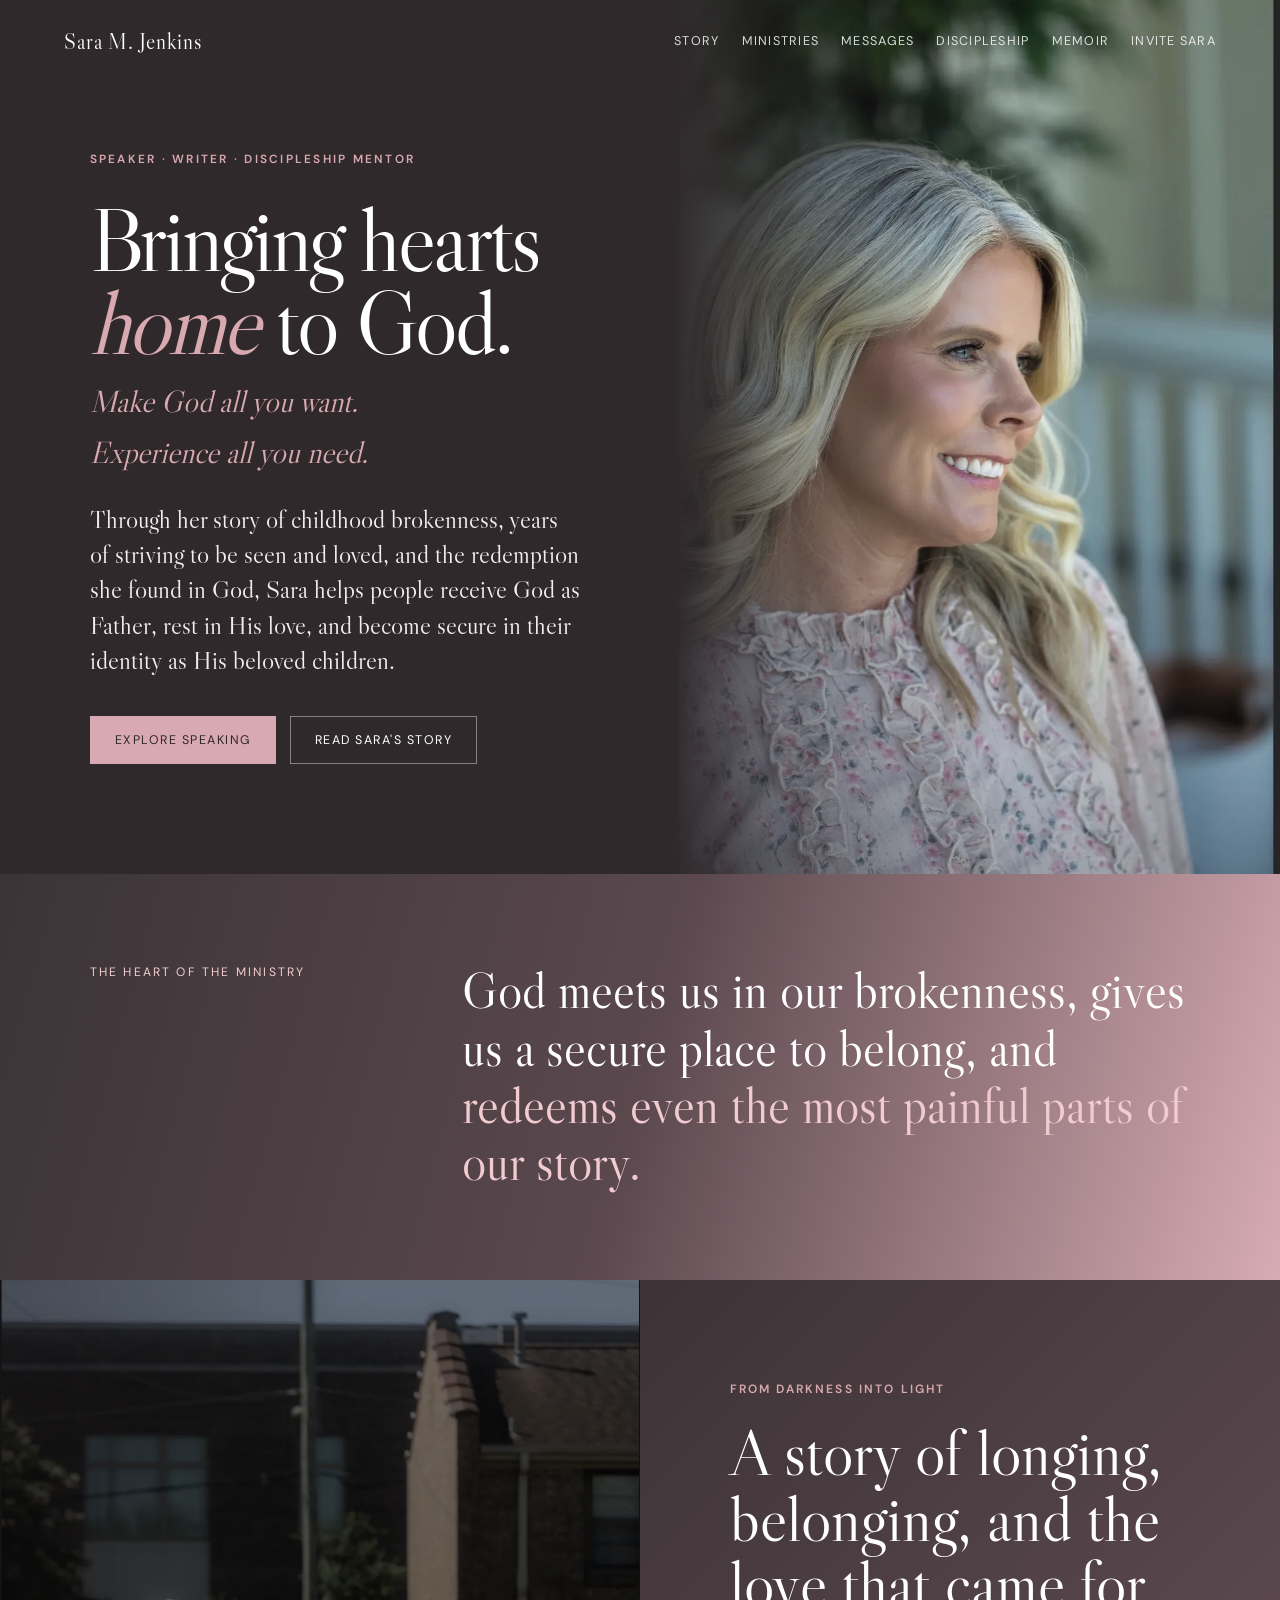
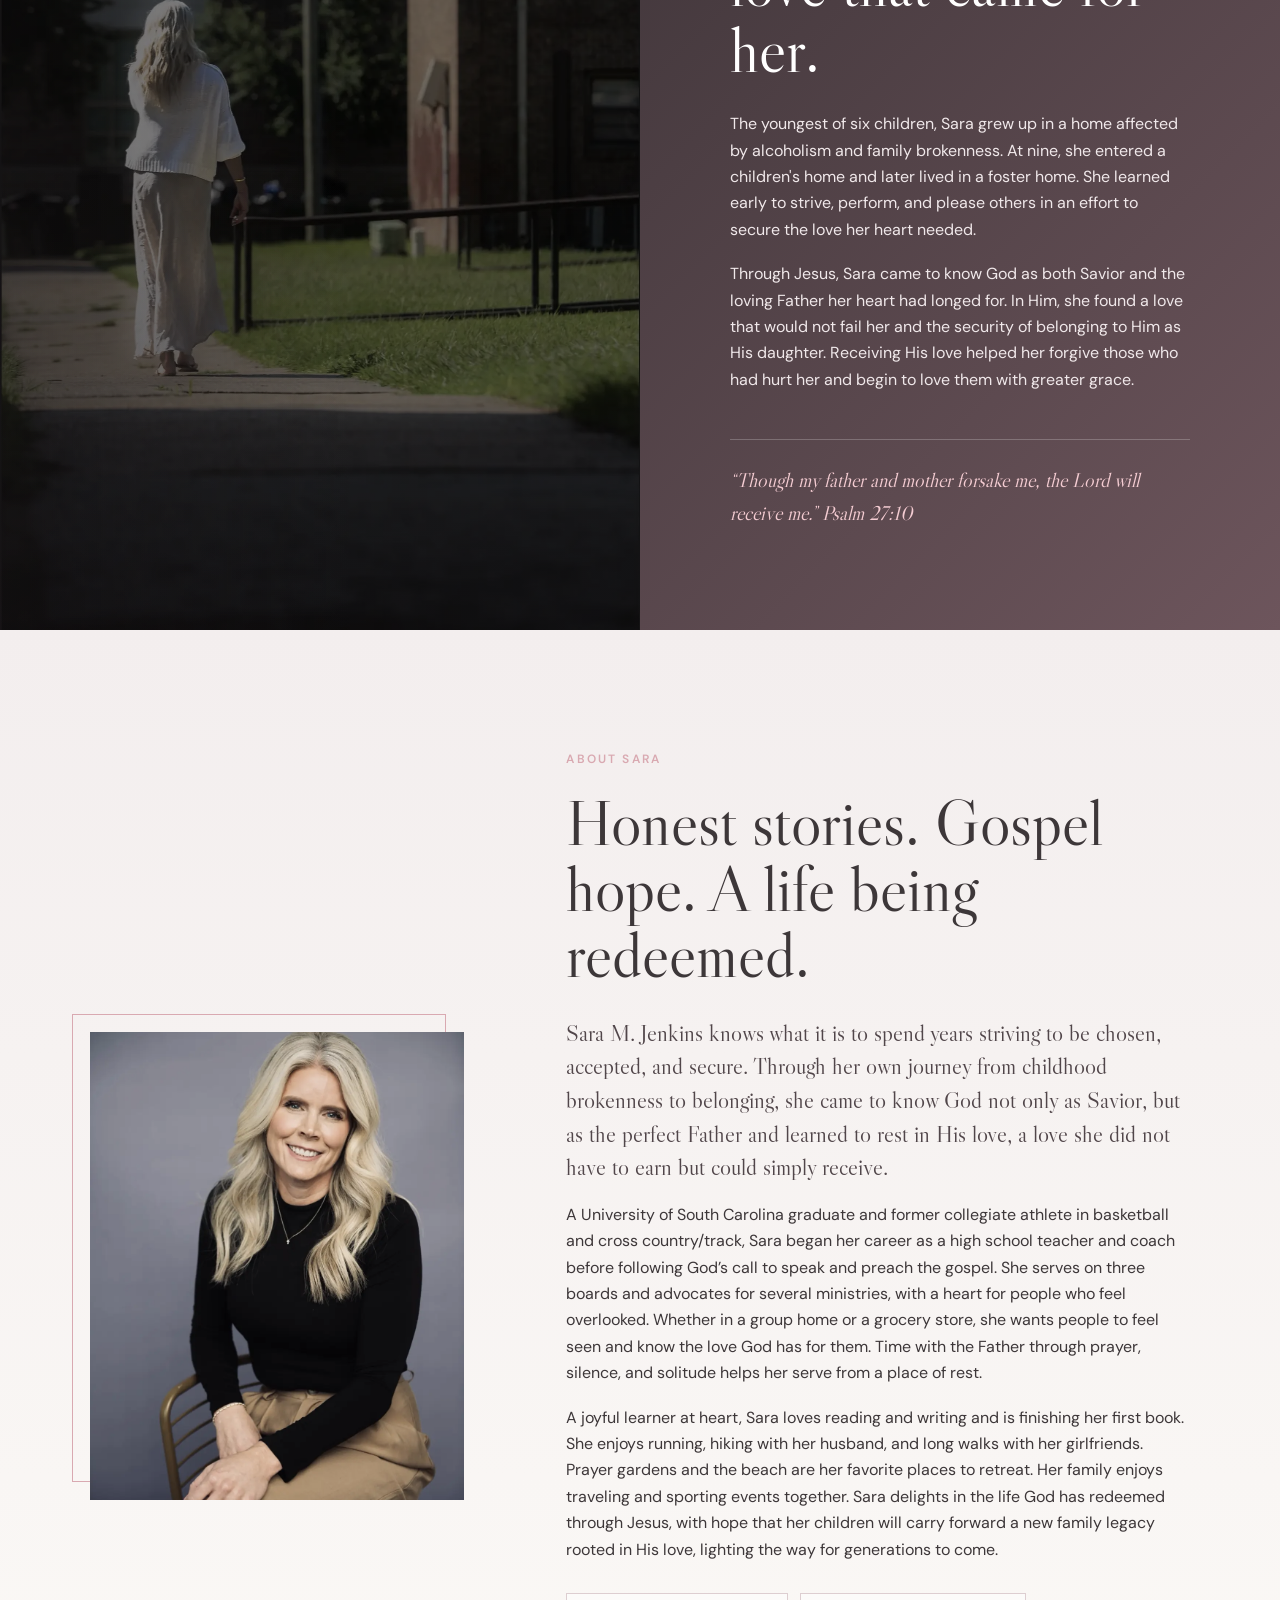
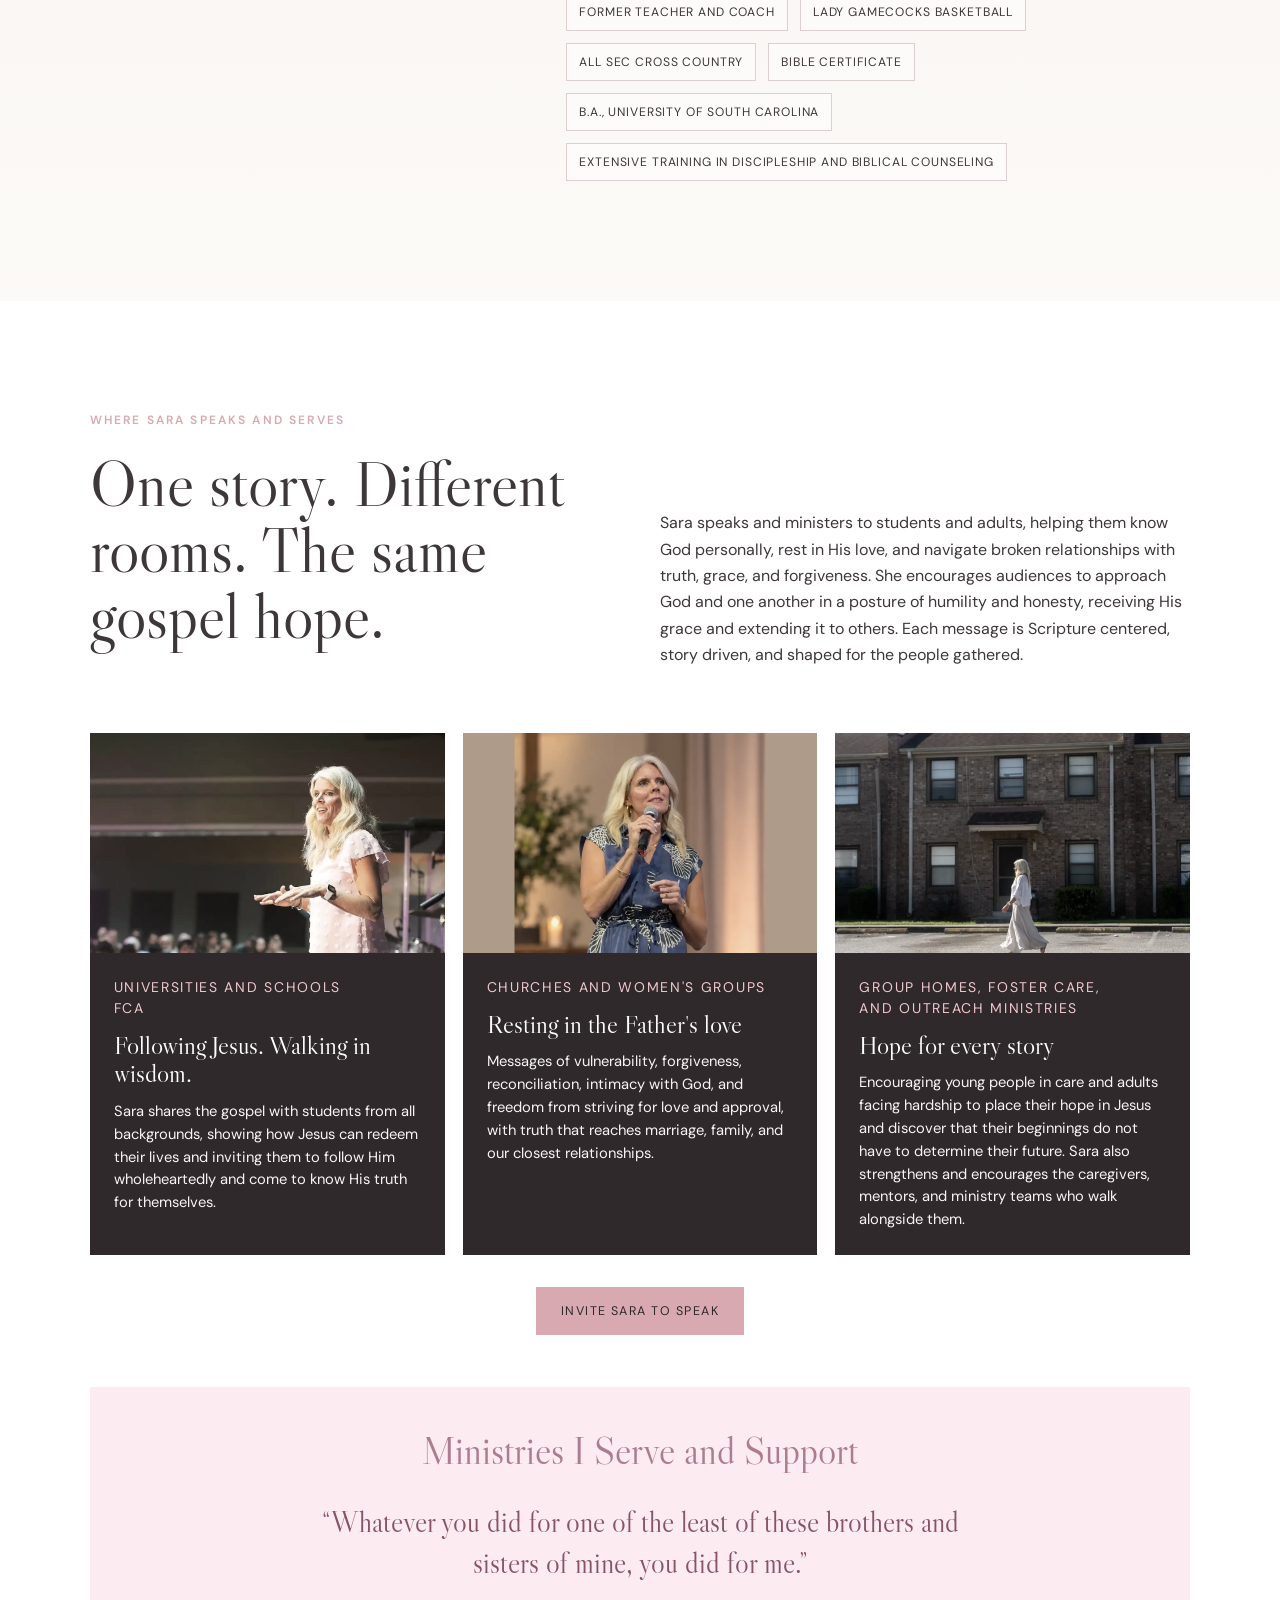
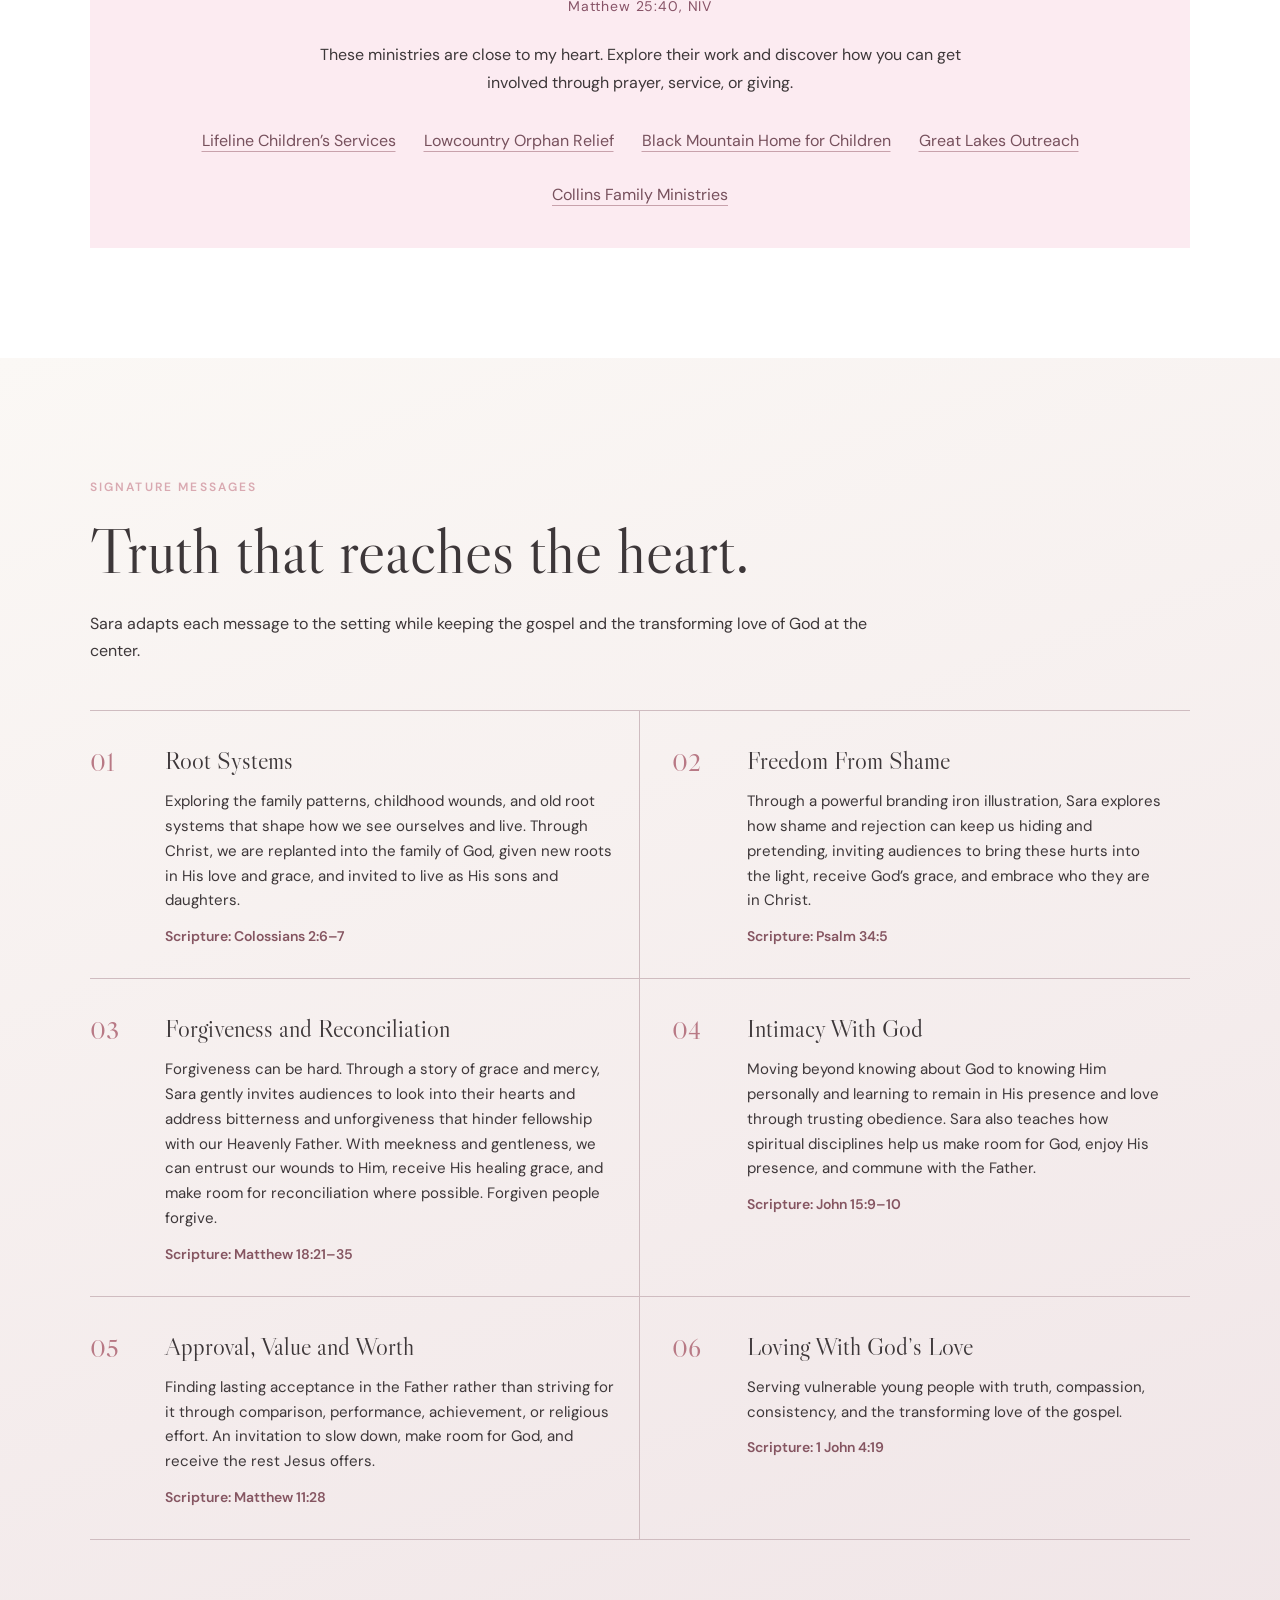
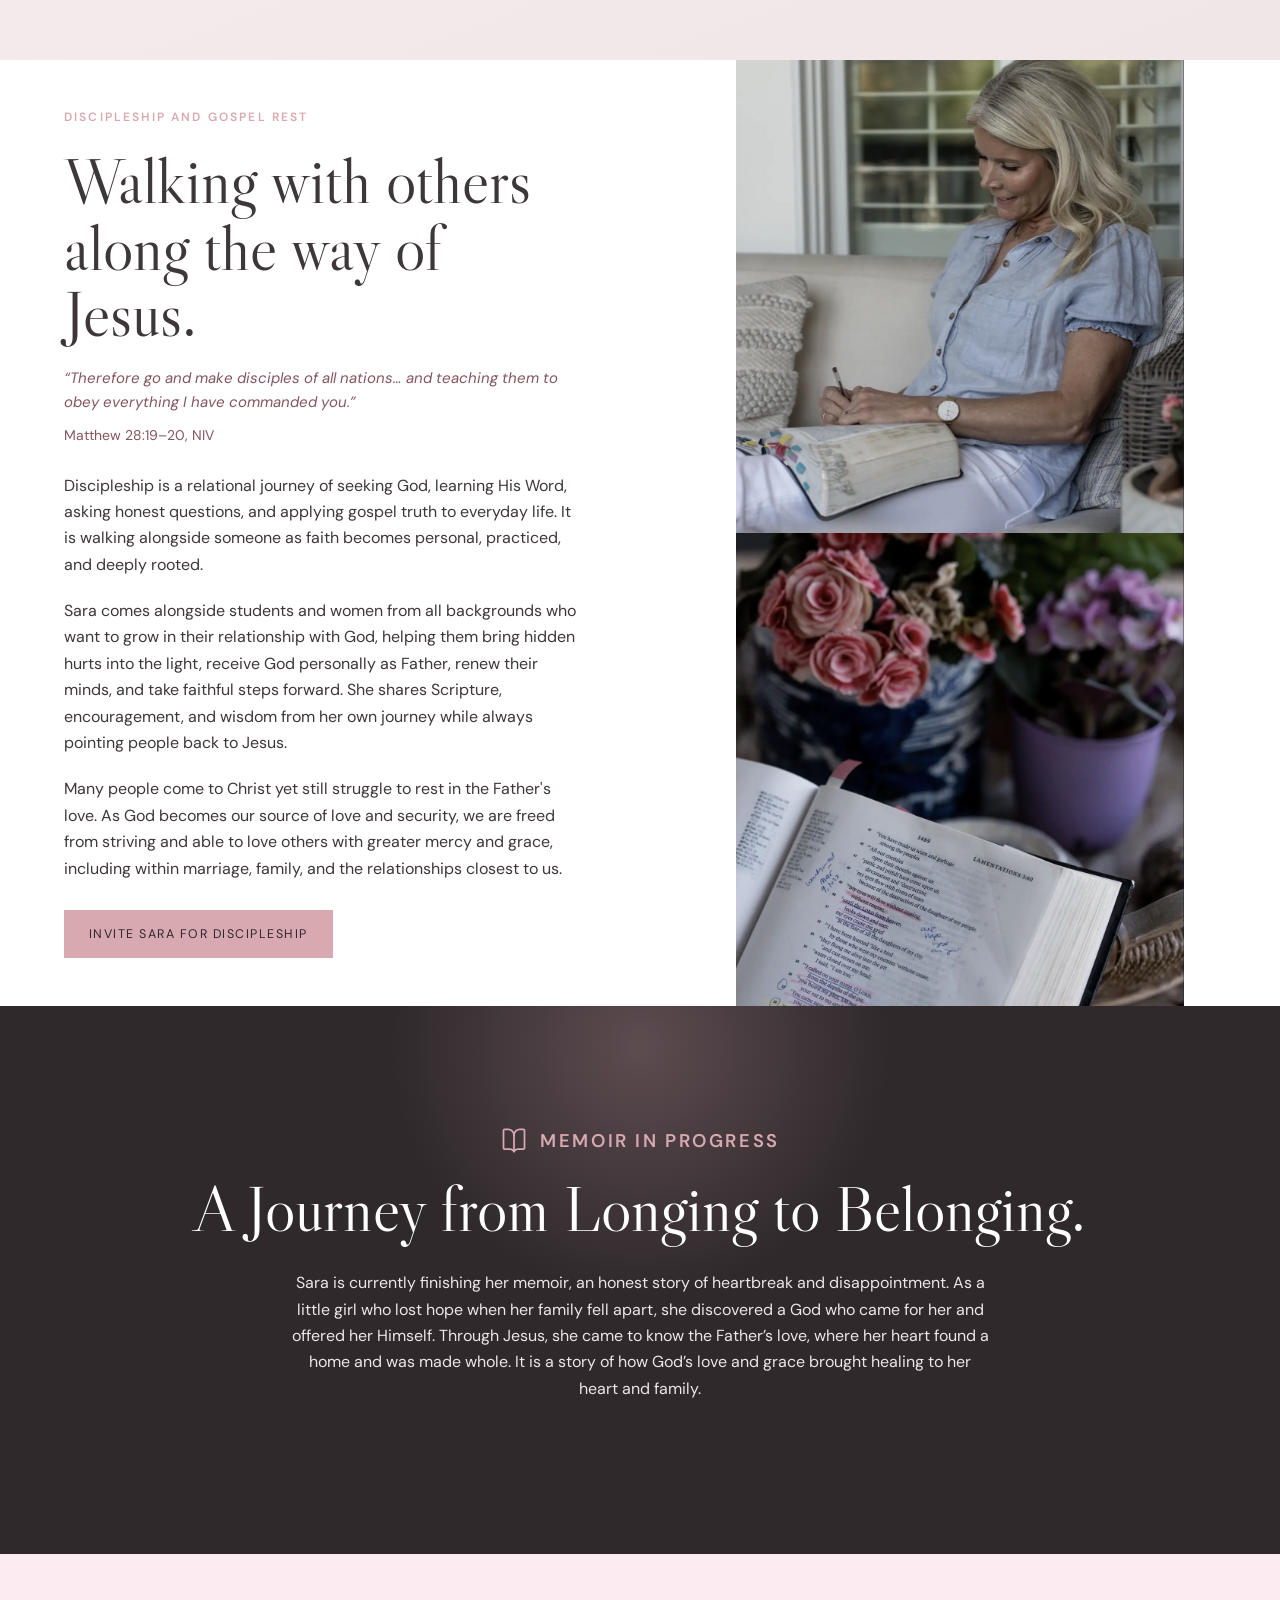
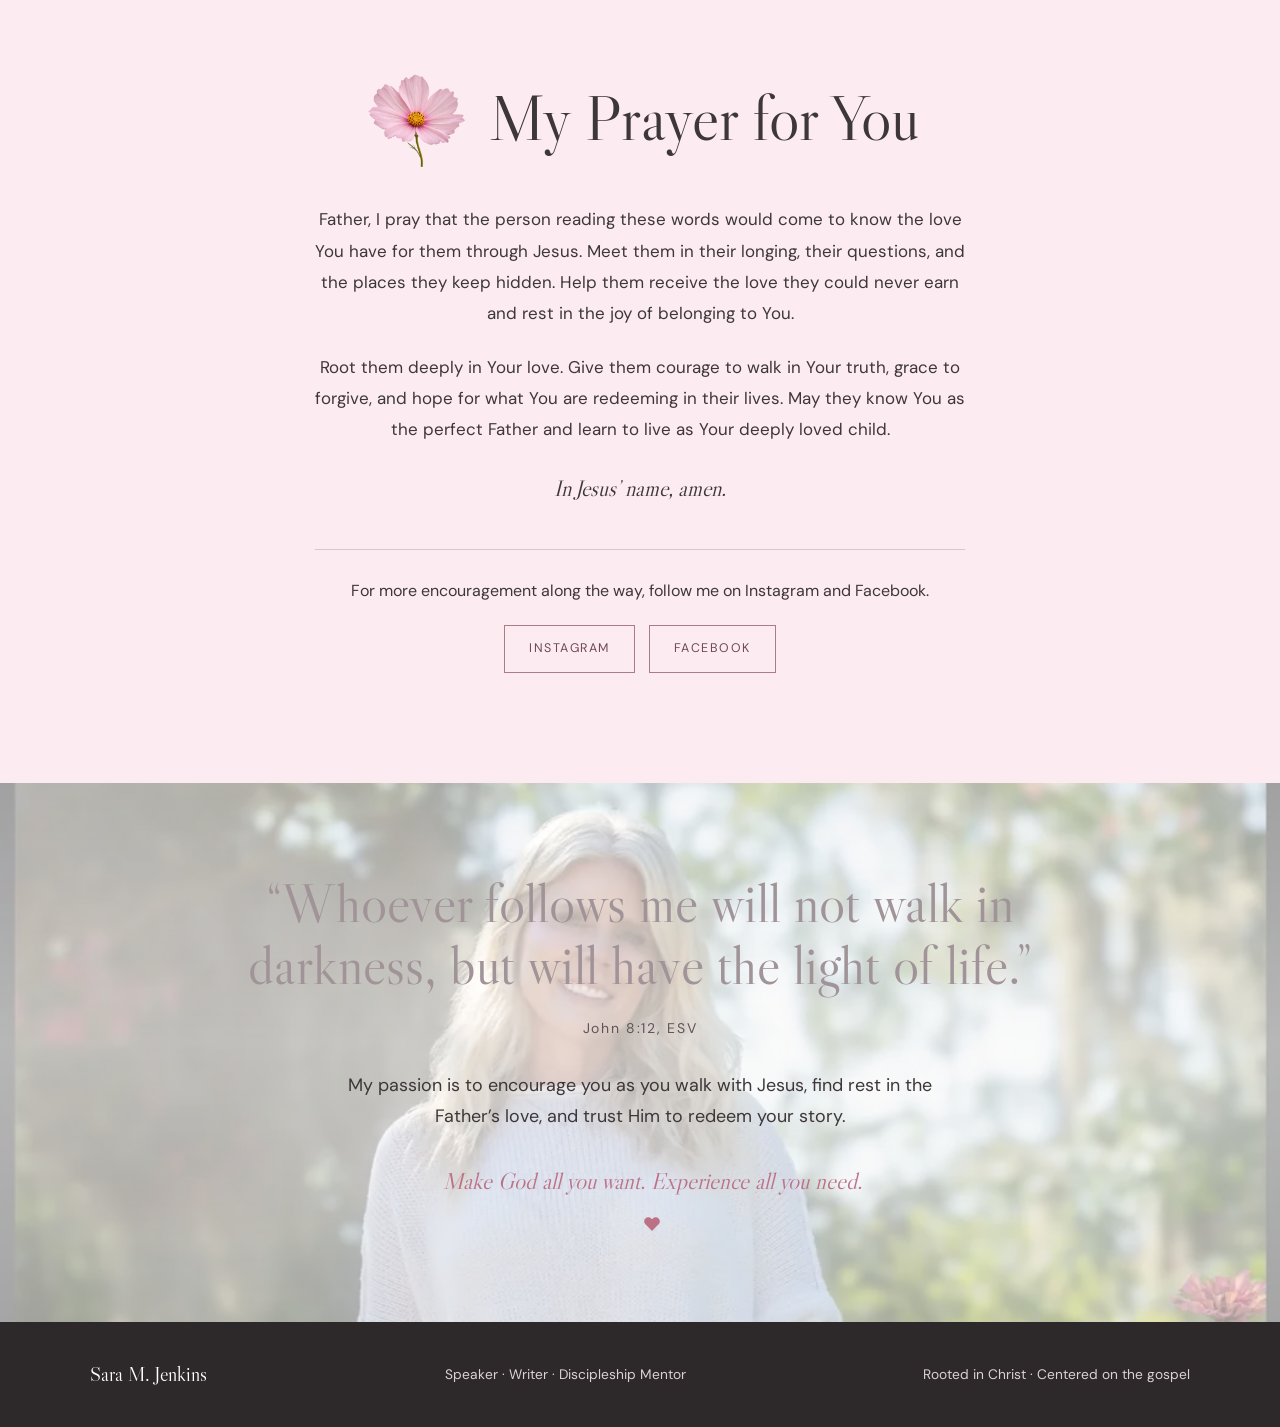
==== index.html @ 583a99f0 "Refine story paragraph about Father's love and forgiveness" ====
<!doctype html>
<html lang="en">
<head>
  <meta charset="utf-8">
  <meta name="viewport" content="width=device-width, initial-scale=1">
  <title>Sara M. Jenkins | Speaker and Discipleship Mentor</title>
  <meta name="description" content="Sara M. Jenkins shares gospel-centered messages of belonging, identity, forgiveness, reconciliation, and rest in the Father's love.">
  <link rel="preconnect" href="https://fonts.googleapis.com">
  <link rel="preconnect" href="https://fonts.gstatic.com" crossorigin>
  <link href="https://fonts.googleapis.com/css2?family=DM+Sans:wght@400;500;600&family=Libre+Caslon+Display&display=swap" rel="stylesheet">
  <link rel="icon" type="image/svg+xml" href="data:image/svg+xml,%3Csvg xmlns='http://www.w3.org/2000/svg' viewBox='0 0 32 32'%3E%3Crect width='32' height='32' rx='16' fill='%233b3437'/%3E%3Cpath d='M16 24s-9-5.5-9-11.2C7 8 13.1 7 16 11c2.9-4 9-3 9 1.8C25 18.5 16 24 16 24Z' fill='%23e7bfc4'/%3E%3C/svg%3E">
  <style>
    :root{--ink:#3d3739;--deep:#2f292c;--rose:#d9a9b1;--rose-deep:#b87985;--blush:#f4e6e8;--mist:#eeebea;--paper:#fcfaf7;--white:#fff;--serif:'Libre Caslon Display',Georgia,serif;--sans:'DM Sans',Arial,sans-serif}
    *{box-sizing:border-box} html{scroll-behavior:smooth} body{margin:0;background:var(--paper);color:var(--ink);font-family:var(--sans);font-size:16px;line-height:1.65} img{display:block;width:100%;height:100%;object-fit:cover} a{color:inherit;text-decoration:none}
    .nav{position:absolute;z-index:20;top:0;left:0;width:100%;display:flex;align-items:center;justify-content:space-between;padding:24px clamp(24px,5vw,76px);color:white}.brand{font-family:var(--serif);font-size:1.35rem;letter-spacing:.04em}.navlinks{display:flex;gap:22px;font-size:.79rem;letter-spacing:.1em;text-transform:uppercase}.navlinks a{opacity:.82}.navlinks a:hover{opacity:1}
    .hero{min-height:760px;position:relative;display:grid;grid-template-columns:1.05fr .95fr;background:var(--deep);overflow:hidden}.hero-copy{position:relative;z-index:2;display:flex;flex-direction:column;justify-content:center;padding:130px clamp(28px,7vw,110px) 90px;color:white}.eyebrow{font-size:.74rem;letter-spacing:.19em;text-transform:uppercase;color:var(--rose);font-weight:600;margin-bottom:28px}.hero h1{font-family:var(--serif);font-weight:400;font-size:clamp(3.6rem,7vw,7.1rem);line-height:.93;letter-spacing:-.035em;margin:0 0 12px}.hero h1 em{color:var(--rose);font-style:italic}.hero-whole{font-family:var(--serif);font-size:clamp(1.35rem,2.4vw,2rem);font-style:italic;color:var(--rose);margin-bottom:24px}.hero p{font-family:var(--serif);font-size:clamp(1.2rem,2vw,1.65rem);line-height:1.38;max-width:620px;color:#f4edef;margin:0 0 38px}.hero-actions{display:flex;gap:14px;flex-wrap:wrap}.button{display:inline-flex;align-items:center;justify-content:center;min-height:48px;padding:0 24px;border:1px solid var(--rose);font-size:.78rem;letter-spacing:.12em;text-transform:uppercase;background:var(--rose);color:var(--deep);transition:.2s}.button.secondary{background:transparent;color:white;border-color:#8b7f83}.button:hover{transform:translateY(-2px)}.hero-image{position:relative;min-height:760px}.hero-image:after{content:'';position:absolute;inset:0;background:linear-gradient(90deg,var(--deep) 0%,rgba(47,41,44,.4) 18%,transparent 55%),linear-gradient(0deg,rgba(47,41,44,.35),transparent 38%)}.hero-image img{filter:saturate(.78) contrast(.96);object-position:center 34%}.hero-note{position:absolute;right:30px;bottom:32px;z-index:3;color:white;font-family:var(--serif);font-style:italic;font-size:1.05rem;max-width:220px;text-align:right}
    .mission{padding:88px clamp(24px,7vw,110px);background:linear-gradient(105deg,#3b3437 0%,#5a484e 50%,#d7abb2 100%);color:white;display:grid;grid-template-columns:.6fr 1.4fr;gap:60px;align-items:start}.mission .label{font-size:.76rem;letter-spacing:.18em;text-transform:uppercase;color:#f0cdd2}.mission blockquote{margin:0;font-family:var(--serif);font-size:clamp(2rem,4vw,4.25rem);line-height:1.12}.mission blockquote span{color:#f2cbd1}
    .story{display:grid;grid-template-columns:1fr 1fr;min-height:760px;background:#433a3d;color:white}.story-image{position:relative;overflow:hidden}.story-image img{filter:brightness(.57) saturate(.68);object-position:center center}.story-image:after{content:'';position:absolute;inset:0;background:linear-gradient(90deg,rgba(25,21,23,.35),transparent 55%),linear-gradient(0deg,rgba(25,21,23,.4),transparent 50%)}.story-copy{padding:100px clamp(32px,7vw,110px);display:flex;flex-direction:column;justify-content:center;background:linear-gradient(135deg,#3c3337,#6d555c)}.section-kicker{font-size:.75rem;letter-spacing:.18em;text-transform:uppercase;color:var(--rose);font-weight:600;margin-bottom:20px}.story h2,.about h2,.messages h2,.pathways h2,.book h2{font-family:var(--serif);font-weight:400;font-size:clamp(2.6rem,5vw,5.25rem);line-height:1.03;margin:0 0 28px}.story p{color:#f0e8ea;max-width:660px;margin:0 0 18px}.verse{margin-top:28px;padding-top:24px;border-top:1px solid rgba(255,255,255,.22);font-family:var(--serif);font-size:1.25rem;font-style:italic;color:#f4ccd2}
    .about{padding:120px clamp(24px,7vw,110px);display:grid;grid-template-columns:.75fr 1.25fr;gap:clamp(42px,8vw,120px);align-items:center;background:linear-gradient(180deg,#f3eeee 0%,var(--paper) 100%)}.about-photo{aspect-ratio:4/5;position:relative}.about-photo:before{content:'';position:absolute;inset:-18px 18px 18px -18px;border:1px solid var(--rose);z-index:0}.about-photo img{position:relative;z-index:1;object-position:center 30%;filter:saturate(.78)}.about p{max-width:720px;margin:0 0 18px}.about .lead{font-family:var(--serif);font-size:1.45rem;line-height:1.45;color:#51464a}.credentials{display:flex;gap:12px;flex-wrap:wrap;margin-top:30px}.credentials span{border:1px solid #ddced1;padding:8px 12px;font-size:.76rem;letter-spacing:.07em;text-transform:uppercase;background:#fff8}
    .pathways{padding:110px clamp(24px,7vw,110px);background:white}.speaking-invite{display:flex;justify-content:center;margin-top:32px}.pathways-head{display:grid;grid-template-columns:1fr 1fr;gap:40px;align-items:end;margin-bottom:56px}.pathways-head p{max-width:610px;margin:0 0 8px}.cards{display:grid;grid-template-columns:repeat(3,1fr);gap:18px}.card{min-height:360px;padding:36px 30px;display:flex;flex-direction:column;justify-content:flex-end;position:relative;overflow:hidden;color:white;background:var(--deep)}.card:before{content:'';position:absolute;inset:0;background:linear-gradient(0deg,rgba(35,28,31,.9),rgba(35,28,31,.06));z-index:1}.card img{position:absolute;inset:0;transition:transform .5s;filter:saturate(.75)}.card:hover img{transform:scale(1.035)}.card-content{position:relative;z-index:2}.card small{letter-spacing:.15em;text-transform:uppercase;color:#f0c7cd}.card h3{font-family:var(--serif);font-size:2.1rem;font-weight:400;line-height:1.05;margin:12px 0}.card p{font-size:.92rem;line-height:1.55;margin:0;color:#f8f4f5}.photo-card{padding:0;justify-content:flex-start}.photo-card:before{display:none}.photo-card img{position:relative;height:220px;flex:none;object-position:65% 25%}.photo-card .card-content{padding:24px;background:var(--deep);flex:1}.photo-card small{display:block;font-size:.875rem;line-height:1.5;letter-spacing:.12em}.photo-card h3{font-size:1.6rem;line-height:1.12;margin:12px 0}.photo-card p{font-size:.92rem}.church-card img{object-fit:contain;object-position:center;background:#b59a83;transform:scale(1.14);transform-origin:center top}.church-card:hover img{transform:scale(1.14)}
    .messages{padding:120px clamp(24px,7vw,110px);background:linear-gradient(160deg,#fbf8f5 0%,#f0e5e7 100%)}.messages-head{max-width:820px;margin-bottom:46px}.messages-grid{display:grid;grid-template-columns:repeat(2,1fr);border-top:1px solid #cfbcc0}.message{padding:30px 24px 30px 0;border-bottom:1px solid #cfbcc0;display:grid;grid-template-columns:60px 1fr;gap:15px}.message:nth-child(odd){border-right:1px solid #cfbcc0}.message:nth-child(even){padding-left:32px}.number{font-family:var(--serif);font-size:1.6rem;color:var(--rose-deep)}.message h3{font-family:var(--serif);font-size:1.55rem;font-weight:400;margin:0 0 7px}.message p{margin:0;font-size:.94rem}.message .scripture{margin-top:12px;font-size:.875rem;font-weight:600;color:#855561}
    .rest{display:grid;grid-template-columns:1fr 1fr;background:#fff}.rest-copy{padding:48px clamp(28px,5vw,72px);display:flex;flex-direction:column;justify-content:flex-start}.rest-copy h2{font-family:var(--serif);font-weight:400;font-size:clamp(2.8rem,5vw,5rem);line-height:1.04;margin:0 0 26px}.rest-copy p{max-width:650px;margin:0 0 20px}.rest-copy .button{align-self:flex-start;margin-top:8px}.rest-photos{display:grid;grid-template-columns:1fr;grid-template-rows:repeat(2,minmax(0,1fr));align-self:stretch;min-height:0;overflow:hidden;padding:0;gap:0;container-type:size}.rest-photo{position:relative;margin:0;min-height:0;overflow:hidden;width:min(100%,47.3cqh);justify-self:center}.rest-photos img{position:absolute;inset:0;width:100%;height:100%;object-fit:cover;border:0;border-radius:0;transform:scale(1.025)}.rest-photo:first-child img{filter:saturate(.7);object-position:center 25%}.rest-photo:last-child img{filter:saturate(.75);object-position:center center}
    .book{padding:120px clamp(24px,7vw,110px);background:var(--deep);color:white;text-align:center;position:relative;overflow:hidden}.book:before{content:'';position:absolute;width:520px;height:520px;border-radius:50%;background:radial-gradient(circle,rgba(218,169,178,.27),transparent 68%);top:-220px;left:50%;transform:translateX(-50%)}.book .memoir-kicker{display:flex;align-items:center;justify-content:center;gap:12px;font-size:clamp(1rem,1.5vw,1.15rem);letter-spacing:.14em}.memoir-icon{flex:none}.book-inner{position:relative;max-width:900px;margin:auto}.book p{max-width:700px;margin:0 auto 32px;color:#eee5e7}.book .title{font-family:var(--serif);font-size:clamp(2.5rem,6vw,5.8rem);line-height:1;margin:16px 0 14px;color:#f0c5cc}.book .subtitle{font-family:var(--serif);font-style:italic;font-size:1.45rem;color:white}
    .contact{padding:110px clamp(24px,7vw,110px);background:#f3e8ea;text-align:center}.contact-inner{max-width:820px;margin:auto}.contact h2{font-family:var(--serif);font-weight:400;font-size:clamp(2.8rem,5vw,5rem);line-height:1.04;margin:0 0 24px}.contact p{max-width:670px;margin:0 auto 30px}.contact-actions{display:flex;justify-content:center;gap:14px;flex-wrap:wrap}.contact .button.secondary{color:var(--deep);border-color:#b98f97}.contact-email{display:inline-block;margin-top:26px;color:#8e5e68;border-bottom:1px solid #caa8ae}
    .closing{padding:130px 24px;background:linear-gradient(rgba(255,255,255,.58),rgba(255,255,255,.68) 48%,rgba(255,255,255,.60)),url('assets/garden.webp') center calc(24px - 22vw)/cover;text-align:center;min-height:clamp(520px,42vw,800px)}.closing h2{font-family:var(--serif);font-size:clamp(3rem,7vw,6.5rem);line-height:.98;font-weight:400;margin:0 auto 24px;max-width:980px;color:#74676d}.closing p{font-size:1.12rem;max-width:640px;margin:0 auto 34px}.closing .tagline{font-family:var(--serif);font-style:italic;font-size:1.45rem;color:#bc7187;margin-top:40px}
    footer{background:#2d282a;color:#ddd1d4;padding:36px clamp(24px,7vw,110px);display:flex;justify-content:space-between;gap:20px;align-items:center;font-size:.86rem}.footer-brand{font-family:var(--serif);font-size:1.25rem;color:white}
    @media(max-width:900px){.closing{background-position:center 20%}.navlinks{display:none}.hero{grid-template-columns:1fr}.hero-copy{min-height:670px;padding-top:120px}.hero-image{min-height:480px}.mission,.story,.about,.rest{grid-template-columns:1fr}.mission{gap:22px}.story-image{min-height:520px}.about-photo{max-width:520px}.pathways-head{grid-template-columns:1fr}.cards{grid-template-columns:1fr}.card{min-height:420px}.rest-photos{min-height:840px}.messages-grid{grid-template-columns:1fr}.message:nth-child(odd){border-right:0}.message:nth-child(even){padding-left:0}.rest-photos{grid-template-columns:1fr}.hero-note{display:none}}
    @media(max-width:560px){.hero-copy{min-height:610px}.hero h1{font-size:3.35rem}.story-copy,.about,.pathways,.messages,.rest-copy,.book{padding-top:78px;padding-bottom:78px}.rest-photos{grid-template-columns:1fr;min-height:auto}.rest-copy{padding-top:40px;padding-bottom:40px}.rest-photos{padding:0;min-height:840px}.rest-photo{height:auto}.mission{padding-top:68px;padding-bottom:68px}.about-photo:before{inset:-10px 10px 10px -10px}.message{grid-template-columns:42px 1fr;padding-right:0}.closing{padding-top:96px;padding-bottom:96px}footer{flex-direction:column;align-items:flex-start}}
    .prayer{background:#fcebf1}.prayer .contact-inner{max-width:760px}.prayer-heading{display:flex;align-items:center;justify-content:center;gap:20px;margin-bottom:32px}.prayer .prayer-heading h2{margin:0;font-size:clamp(2.65rem,5vw,4.5rem)}.prayer-flower{width:108px;height:108px;flex:none;object-fit:contain}.prayer-copy{max-width:650px;margin:auto}.prayer .prayer-copy p{font-size:1.06rem;line-height:1.85;margin-bottom:22px}.prayer .prayer-copy .prayer-amen{font-family:var(--serif);font-style:italic;font-size:1.4rem;margin-bottom:0}.prayer-social{max-width:650px;margin:40px auto 0;padding-top:28px;border-top:1px solid #dcc4ca}.prayer .prayer-social p{font-size:1rem;margin-bottom:20px}.prayer .button.secondary{border-color:#aa7c86;color:#704a55}.prayer .button.secondary:hover{background:#ead1d8}.closing{padding-top:clamp(80px,7vw,110px);padding-bottom:clamp(80px,7vw,110px)}.closing-verse{margin:0 auto 30px;max-width:820px}.closing .closing-verse p{font-family:var(--serif);font-size:clamp(2.15rem,4.3vw,4.25rem);line-height:1.13;font-weight:400;max-width:none;margin:0 0 20px;color:#a09499}.closing-verse cite{display:block;font-family:var(--sans);font-style:normal;font-size:.875rem;letter-spacing:.12em;color:#61535a}.closing .closing-personal{max-width:620px;line-height:1.75;margin-bottom:0}.closing .tagline{margin-top:30px}@media(max-width:560px){.prayer-heading{gap:12px}.prayer-flower{width:70px;height:70px}.prayer .prayer-heading h2{font-size:2.65rem}.prayer{padding-top:76px;padding-bottom:76px}.prayer .prayer-copy p{font-size:1rem;line-height:1.8}.closing .closing-verse p{font-size:2.2rem}.closing .closing-personal{font-size:1rem}}
    .ministry-links{margin-top:52px;padding-top:32px;border-top:1px solid #d9ccd0;text-align:center}.ministry-links h3{font-family:var(--serif);font-size:clamp(1.8rem,3vw,2.4rem);font-weight:400;margin:0 0 20px}.ministry-links-list{display:flex;justify-content:center;flex-wrap:wrap;gap:12px 28px;list-style:none;padding:0;margin:0}.ministry-links-list a{display:inline-block;padding:9px 0;font-size:1rem;line-height:1.5;color:#77515d;text-decoration:underline;text-decoration-color:#c8a2ac;text-underline-offset:5px;transition:color .2s}.ministry-links-list a:hover{color:var(--deep);text-decoration-color:var(--deep)}.ministry-links-list a:focus-visible{outline:2px solid #77515d;outline-offset:6px}@media(max-width:560px){.ministry-links-list{flex-direction:column;gap:5px}.ministry-links{margin-top:40px}}
    .ministry-scripture{max-width:670px;margin:0 auto 22px}.ministry-scripture p{font-family:var(--serif);font-size:clamp(1.4rem,2.4vw,1.8rem);line-height:1.4;color:#77515d;margin:0 0 10px}.ministry-scripture cite{font-style:normal;font-size:.875rem;letter-spacing:.06em;color:#77515d}.ministry-invitation{max-width:670px;font-size:1rem;line-height:1.7;margin:0 auto 24px}
    .rest-copy .discipleship-scripture{margin:-8px 0 24px;max-width:650px;color:#855561}.rest-copy .discipleship-scripture p{font-size:.9375rem;line-height:1.65;font-style:italic;margin:0 0 7px}.discipleship-scripture cite{font-style:normal;font-size:.875rem}.ministry-links{background:#fcebf1;border-top:0;padding:32px clamp(20px,3vw,36px)}.ministry-links h3{color:#ac7d91}.ministry-scripture p,.ministry-scripture cite{color:#875367}
    .closing .tagline{transform:translateX(12px)}.tagline-heart{display:block;width:18px;height:18px;margin:14px auto 0;fill:currentColor;stroke:none}@media(max-width:560px){.closing .tagline{transform:translateX(8px)}}
  </style>
</head>
<body>
  <header class="nav"><a class="brand" href="#top">Sara M. Jenkins</a><nav class="navlinks" aria-label="Primary"><a href="#story">Story</a><a href="#ministries">Ministries</a><a href="#messages">Messages</a><a href="#discipleship">Discipleship</a><a href="#memoir">Memoir</a><a href="#ministries">Invite Sara</a></nav></header>
  <main id="top">
    <section class="hero">
      <div class="hero-copy"><div class="eyebrow">Speaker · Writer · Discipleship Mentor</div><h1>Bringing hearts <em>home</em> to God.</h1><div class="hero-whole">Make God all you want.<br>Experience all you need.</div><p>Through her story of childhood brokenness, years of striving to be seen and loved, and the redemption she found in God, Sara helps people receive God as Father, rest in His love, and become secure in their identity as His beloved children.</p><div class="hero-actions"><a class="button" href="#ministries">Explore speaking</a><a class="button secondary" href="#story">Read Sara's story</a></div></div>
      <div class="hero-image"><img src="assets/sara-profile.webp" alt="Sara M. Jenkins smiling in soft natural light"></div>
    </section>
    <section class="mission"><div class="label">The heart of the ministry</div><blockquote>God meets us in our brokenness, gives us a secure place to belong, and <span>redeems even the most painful parts of our story.</span></blockquote></section>
    <section class="story" id="story"><div class="story-image"><img src="assets/story-neighborhood.webp" alt="Sara walking through the neighborhood where her story began"></div><div class="story-copy"><div class="section-kicker">From darkness into light</div><h2>A story of longing, belonging, and the love that came for her.</h2><p>The youngest of six children, Sara grew up in a home affected by alcoholism and family brokenness. At nine, she entered a children's home and later lived in a foster home. She learned early to strive, perform, and please others in an effort to secure the love her heart needed.</p><p>Through Jesus, Sara came to know God as both Savior and the loving Father her heart had longed for. In Him, she found a love that would not fail her and the security of belonging to Him as His daughter. Receiving His love helped her forgive those who had hurt her and begin to love them with greater grace.</p><div class="verse">“Though my father and mother forsake me, the Lord will receive me.” <span>Psalm 27:10</span></div></div></section>
    <section class="about"><div class="about-photo"><img src="assets/sara-about.webp" alt="Portrait of Sara M. Jenkins"></div><div><div class="section-kicker">About Sara</div><h2>Honest stories. Gospel hope. A life being redeemed.</h2><p class="lead">Sara M. Jenkins knows what it is to spend years striving to be chosen, accepted, and secure. Through her own journey from childhood brokenness to belonging, she came to know God not only as Savior, but as the perfect Father and learned to rest in His love, a love she did not have to earn but could simply receive.</p><p>A University of South Carolina graduate and former collegiate athlete in basketball and cross country/track, Sara began her career as a high school teacher and coach before following God’s call to speak and preach the gospel. She serves on three boards and advocates for several ministries, with a heart for people who feel overlooked. Whether in a group home or a grocery store, she wants people to feel seen and know the love God has for them. Time with the Father through prayer, silence, and solitude helps her serve from a place of rest.</p><p>A joyful learner at heart, Sara loves reading and writing and is finishing her first book. She enjoys running, hiking with her husband, and long walks with her girlfriends. Prayer gardens and the beach are her favorite places to retreat. Her family enjoys traveling and sporting events together. Sara delights in the life God has redeemed through Jesus, with hope that her children will carry forward a new family legacy rooted in His love, lighting the way for generations to come.</p><div class="credentials"><span>Former teacher and coach</span><span>Lady Gamecocks basketball</span><span>All SEC cross country</span><span>Bible certificate</span><span>B.A., University of South Carolina</span><span>Extensive training in discipleship and biblical counseling</span></div></div></section>
    <section class="pathways" id="ministries"><div class="pathways-head"><div><div class="section-kicker">Where Sara Speaks and Serves</div><h2>One story. Different rooms. The same gospel hope.</h2></div><p>Sara speaks and ministers to students and adults, helping them know God personally, rest in His love, and navigate broken relationships with truth, grace, and forgiveness. She encourages audiences to approach God and one another in a posture of humility and honesty, receiving His grace and extending it to others. Each message is Scripture centered, story driven, and shaped for the people gathered.</p></div><div class="cards">
      <article class="card photo-card"><img src="assets/sara-speaking.webp" alt="Sara speaking on stage in a pink shirt"><div class="card-content"><small>Universities and Schools<br>FCA</small><h3>Following Jesus. Walking in wisdom.</h3><p>Sara shares the gospel with students from all backgrounds, showing how Jesus can redeem their lives and inviting them to follow Him wholeheartedly and come to know His truth for themselves.</p></div></article>
      <article class="card photo-card church-card"><img src="assets/sara-ministry-enhanced.webp" alt="Sara speaking at a ministry gathering"><div class="card-content"><small>Churches and women's groups</small><h3>Resting in the Father's love</h3><p>Messages of vulnerability, forgiveness, reconciliation, intimacy with God, and freedom from striving for love and approval, with truth that reaches marriage, family, and our closest relationships.</p></div></article>
      <article class="card photo-card"><img src="assets/neighborhood.webp" alt="Sara walking through a neighborhood connected to her childhood"><div class="card-content"><small>Group Homes, Foster Care,<br>and Outreach Ministries</small><h3>Hope for every story</h3><p>Encouraging young people in care and adults facing hardship to place their hope in Jesus and discover that their beginnings do not have to determine their future. Sara also strengthens and encourages the caregivers, mentors, and ministry teams who walk alongside them.</p></div></article>
    </div><div class="speaking-invite"><a class="button" href="mailto:saramariejenks@gmail.com?subject=Speaking%20Invitation%20for%20Sara">Invite Sara to Speak</a></div><div class="ministry-links" aria-labelledby="ministry-links-heading"><h3 id="ministry-links-heading">Ministries I Serve and Support</h3><blockquote class="ministry-scripture"><p>“Whatever you did for one of the least of these brothers and sisters of mine, you did for me.”</p><cite>Matthew 25:40, NIV</cite></blockquote><p class="ministry-invitation">These ministries are close to my heart. Explore their work and discover how you can get involved through prayer, service, or giving.</p><ul class="ministry-links-list"><li><a href="https://lifelinechild.org/" target="_blank" rel="noopener noreferrer">Lifeline Children’s Services</a></li><li><a href="https://www.lowcountryorphanrelief.org/" target="_blank" rel="noopener noreferrer">Lowcountry Orphan Relief</a></li><li><a href="https://www.blackmountainhome.org/" target="_blank" rel="noopener noreferrer">Black Mountain Home for Children</a></li><li><a href="https://www.greatlakesoutreach.org/" target="_blank" rel="noopener noreferrer">Great Lakes Outreach</a></li><li><a href="https://collinsfamilyministries.org/" target="_blank" rel="noopener noreferrer">Collins Family Ministries</a></li></ul></div></section>
    <section class="messages" id="messages"><div class="messages-head"><div class="section-kicker">Signature messages</div><h2>Truth that reaches the heart.</h2><p>Sara adapts each message to the setting while keeping the gospel and the transforming love of God at the center.</p></div><div class="messages-grid">
      <div class="message"><div class="number">01</div><div><h3>Root Systems</h3><p>Exploring the family patterns, childhood wounds, and old root systems that shape how we see ourselves and live. Through Christ, we are replanted into the family of God, given new roots in His love and grace, and invited to live as His sons and daughters.</p><p class="scripture">Scripture: Colossians 2:6–7</p></div></div>
      <div class="message"><div class="number">02</div><div><h3>Freedom From Shame</h3><p>Through a powerful branding iron illustration, Sara explores how shame and rejection can keep us hiding and pretending, inviting audiences to bring these hurts into the light, receive God’s grace, and embrace who they are in Christ.</p><p class="scripture">Scripture: Psalm 34:5</p></div></div>
      <div class="message"><div class="number">03</div><div><h3>Forgiveness and Reconciliation</h3><p>Forgiveness can be hard. Through a story of grace and mercy, Sara gently invites audiences to look into their hearts and address bitterness and unforgiveness that hinder fellowship with our Heavenly Father. With meekness and gentleness, we can entrust our wounds to Him, receive His healing grace, and make room for reconciliation where possible. Forgiven people forgive.</p><p class="scripture">Scripture: Matthew 18:21–35</p></div></div>
      <div class="message"><div class="number">04</div><div><h3>Intimacy With God</h3><p>Moving beyond knowing about God to knowing Him personally and learning to remain in His presence and love through trusting obedience. Sara also teaches how spiritual disciplines help us make room for God, enjoy His presence, and commune with the Father.</p><p class="scripture">Scripture: John 15:9–10</p></div></div>
      <div class="message"><div class="number">05</div><div><h3>Approval, Value and Worth</h3><p>Finding lasting acceptance in the Father rather than striving for it through comparison, performance, achievement, or religious effort. An invitation to slow down, make room for God, and receive the rest Jesus offers.</p><p class="scripture">Scripture: Matthew 11:28</p></div></div>
      <div class="message"><div class="number">06</div><div><h3>Loving With God’s Love</h3><p>Serving vulnerable young people with truth, compassion, consistency, and the transforming love of the gospel.</p><p class="scripture">Scripture: 1 John 4:19</p></div></div>
    </div></section>
    <section class="rest" id="discipleship"><div class="rest-copy"><div class="section-kicker">Discipleship and gospel rest</div><h2>Walking with others along the way of Jesus.</h2><blockquote class="discipleship-scripture"><p>“Therefore go and make disciples of all nations… and teaching them to obey everything I have commanded you.”</p><cite>Matthew 28:19–20, NIV</cite></blockquote><p>Discipleship is a relational journey of seeking God, learning His Word, asking honest questions, and applying gospel truth to everyday life. It is walking alongside someone as faith becomes personal, practiced, and deeply rooted.</p><p>Sara comes alongside students and women from all backgrounds who want to grow in their relationship with God, helping them bring hidden hurts into the light, receive God personally as Father, renew their minds, and take faithful steps forward. She shares Scripture, encouragement, and wisdom from her own journey while always pointing people back to Jesus.</p><p>Many people come to Christ yet still struggle to rest in the Father's love. As God becomes our source of love and security, we are freed from striving and able to love others with greater mercy and grace, including within marriage, family, and the relationships closest to us.</p><a class="button" href="mailto:saramariejenks@gmail.com?subject=Discipleship%20with%20Sara">Invite Sara for discipleship</a></div><div class="rest-photos"><figure class="rest-photo"><img src="assets/quiet-time.webp" alt="Sara reading Scripture in a quiet moment"></figure><figure class="rest-photo"><img src="assets/bible.webp" alt="An open Bible with handwritten notes and flowers"></figure></div></section>
    <section class="book" id="memoir"><div class="book-inner"><div class="section-kicker memoir-kicker"><svg class="memoir-icon" xmlns="http://www.w3.org/2000/svg" width="28" height="28" viewBox="0 0 24 24" fill="none" stroke="currentColor" stroke-width="1.5" stroke-linecap="round" stroke-linejoin="round" aria-hidden="true"><path d="M12 7v14"/><path d="M3 18V3a1 1 0 0 1 1-1h3a5 5 0 0 1 5 5 5 5 0 0 1 5-5h3a1 1 0 0 1 1 1v15a1 1 0 0 1-1 1h-4a4 4 0 0 0-4 2 4 4 0 0 0-4-2H4a1 1 0 0 1-1-1Z"/></svg><span>Memoir in progress</span></div><h2>A Journey from Longing to Belonging.</h2><p>Sara is currently finishing her memoir, an honest story of heartbreak and disappointment. As a little girl who lost hope when her family fell apart, she discovered a God who came for her and offered her Himself. Through Jesus, she came to know the Father’s love, where her heart found a home and was made whole. It is a story of how God’s love and grace brought healing to her heart and family.</p></div></section>
    <section class="contact prayer" id="contact"><div class="contact-inner"><div class="prayer-heading"><img class="prayer-flower" src="[data-uri]" alt="" width="108" height="108" loading="lazy"><h2>My Prayer for You</h2></div><div class="prayer-copy"><p>Father, I pray that the person reading these words would come to know the love You have for them through Jesus. Meet them in their longing, their questions, and the places they keep hidden. Help them receive the love they could never earn and rest in the joy of belonging to You.</p><p>Root them deeply in Your love. Give them courage to walk in Your truth, grace to forgive, and hope for what You are redeeming in their lives. May they know You as the perfect Father and learn to live as Your deeply loved child.</p><p class="prayer-amen">In Jesus’ name, amen.</p></div><div class="prayer-social"><p>For more encouragement along the way, follow me on Instagram and Facebook.</p><div class="contact-actions"><a class="button secondary" href="https://www.instagram.com/saramjenkins7/" target="_blank" rel="noopener noreferrer" aria-label="Follow Sara on Instagram">Instagram</a><a class="button secondary" href="https://www.facebook.com/share/1LiRqxjws6/?mibextid=wwXIfr" target="_blank" rel="noopener noreferrer" aria-label="Follow Sara on Facebook">Facebook</a></div></div></div></section>
    <section class="closing"><blockquote class="closing-verse"><p>“Whoever follows me will not walk in darkness, but will have the light of life.”</p><cite>John 8:12, ESV</cite></blockquote><p class="closing-personal">My passion is to encourage you as you walk with Jesus, find rest in the Father’s love, and trust Him to redeem your story.</p><div class="tagline">Make God all you want. Experience all you need.<svg class="tagline-heart" xmlns="http://www.w3.org/2000/svg" width="18" height="18" viewBox="0 0 24 24" fill="none" stroke="currentColor" stroke-width="1.5" stroke-linecap="round" stroke-linejoin="round" aria-hidden="true"><path d="M20.84 4.61a5.5 5.5 0 0 0-7.78 0L12 5.67l-1.06-1.06a5.5 5.5 0 0 0-7.78 7.78l1.06 1.06L12 21.23l7.78-7.78 1.06-1.06a5.5 5.5 0 0 0 0-7.78Z"/></svg></div></section>
  </main>
  <footer><div class="footer-brand">Sara M. Jenkins</div><div>Speaker · Writer · Discipleship Mentor</div><div>Rooted in Christ · Centered on the gospel</div></footer>
</body>
</html>
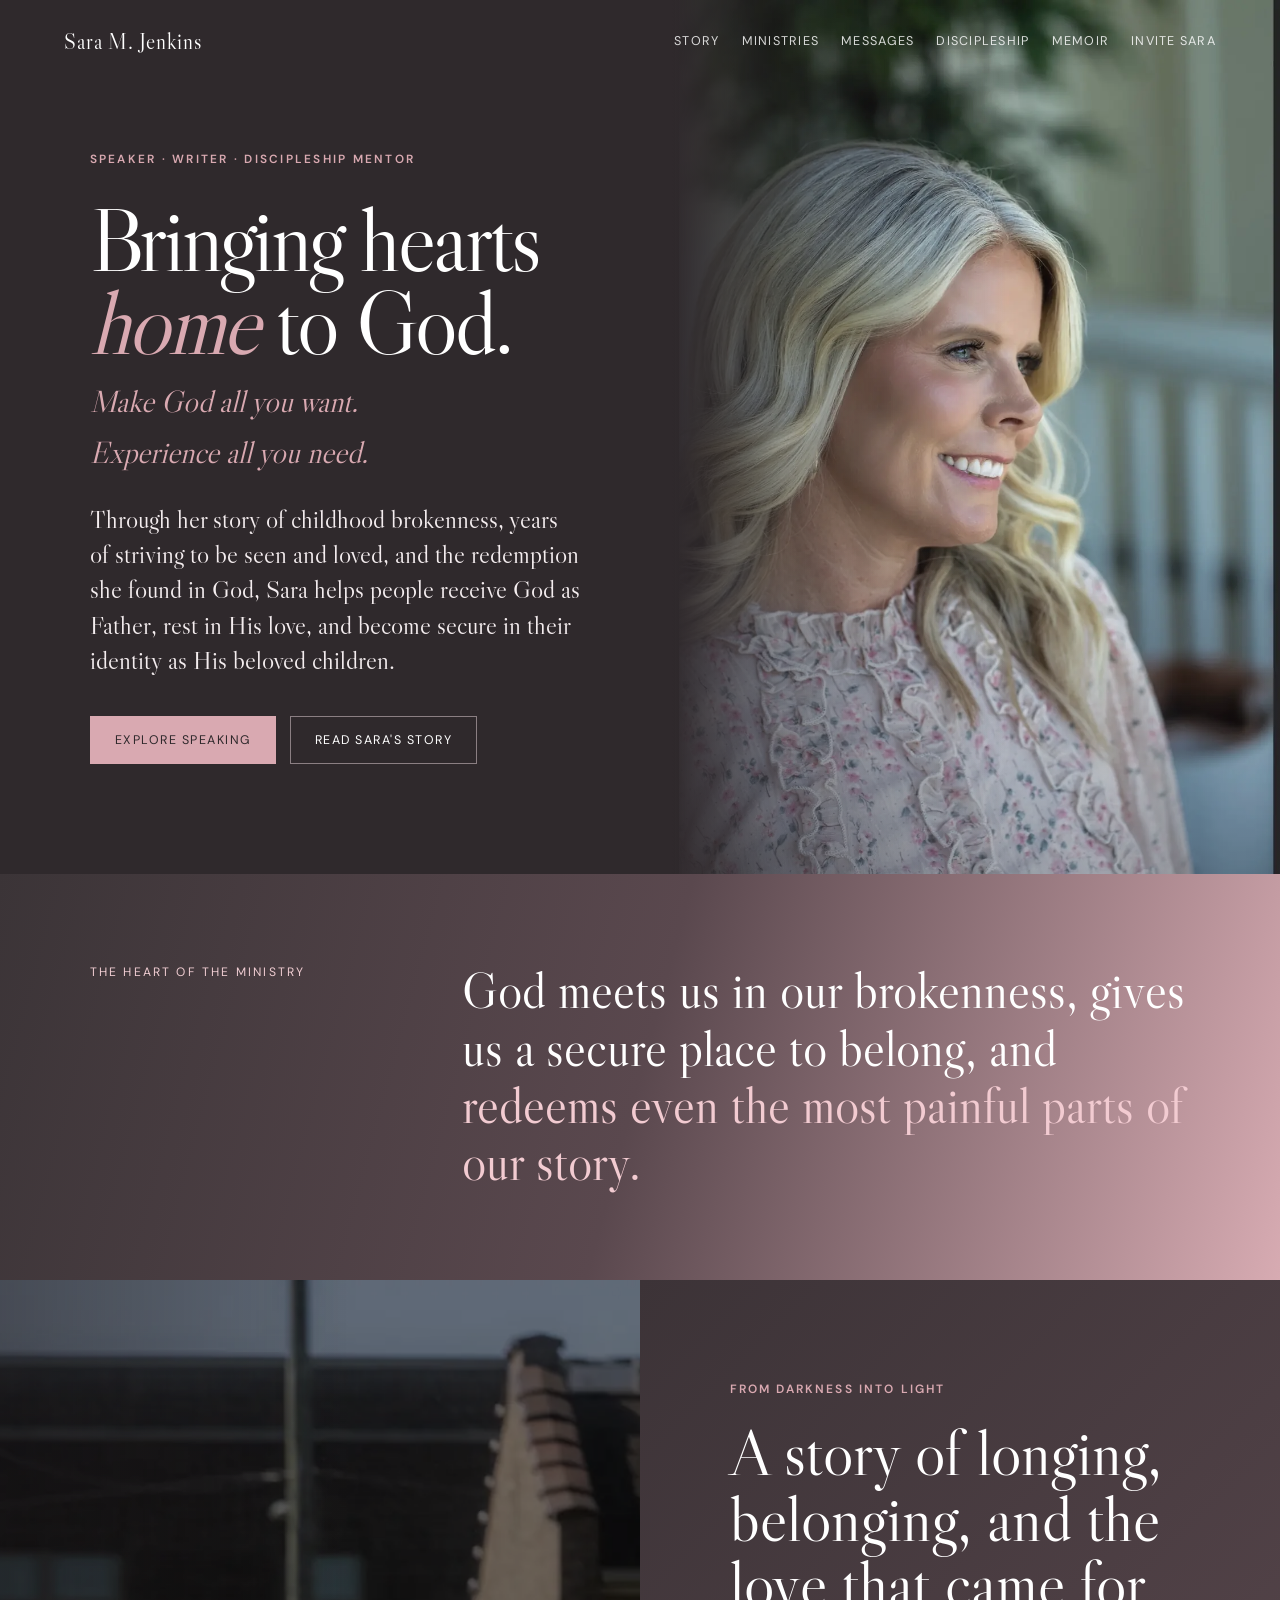
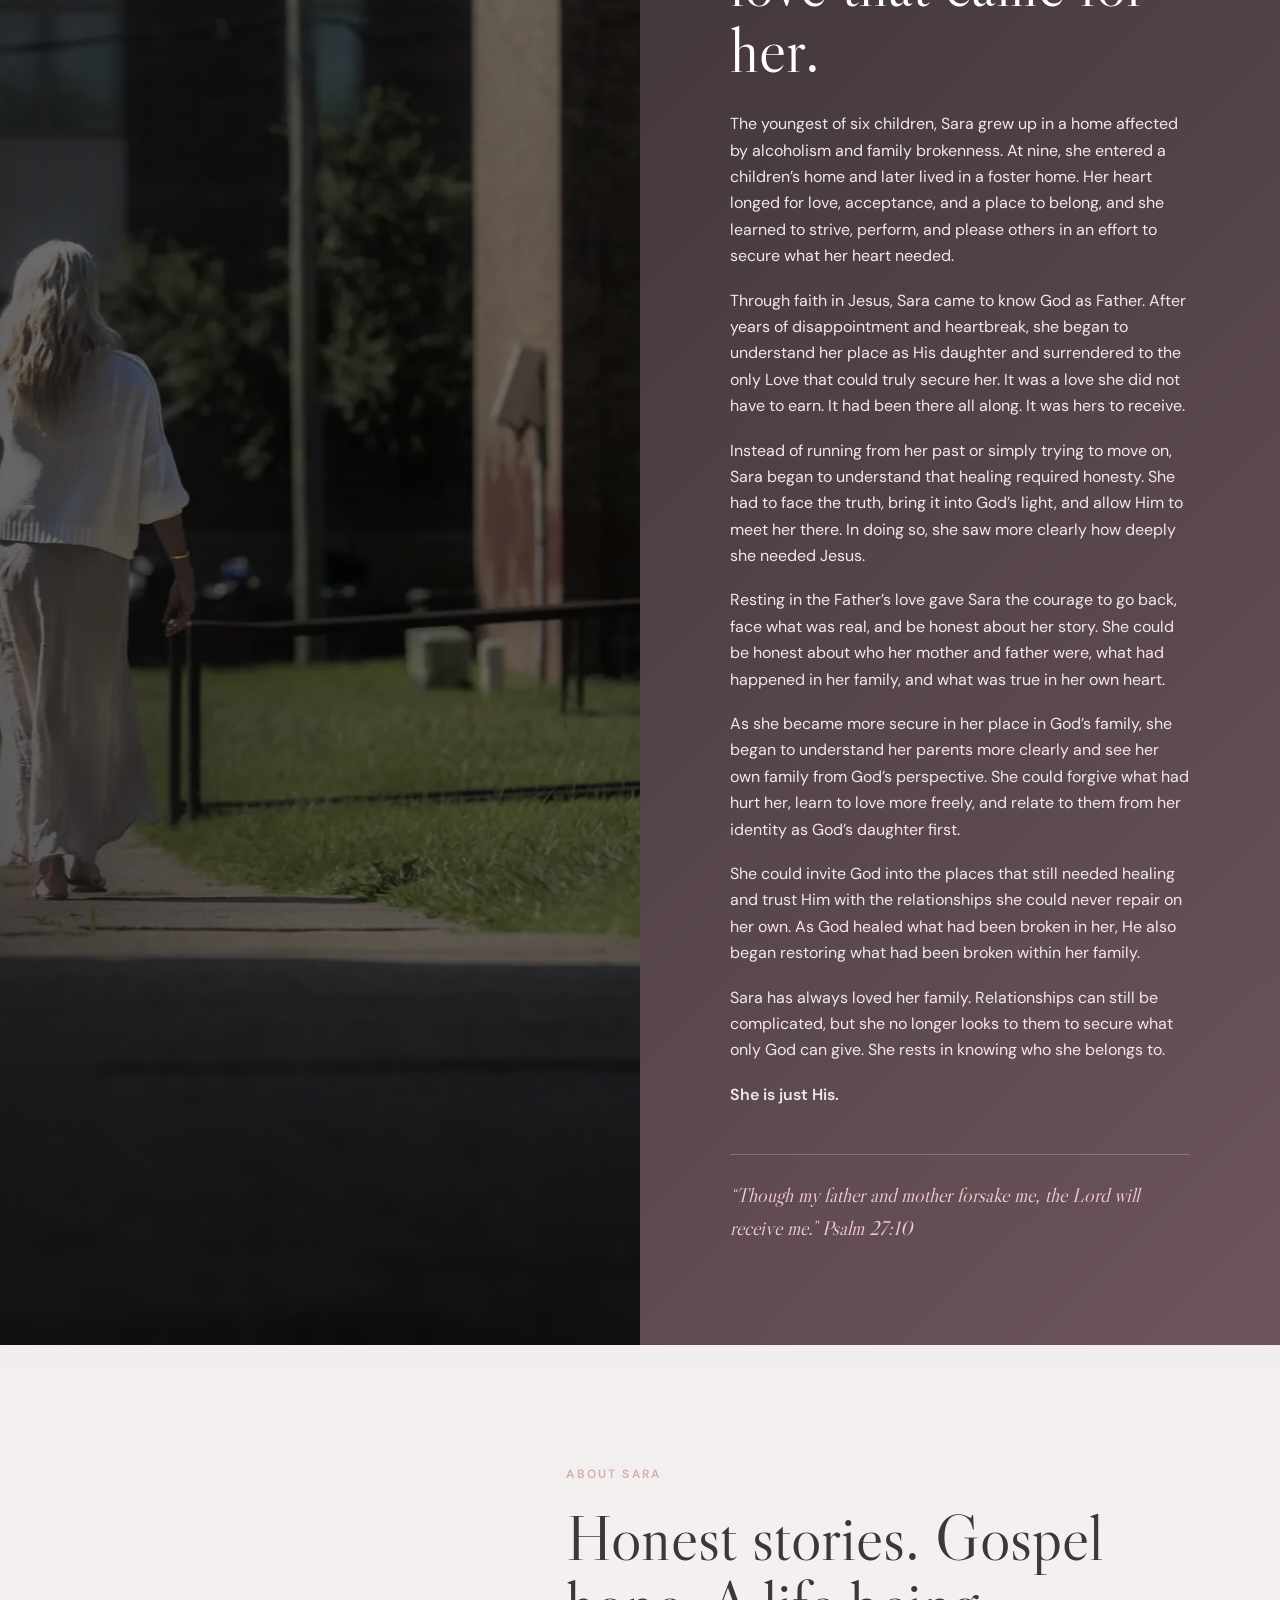
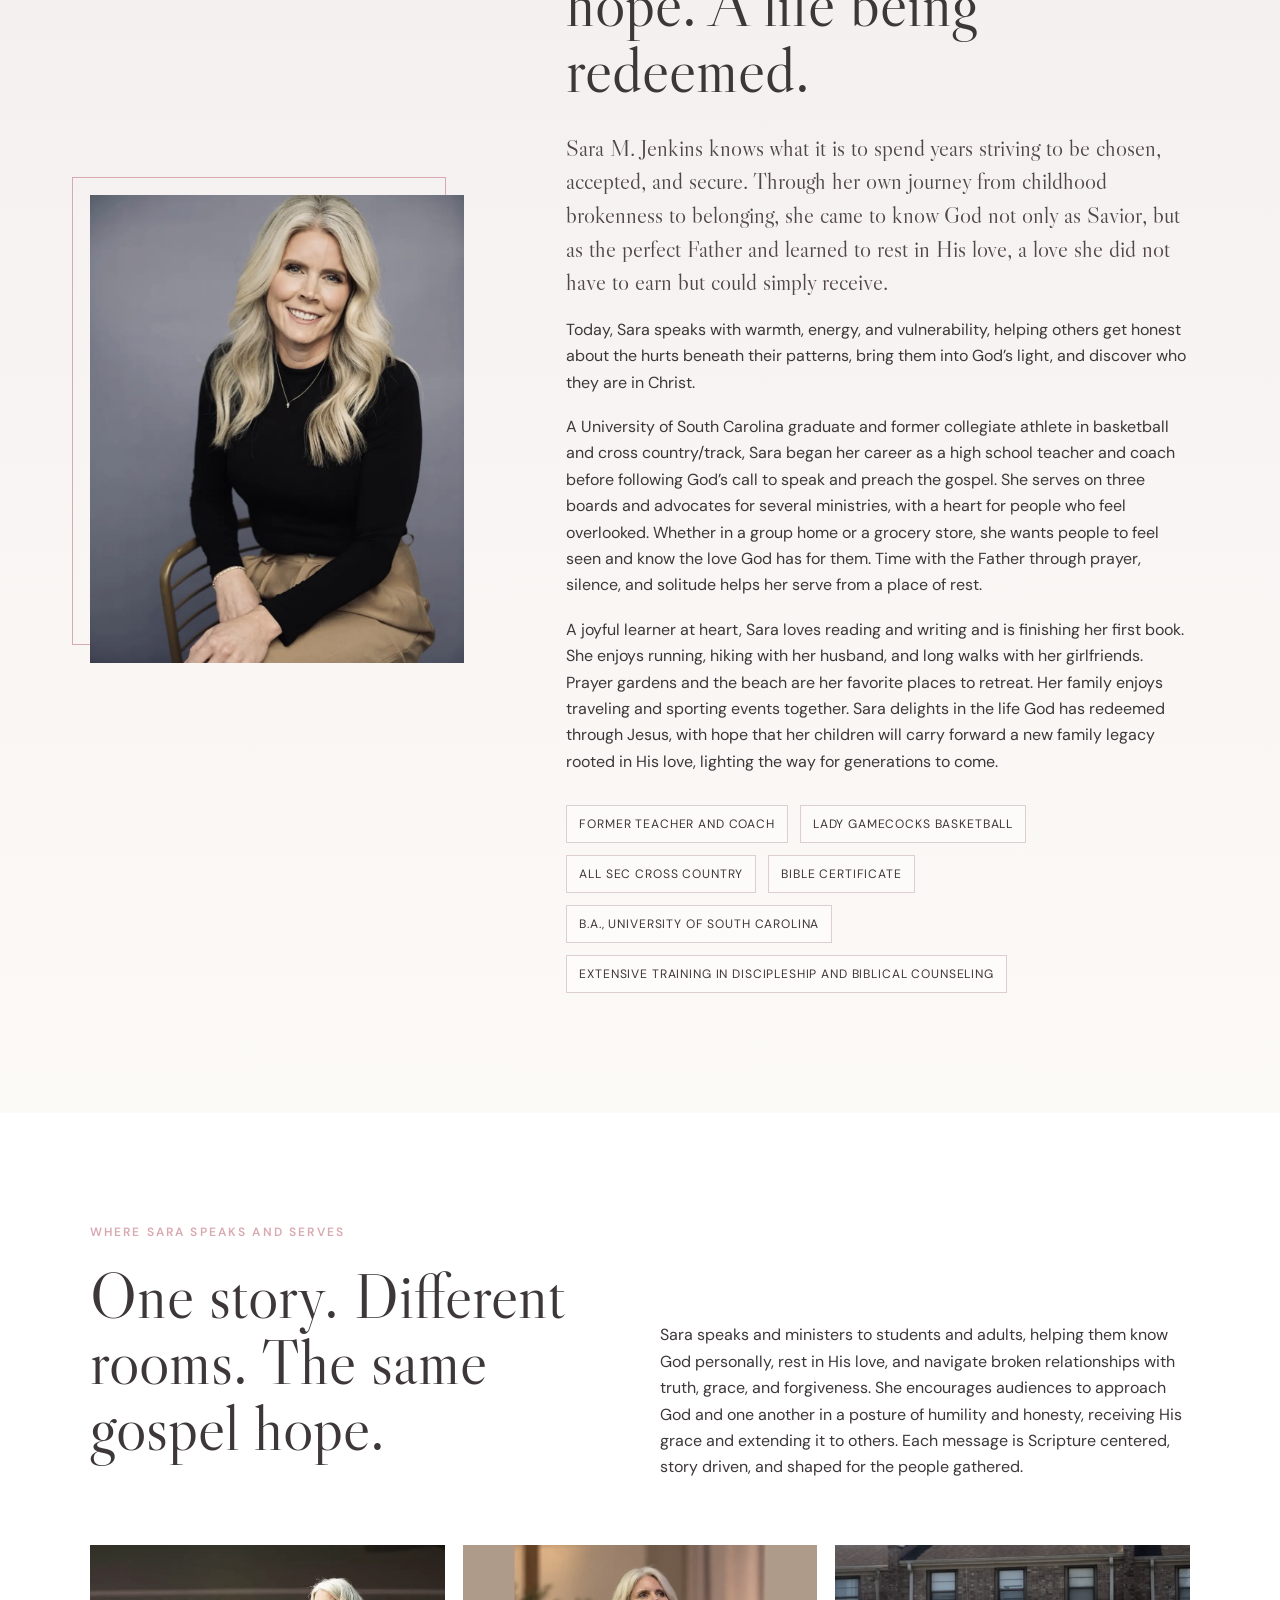
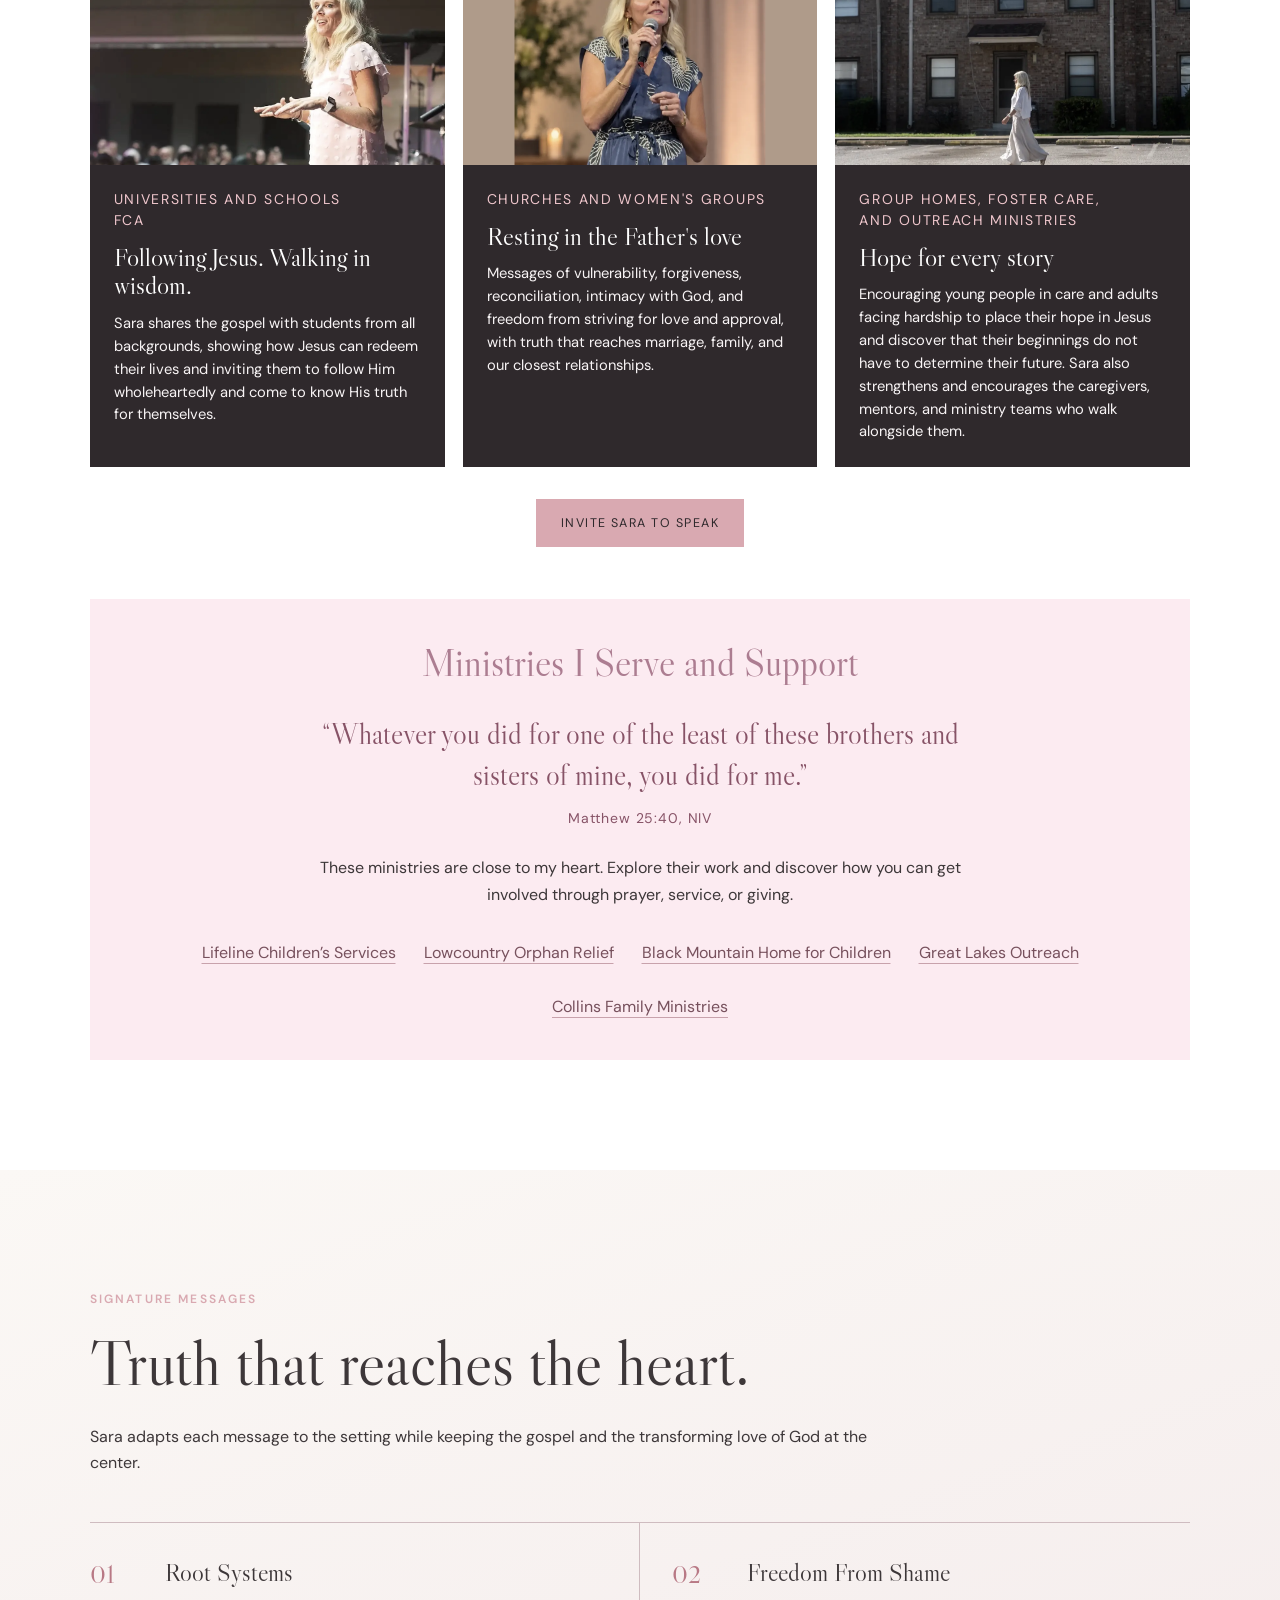
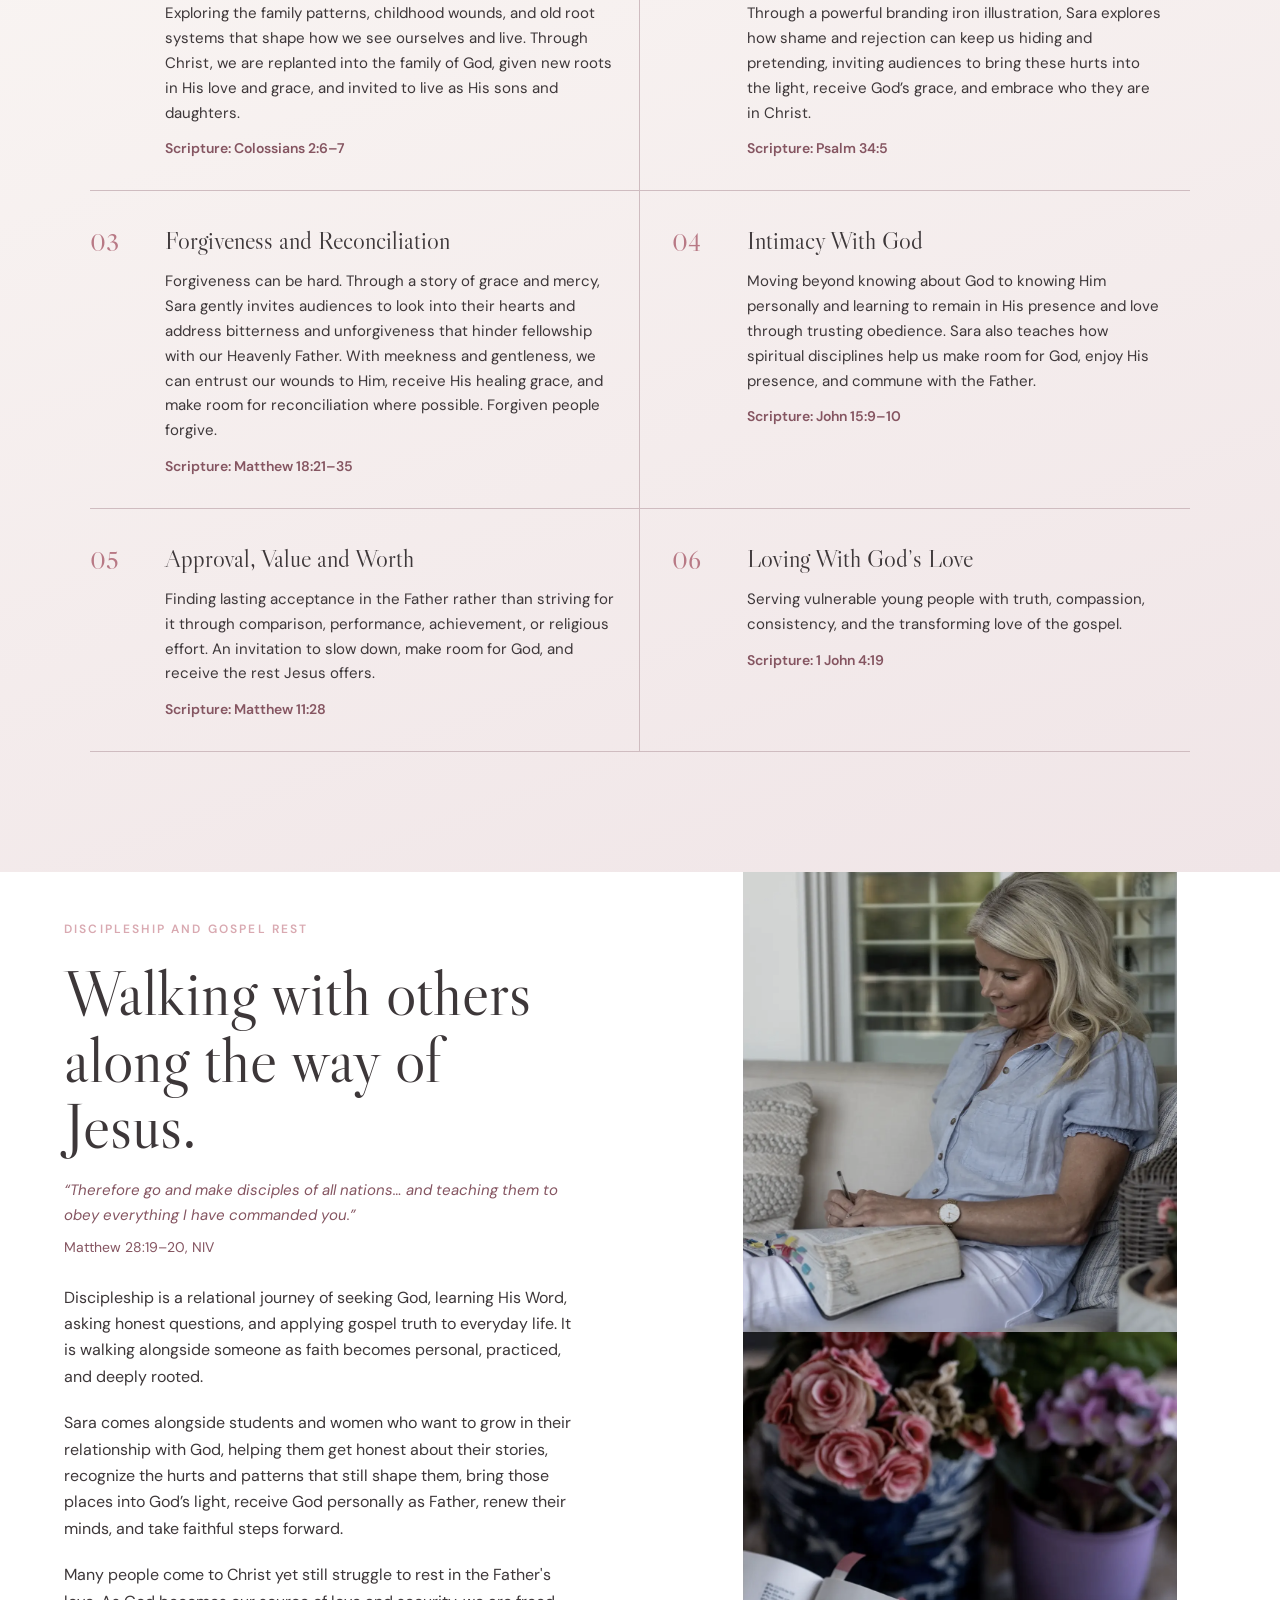
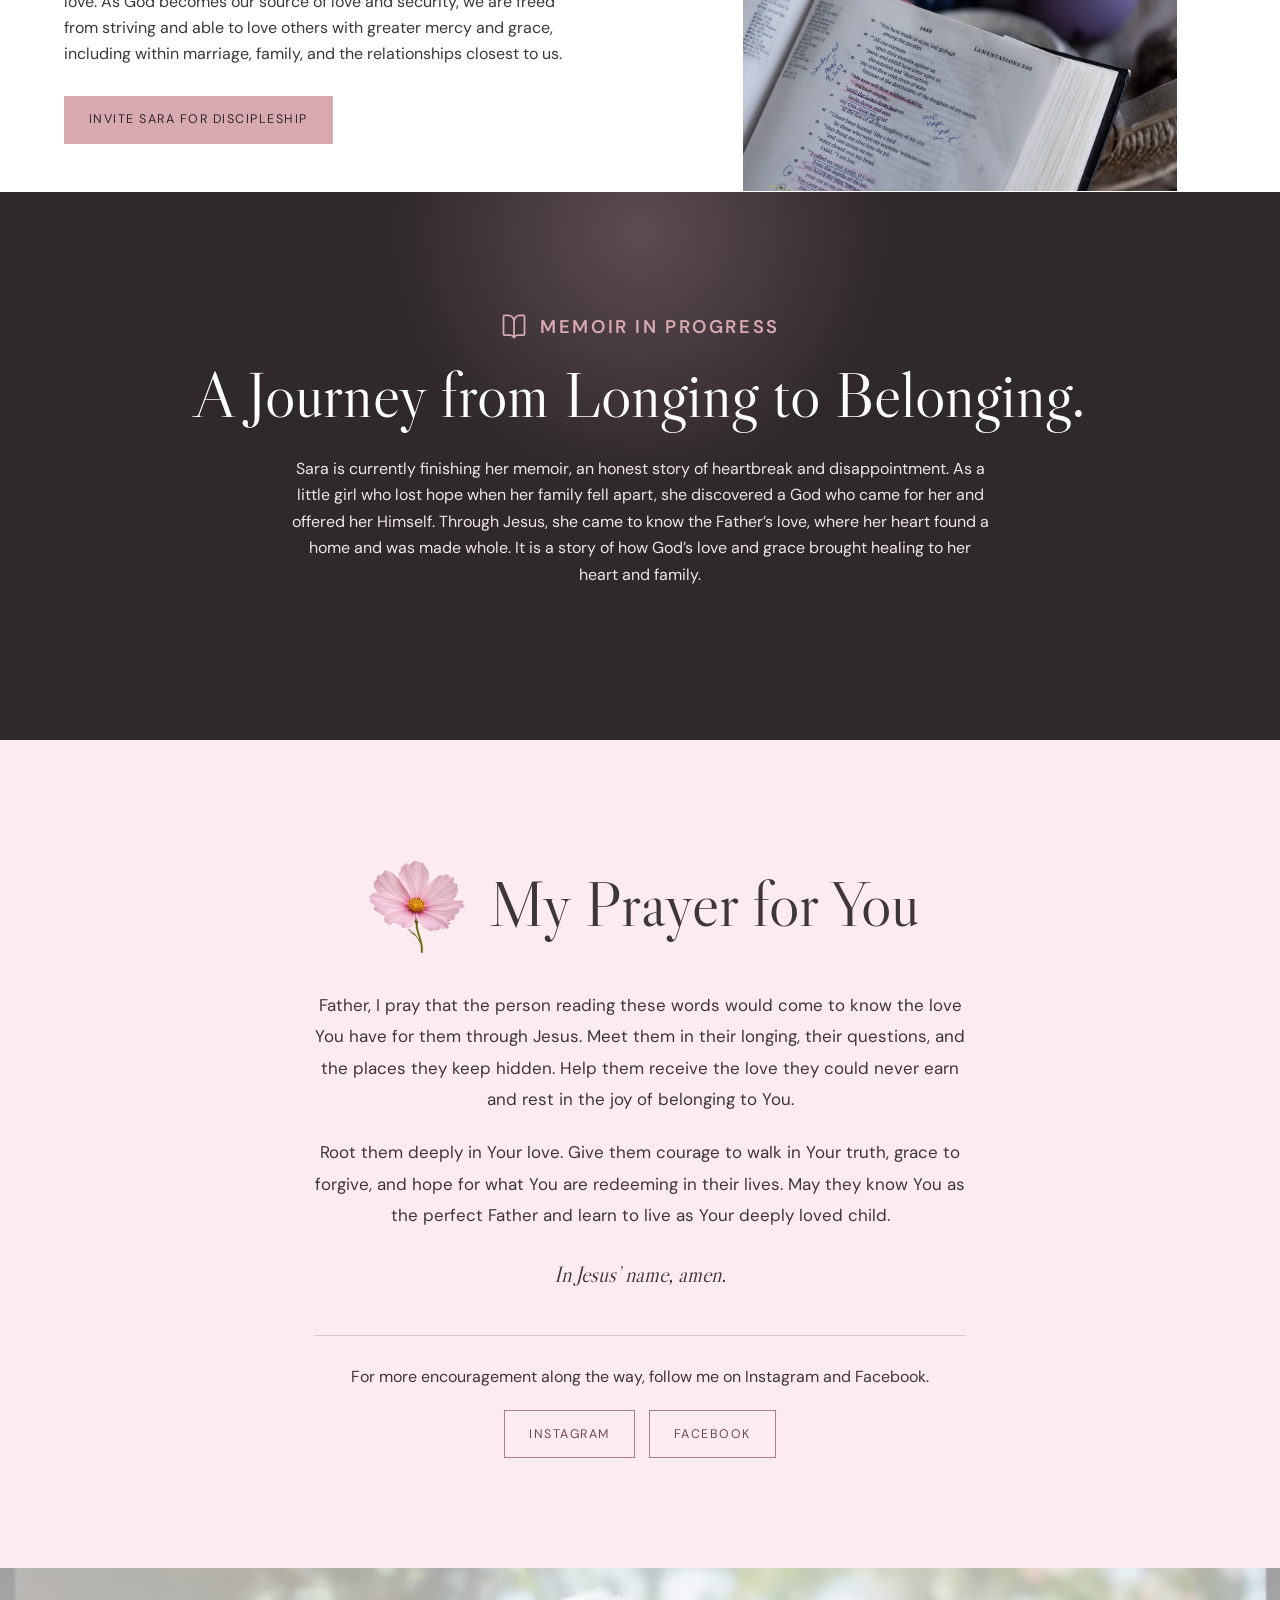
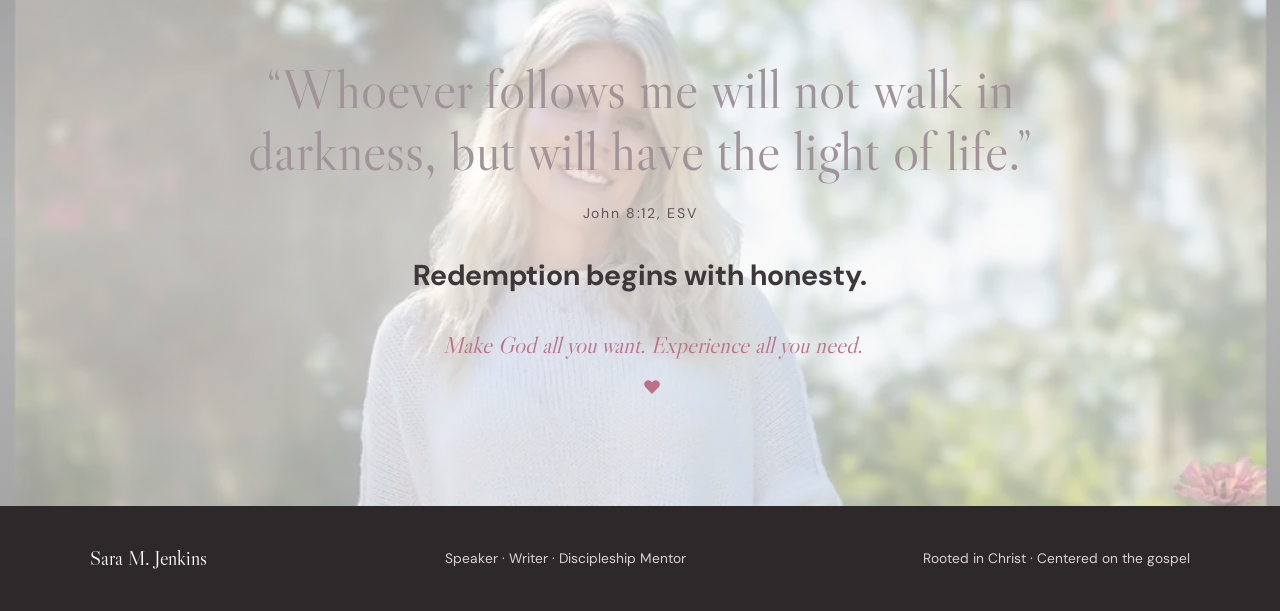
==== commit b7e3c372: "Apply approved honesty and redemption copy across story, bio, and discipleship" ====
--- a/index.html
+++ b/index.html
@@ -31,6 +31,7 @@
     .ministry-scripture{max-width:670px;margin:0 auto 22px}.ministry-scripture p{font-family:var(--serif);font-size:clamp(1.4rem,2.4vw,1.8rem);line-height:1.4;color:#77515d;margin:0 0 10px}.ministry-scripture cite{font-style:normal;font-size:.875rem;letter-spacing:.06em;color:#77515d}.ministry-invitation{max-width:670px;font-size:1rem;line-height:1.7;margin:0 auto 24px}
     .rest-copy .discipleship-scripture{margin:-8px 0 24px;max-width:650px;color:#855561}.rest-copy .discipleship-scripture p{font-size:.9375rem;line-height:1.65;font-style:italic;margin:0 0 7px}.discipleship-scripture cite{font-style:normal;font-size:.875rem}.ministry-links{background:#fcebf1;border-top:0;padding:32px clamp(20px,3vw,36px)}.ministry-links h3{color:#ac7d91}.ministry-scripture p,.ministry-scripture cite{color:#875367}
     .closing .tagline{transform:translateX(12px)}.tagline-heart{display:block;width:18px;height:18px;margin:14px auto 0;fill:currentColor;stroke:none}@media(max-width:560px){.closing .tagline{transform:translateX(8px)}}
+    .closing .closing-personal{font-size:clamp(1.3rem,2.5vw,1.8rem);line-height:1.4}.story-affirmation{font-weight:600}
   </style>
 </head>
 <body>
@@ -41,8 +42,8 @@
       <div class="hero-image"><img src="assets/sara-profile.webp" alt="Sara M. Jenkins smiling in soft natural light"></div>
     </section>
     <section class="mission"><div class="label">The heart of the ministry</div><blockquote>God meets us in our brokenness, gives us a secure place to belong, and <span>redeems even the most painful parts of our story.</span></blockquote></section>
-    <section class="story" id="story"><div class="story-image"><img src="assets/story-neighborhood.webp" alt="Sara walking through the neighborhood where her story began"></div><div class="story-copy"><div class="section-kicker">From darkness into light</div><h2>A story of longing, belonging, and the love that came for her.</h2><p>The youngest of six children, Sara grew up in a home affected by alcoholism and family brokenness. At nine, she entered a children's home and later lived in a foster home. She learned early to strive, perform, and please others in an effort to secure the love her heart needed.</p><p>Through Jesus, Sara came to know God as both Savior and the loving Father her heart had longed for. In Him, she found a love that would not fail her and the security of belonging to Him as His daughter. Receiving His love helped her forgive those who had hurt her and begin to love them with greater grace.</p><div class="verse">“Though my father and mother forsake me, the Lord will receive me.” <span>Psalm 27:10</span></div></div></section>
-    <section class="about"><div class="about-photo"><img src="assets/sara-about.webp" alt="Portrait of Sara M. Jenkins"></div><div><div class="section-kicker">About Sara</div><h2>Honest stories. Gospel hope. A life being redeemed.</h2><p class="lead">Sara M. Jenkins knows what it is to spend years striving to be chosen, accepted, and secure. Through her own journey from childhood brokenness to belonging, she came to know God not only as Savior, but as the perfect Father and learned to rest in His love, a love she did not have to earn but could simply receive.</p><p>A University of South Carolina graduate and former collegiate athlete in basketball and cross country/track, Sara began her career as a high school teacher and coach before following God’s call to speak and preach the gospel. She serves on three boards and advocates for several ministries, with a heart for people who feel overlooked. Whether in a group home or a grocery store, she wants people to feel seen and know the love God has for them. Time with the Father through prayer, silence, and solitude helps her serve from a place of rest.</p><p>A joyful learner at heart, Sara loves reading and writing and is finishing her first book. She enjoys running, hiking with her husband, and long walks with her girlfriends. Prayer gardens and the beach are her favorite places to retreat. Her family enjoys traveling and sporting events together. Sara delights in the life God has redeemed through Jesus, with hope that her children will carry forward a new family legacy rooted in His love, lighting the way for generations to come.</p><div class="credentials"><span>Former teacher and coach</span><span>Lady Gamecocks basketball</span><span>All SEC cross country</span><span>Bible certificate</span><span>B.A., University of South Carolina</span><span>Extensive training in discipleship and biblical counseling</span></div></div></section>
+    <section class="story" id="story"><div class="story-image"><img src="assets/story-neighborhood.webp" alt="Sara walking through the neighborhood where her story began"></div><div class="story-copy"><div class="section-kicker">From darkness into light</div><h2>A story of longing, belonging, and the love that came for her.</h2><p>The youngest of six children, Sara grew up in a home affected by alcoholism and family brokenness. At nine, she entered a children’s home and later lived in a foster home. Her heart longed for love, acceptance, and a place to belong, and she learned to strive, perform, and please others in an effort to secure what her heart needed.</p><p>Through faith in Jesus, Sara came to know God as Father. After years of disappointment and heartbreak, she began to understand her place as His daughter and surrendered to the only Love that could truly secure her. It was a love she did not have to earn. It had been there all along. It was hers to receive.</p><p>Instead of running from her past or simply trying to move on, Sara began to understand that healing required honesty. She had to face the truth, bring it into God’s light, and allow Him to meet her there. In doing so, she saw more clearly how deeply she needed Jesus.</p><p>Resting in the Father’s love gave Sara the courage to go back, face what was real, and be honest about her story. She could be honest about who her mother and father were, what had happened in her family, and what was true in her own heart.</p><p>As she became more secure in her place in God’s family, she began to understand her parents more clearly and see her own family from God’s perspective. She could forgive what had hurt her, learn to love more freely, and relate to them from her identity as God’s daughter first.</p><p>She could invite God into the places that still needed healing and trust Him with the relationships she could never repair on her own. As God healed what had been broken in her, He also began restoring what had been broken within her family.</p><p>Sara has always loved her family. Relationships can still be complicated, but she no longer looks to them to secure what only God can give. She rests in knowing who she belongs to.</p><p class="story-affirmation">She is just His.</p><div class="verse">“Though my father and mother forsake me, the Lord will receive me.” <span>Psalm 27:10</span></div></div></section>
+    <section class="about"><div class="about-photo"><img src="assets/sara-about.webp" alt="Portrait of Sara M. Jenkins"></div><div><div class="section-kicker">About Sara</div><h2>Honest stories. Gospel hope. A life being redeemed.</h2><p class="lead">Sara M. Jenkins knows what it is to spend years striving to be chosen, accepted, and secure. Through her own journey from childhood brokenness to belonging, she came to know God not only as Savior, but as the perfect Father and learned to rest in His love, a love she did not have to earn but could simply receive.</p><p>Today, Sara speaks with warmth, energy, and vulnerability, helping others get honest about the hurts beneath their patterns, bring them into God’s light, and discover who they are in Christ.</p><p>A University of South Carolina graduate and former collegiate athlete in basketball and cross country/track, Sara began her career as a high school teacher and coach before following God’s call to speak and preach the gospel. She serves on three boards and advocates for several ministries, with a heart for people who feel overlooked. Whether in a group home or a grocery store, she wants people to feel seen and know the love God has for them. Time with the Father through prayer, silence, and solitude helps her serve from a place of rest.</p><p>A joyful learner at heart, Sara loves reading and writing and is finishing her first book. She enjoys running, hiking with her husband, and long walks with her girlfriends. Prayer gardens and the beach are her favorite places to retreat. Her family enjoys traveling and sporting events together. Sara delights in the life God has redeemed through Jesus, with hope that her children will carry forward a new family legacy rooted in His love, lighting the way for generations to come.</p><div class="credentials"><span>Former teacher and coach</span><span>Lady Gamecocks basketball</span><span>All SEC cross country</span><span>Bible certificate</span><span>B.A., University of South Carolina</span><span>Extensive training in discipleship and biblical counseling</span></div></div></section>
     <section class="pathways" id="ministries"><div class="pathways-head"><div><div class="section-kicker">Where Sara Speaks and Serves</div><h2>One story. Different rooms. The same gospel hope.</h2></div><p>Sara speaks and ministers to students and adults, helping them know God personally, rest in His love, and navigate broken relationships with truth, grace, and forgiveness. She encourages audiences to approach God and one another in a posture of humility and honesty, receiving His grace and extending it to others. Each message is Scripture centered, story driven, and shaped for the people gathered.</p></div><div class="cards">
       <article class="card photo-card"><img src="assets/sara-speaking.webp" alt="Sara speaking on stage in a pink shirt"><div class="card-content"><small>Universities and Schools<br>FCA</small><h3>Following Jesus. Walking in wisdom.</h3><p>Sara shares the gospel with students from all backgrounds, showing how Jesus can redeem their lives and inviting them to follow Him wholeheartedly and come to know His truth for themselves.</p></div></article>
       <article class="card photo-card church-card"><img src="assets/sara-ministry-enhanced.webp" alt="Sara speaking at a ministry gathering"><div class="card-content"><small>Churches and women's groups</small><h3>Resting in the Father's love</h3><p>Messages of vulnerability, forgiveness, reconciliation, intimacy with God, and freedom from striving for love and approval, with truth that reaches marriage, family, and our closest relationships.</p></div></article>
@@ -56,10 +57,10 @@
       <div class="message"><div class="number">05</div><div><h3>Approval, Value and Worth</h3><p>Finding lasting acceptance in the Father rather than striving for it through comparison, performance, achievement, or religious effort. An invitation to slow down, make room for God, and receive the rest Jesus offers.</p><p class="scripture">Scripture: Matthew 11:28</p></div></div>
       <div class="message"><div class="number">06</div><div><h3>Loving With God’s Love</h3><p>Serving vulnerable young people with truth, compassion, consistency, and the transforming love of the gospel.</p><p class="scripture">Scripture: 1 John 4:19</p></div></div>
     </div></section>
-    <section class="rest" id="discipleship"><div class="rest-copy"><div class="section-kicker">Discipleship and gospel rest</div><h2>Walking with others along the way of Jesus.</h2><blockquote class="discipleship-scripture"><p>“Therefore go and make disciples of all nations… and teaching them to obey everything I have commanded you.”</p><cite>Matthew 28:19–20, NIV</cite></blockquote><p>Discipleship is a relational journey of seeking God, learning His Word, asking honest questions, and applying gospel truth to everyday life. It is walking alongside someone as faith becomes personal, practiced, and deeply rooted.</p><p>Sara comes alongside students and women from all backgrounds who want to grow in their relationship with God, helping them bring hidden hurts into the light, receive God personally as Father, renew their minds, and take faithful steps forward. She shares Scripture, encouragement, and wisdom from her own journey while always pointing people back to Jesus.</p><p>Many people come to Christ yet still struggle to rest in the Father's love. As God becomes our source of love and security, we are freed from striving and able to love others with greater mercy and grace, including within marriage, family, and the relationships closest to us.</p><a class="button" href="mailto:saramariejenks@gmail.com?subject=Discipleship%20with%20Sara">Invite Sara for discipleship</a></div><div class="rest-photos"><figure class="rest-photo"><img src="assets/quiet-time.webp" alt="Sara reading Scripture in a quiet moment"></figure><figure class="rest-photo"><img src="assets/bible.webp" alt="An open Bible with handwritten notes and flowers"></figure></div></section>
+    <section class="rest" id="discipleship"><div class="rest-copy"><div class="section-kicker">Discipleship and gospel rest</div><h2>Walking with others along the way of Jesus.</h2><blockquote class="discipleship-scripture"><p>“Therefore go and make disciples of all nations… and teaching them to obey everything I have commanded you.”</p><cite>Matthew 28:19–20, NIV</cite></blockquote><p>Discipleship is a relational journey of seeking God, learning His Word, asking honest questions, and applying gospel truth to everyday life. It is walking alongside someone as faith becomes personal, practiced, and deeply rooted.</p><p>Sara comes alongside students and women who want to grow in their relationship with God, helping them get honest about their stories, recognize the hurts and patterns that still shape them, bring those places into God’s light, receive God personally as Father, renew their minds, and take faithful steps forward.</p><p>Many people come to Christ yet still struggle to rest in the Father's love. As God becomes our source of love and security, we are freed from striving and able to love others with greater mercy and grace, including within marriage, family, and the relationships closest to us.</p><a class="button" href="mailto:saramariejenks@gmail.com?subject=Discipleship%20with%20Sara">Invite Sara for discipleship</a></div><div class="rest-photos"><figure class="rest-photo"><img src="assets/quiet-time.webp" alt="Sara reading Scripture in a quiet moment"></figure><figure class="rest-photo"><img src="assets/bible.webp" alt="An open Bible with handwritten notes and flowers"></figure></div></section>
     <section class="book" id="memoir"><div class="book-inner"><div class="section-kicker memoir-kicker"><svg class="memoir-icon" xmlns="http://www.w3.org/2000/svg" width="28" height="28" viewBox="0 0 24 24" fill="none" stroke="currentColor" stroke-width="1.5" stroke-linecap="round" stroke-linejoin="round" aria-hidden="true"><path d="M12 7v14"/><path d="M3 18V3a1 1 0 0 1 1-1h3a5 5 0 0 1 5 5 5 5 0 0 1 5-5h3a1 1 0 0 1 1 1v15a1 1 0 0 1-1 1h-4a4 4 0 0 0-4 2 4 4 0 0 0-4-2H4a1 1 0 0 1-1-1Z"/></svg><span>Memoir in progress</span></div><h2>A Journey from Longing to Belonging.</h2><p>Sara is currently finishing her memoir, an honest story of heartbreak and disappointment. As a little girl who lost hope when her family fell apart, she discovered a God who came for her and offered her Himself. Through Jesus, she came to know the Father’s love, where her heart found a home and was made whole. It is a story of how God’s love and grace brought healing to her heart and family.</p></div></section>
     <section class="contact prayer" id="contact"><div class="contact-inner"><div class="prayer-heading"><img class="prayer-flower" src="[data-uri]" alt="" width="108" height="108" loading="lazy"><h2>My Prayer for You</h2></div><div class="prayer-copy"><p>Father, I pray that the person reading these words would come to know the love You have for them through Jesus. Meet them in their longing, their questions, and the places they keep hidden. Help them receive the love they could never earn and rest in the joy of belonging to You.</p><p>Root them deeply in Your love. Give them courage to walk in Your truth, grace to forgive, and hope for what You are redeeming in their lives. May they know You as the perfect Father and learn to live as Your deeply loved child.</p><p class="prayer-amen">In Jesus’ name, amen.</p></div><div class="prayer-social"><p>For more encouragement along the way, follow me on Instagram and Facebook.</p><div class="contact-actions"><a class="button secondary" href="https://www.instagram.com/saramjenkins7/" target="_blank" rel="noopener noreferrer" aria-label="Follow Sara on Instagram">Instagram</a><a class="button secondary" href="https://www.facebook.com/share/1LiRqxjws6/?mibextid=wwXIfr" target="_blank" rel="noopener noreferrer" aria-label="Follow Sara on Facebook">Facebook</a></div></div></div></section>
-    <section class="closing"><blockquote class="closing-verse"><p>“Whoever follows me will not walk in darkness, but will have the light of life.”</p><cite>John 8:12, ESV</cite></blockquote><p class="closing-personal">My passion is to encourage you as you walk with Jesus, find rest in the Father’s love, and trust Him to redeem your story.</p><div class="tagline">Make God all you want. Experience all you need.<svg class="tagline-heart" xmlns="http://www.w3.org/2000/svg" width="18" height="18" viewBox="0 0 24 24" fill="none" stroke="currentColor" stroke-width="1.5" stroke-linecap="round" stroke-linejoin="round" aria-hidden="true"><path d="M20.84 4.61a5.5 5.5 0 0 0-7.78 0L12 5.67l-1.06-1.06a5.5 5.5 0 0 0-7.78 7.78l1.06 1.06L12 21.23l7.78-7.78 1.06-1.06a5.5 5.5 0 0 0 0-7.78Z"/></svg></div></section>
+    <section class="closing"><blockquote class="closing-verse"><p>“Whoever follows me will not walk in darkness, but will have the light of life.”</p><cite>John 8:12, ESV</cite></blockquote><p class="closing-personal"><strong>Redemption begins with honesty.</strong></p><div class="tagline">Make God all you want. Experience all you need.<svg class="tagline-heart" xmlns="http://www.w3.org/2000/svg" width="18" height="18" viewBox="0 0 24 24" fill="none" stroke="currentColor" stroke-width="1.5" stroke-linecap="round" stroke-linejoin="round" aria-hidden="true"><path d="M20.84 4.61a5.5 5.5 0 0 0-7.78 0L12 5.67l-1.06-1.06a5.5 5.5 0 0 0-7.78 7.78l1.06 1.06L12 21.23l7.78-7.78 1.06-1.06a5.5 5.5 0 0 0 0-7.78Z"/></svg></div></section>
   </main>
   <footer><div class="footer-brand">Sara M. Jenkins</div><div>Speaker · Writer · Discipleship Mentor</div><div>Rooted in Christ · Centered on the gospel</div></footer>
 </body>
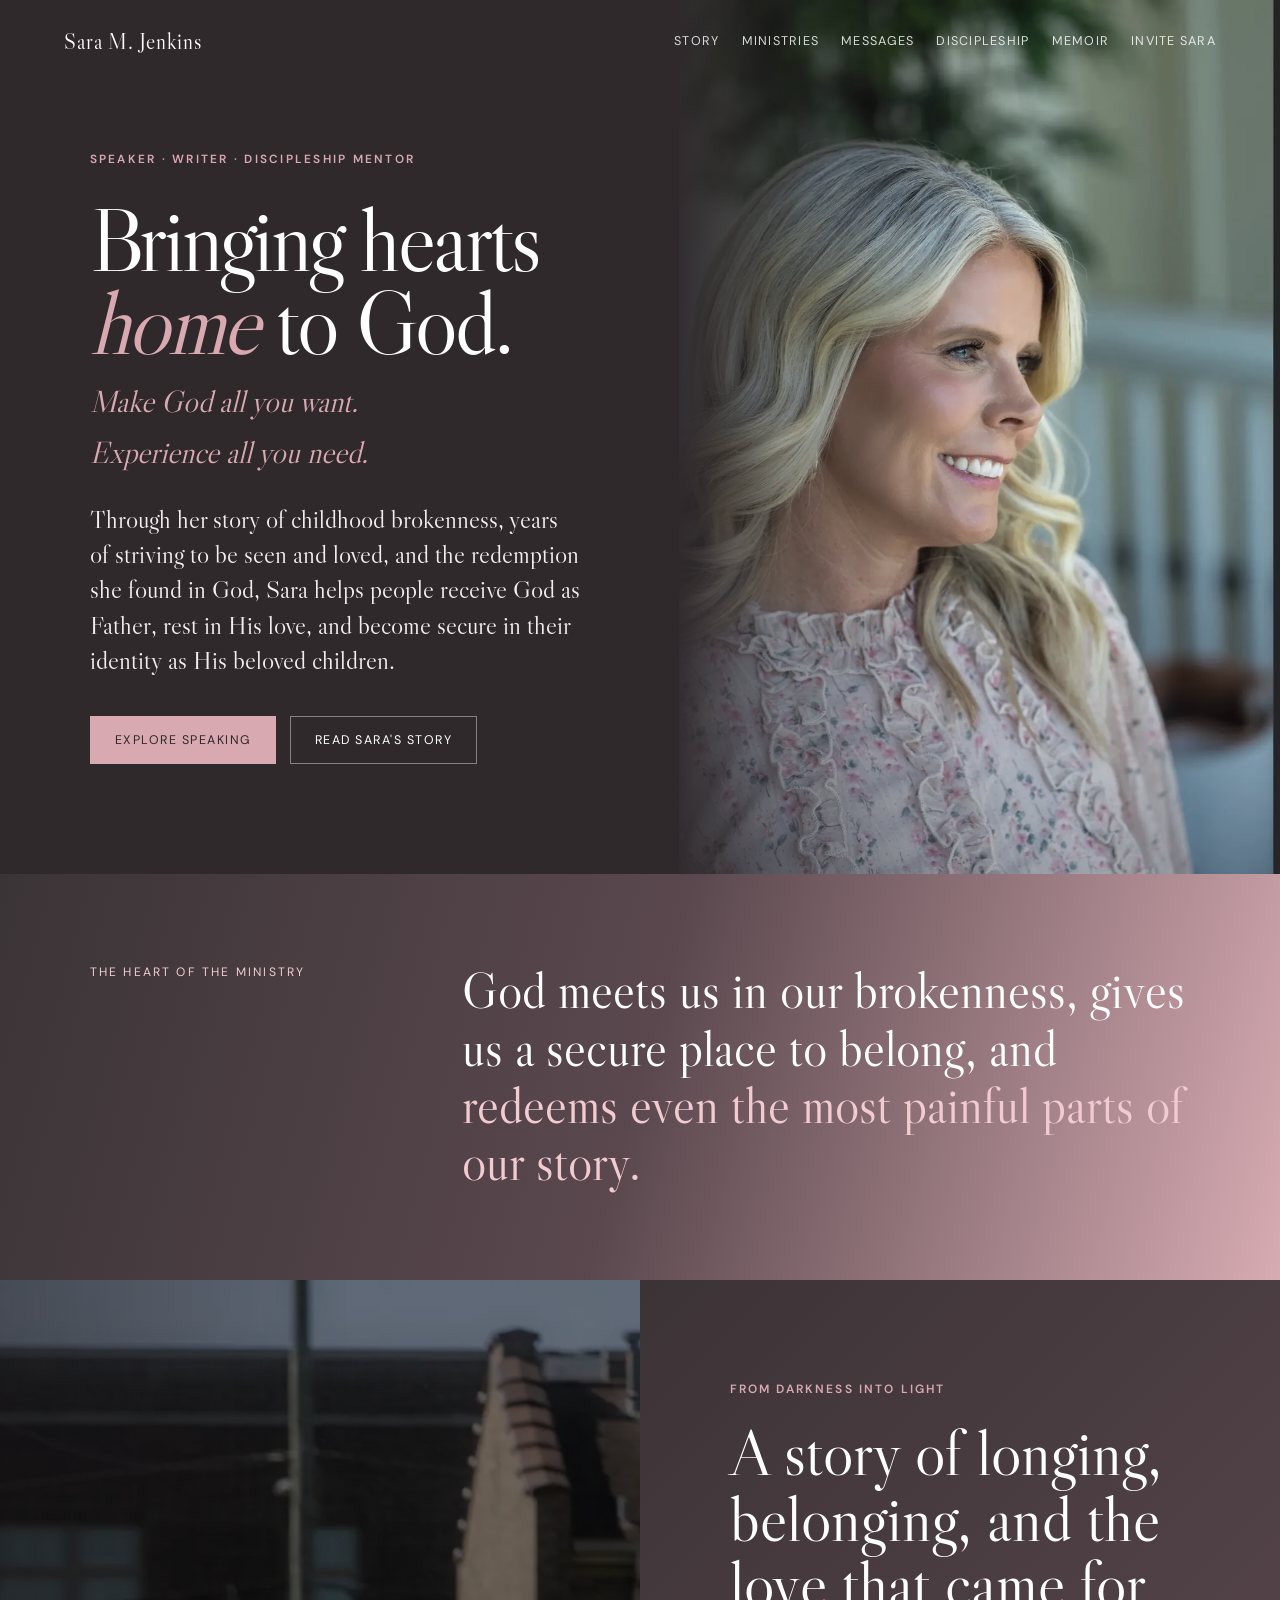
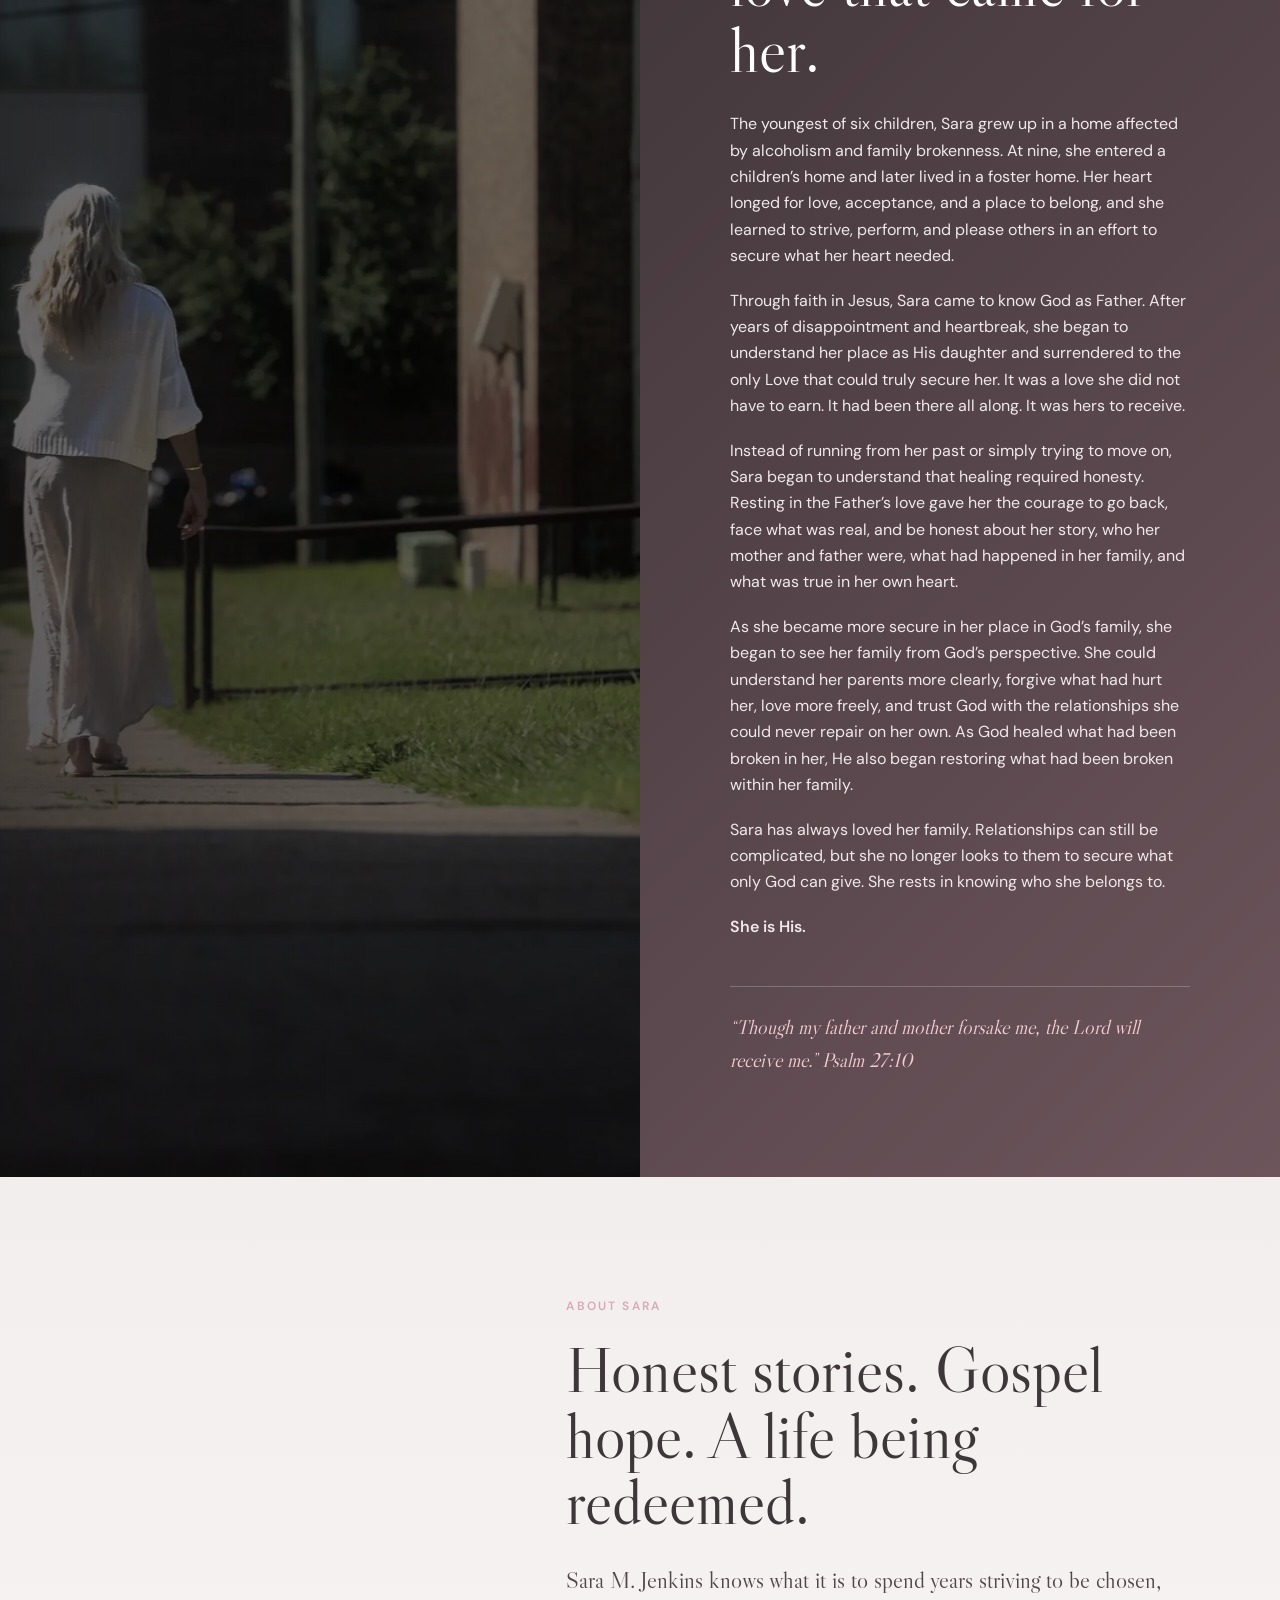
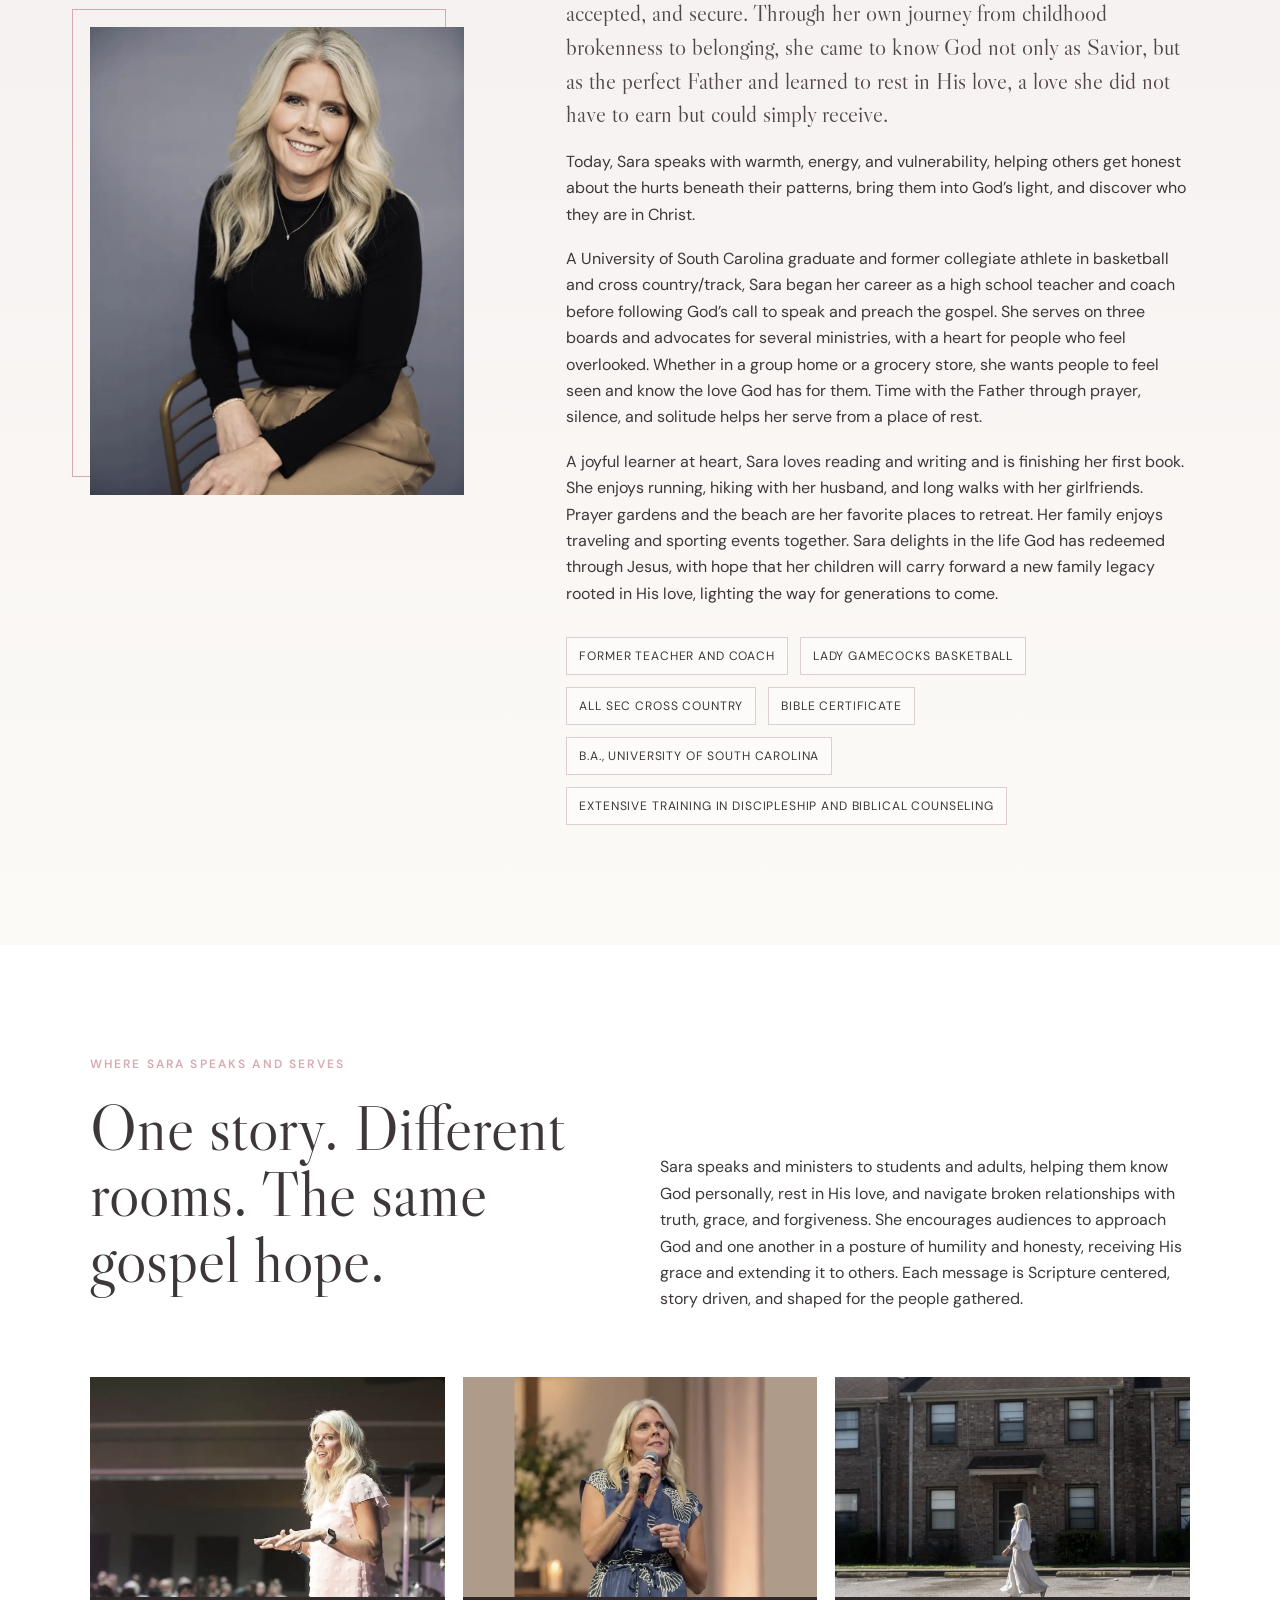
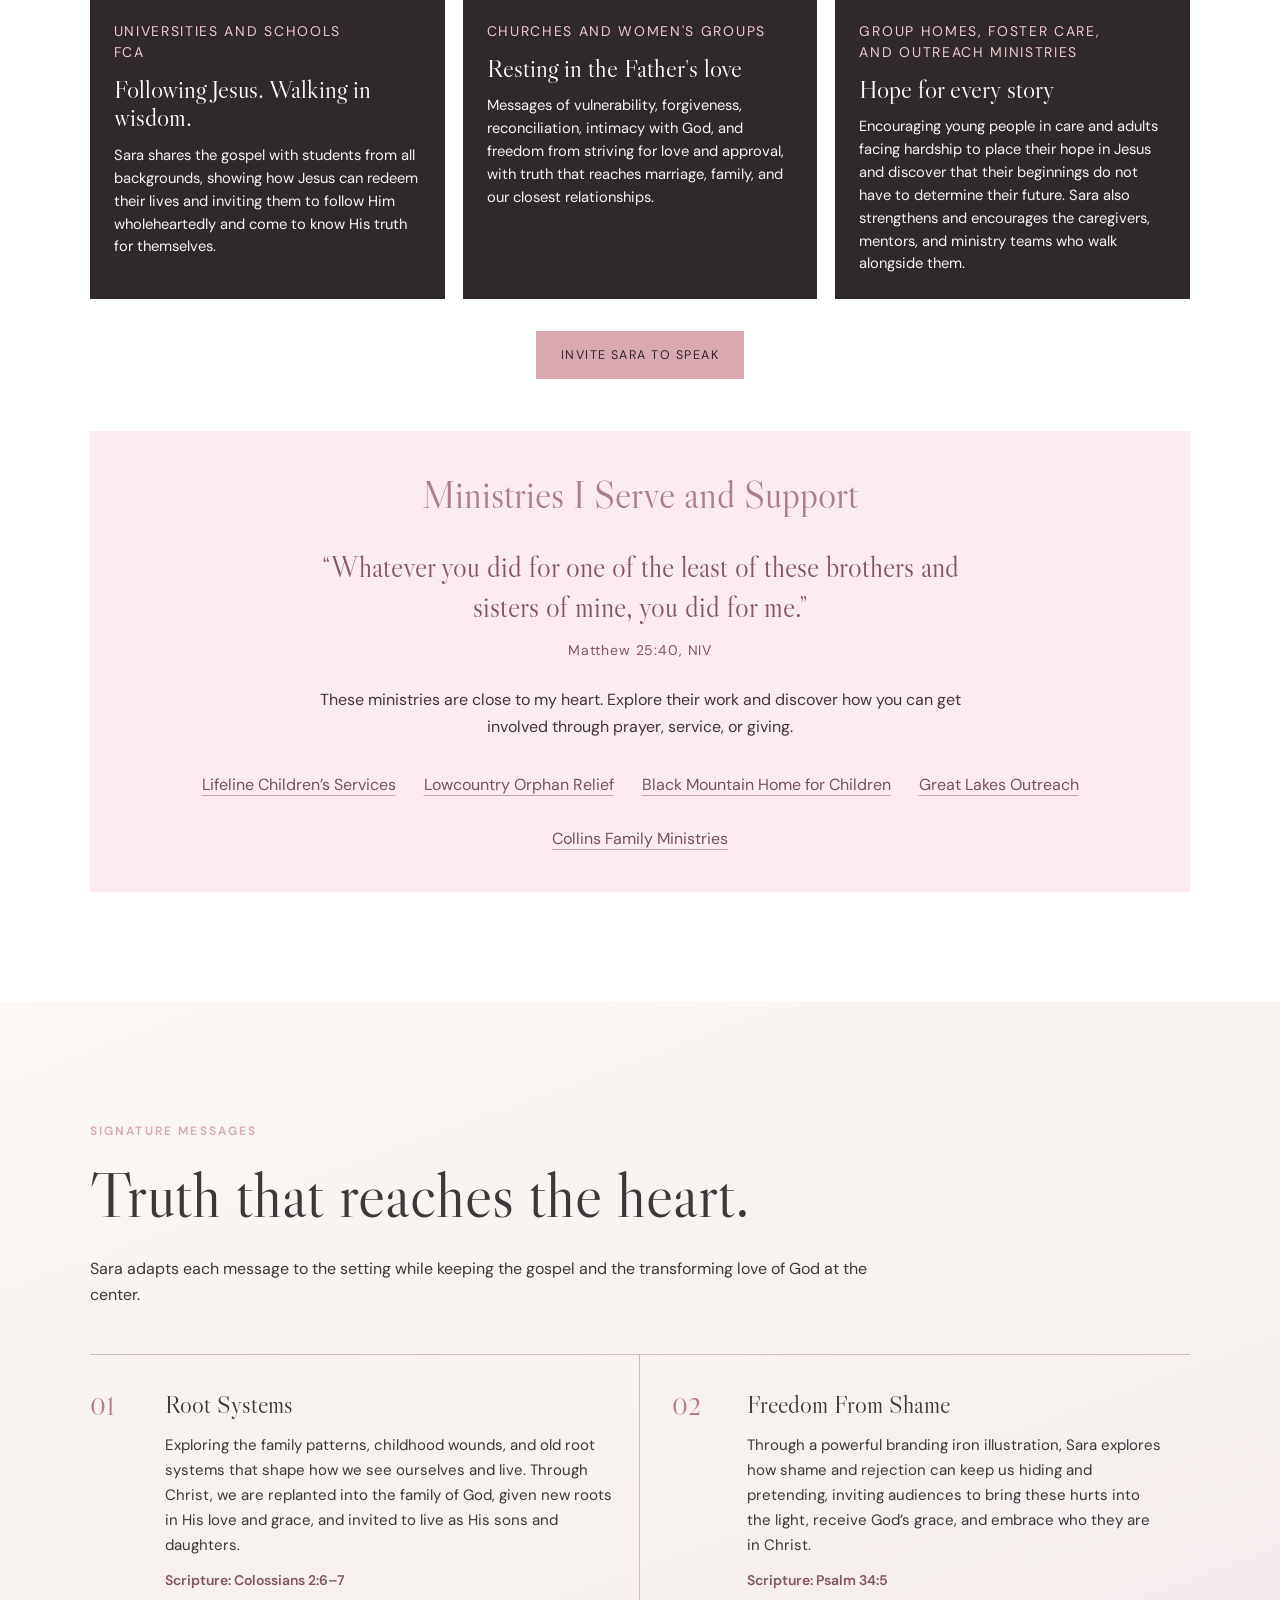
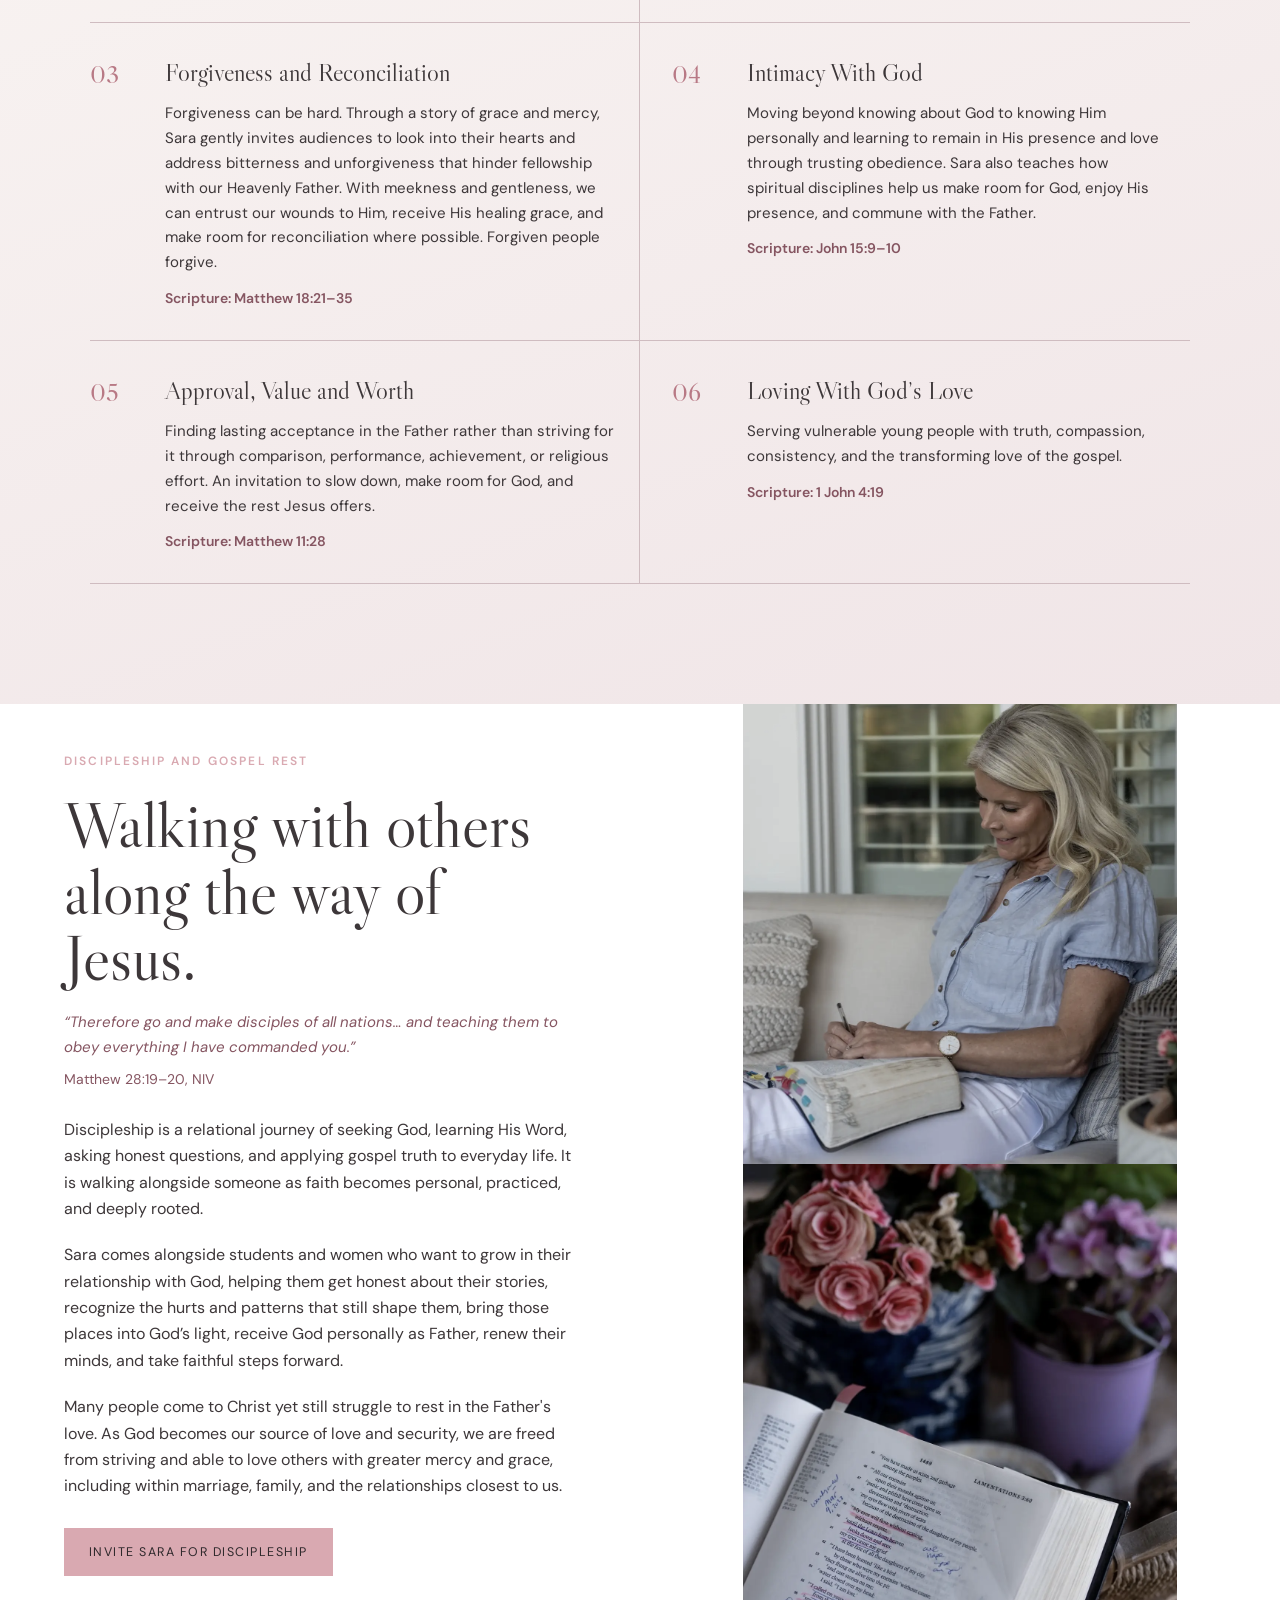
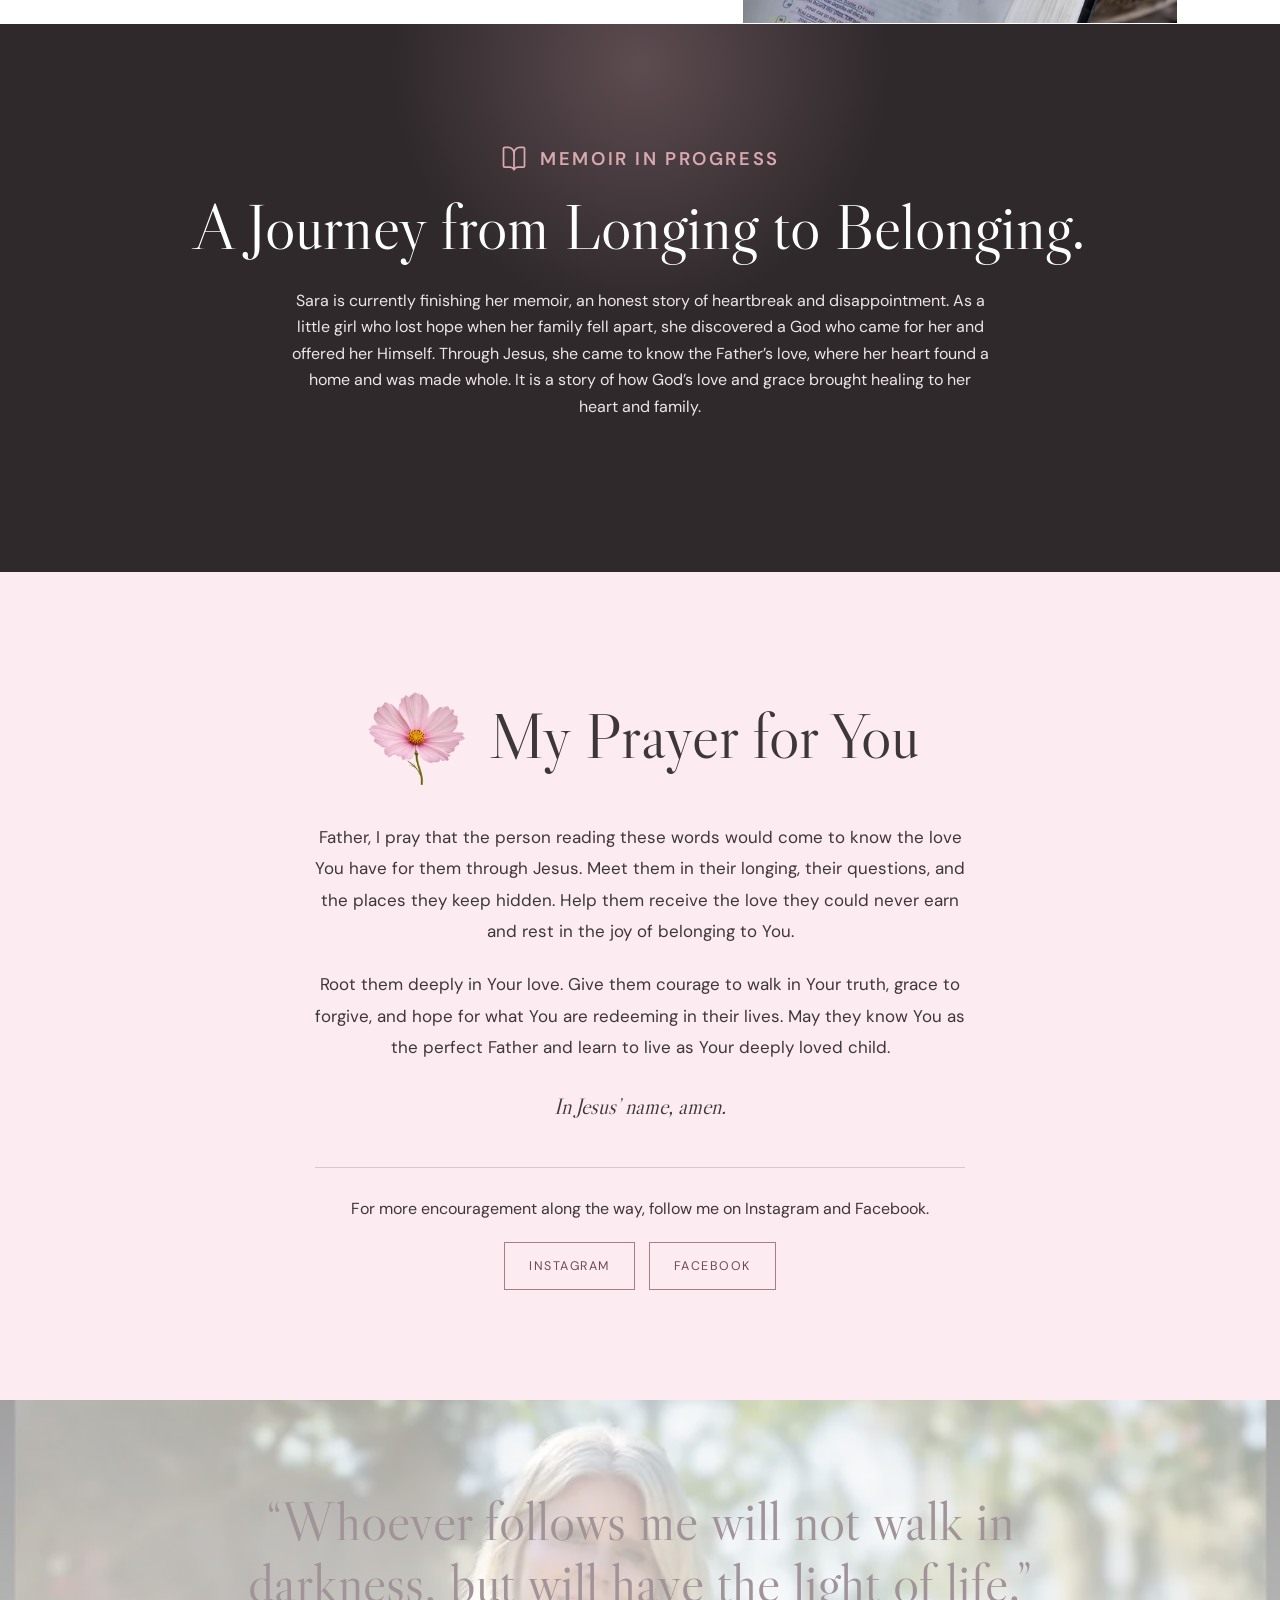
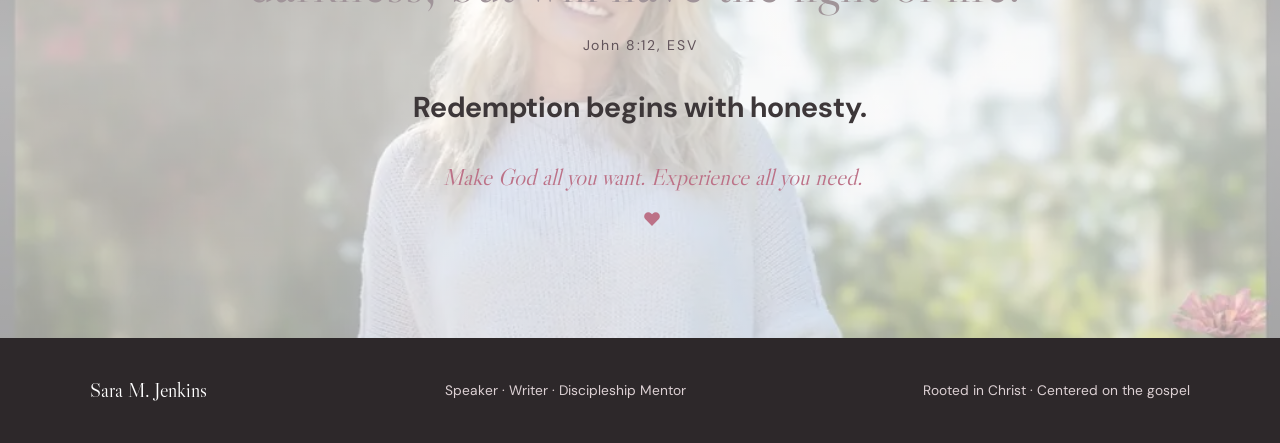
==== commit c6df094e: "Condense Sara's Story and end with She is His" ====
--- a/index.html
+++ b/index.html
@@ -42,7 +42,7 @@
       <div class="hero-image"><img src="assets/sara-profile.webp" alt="Sara M. Jenkins smiling in soft natural light"></div>
     </section>
     <section class="mission"><div class="label">The heart of the ministry</div><blockquote>God meets us in our brokenness, gives us a secure place to belong, and <span>redeems even the most painful parts of our story.</span></blockquote></section>
-    <section class="story" id="story"><div class="story-image"><img src="assets/story-neighborhood.webp" alt="Sara walking through the neighborhood where her story began"></div><div class="story-copy"><div class="section-kicker">From darkness into light</div><h2>A story of longing, belonging, and the love that came for her.</h2><p>The youngest of six children, Sara grew up in a home affected by alcoholism and family brokenness. At nine, she entered a children’s home and later lived in a foster home. Her heart longed for love, acceptance, and a place to belong, and she learned to strive, perform, and please others in an effort to secure what her heart needed.</p><p>Through faith in Jesus, Sara came to know God as Father. After years of disappointment and heartbreak, she began to understand her place as His daughter and surrendered to the only Love that could truly secure her. It was a love she did not have to earn. It had been there all along. It was hers to receive.</p><p>Instead of running from her past or simply trying to move on, Sara began to understand that healing required honesty. She had to face the truth, bring it into God’s light, and allow Him to meet her there. In doing so, she saw more clearly how deeply she needed Jesus.</p><p>Resting in the Father’s love gave Sara the courage to go back, face what was real, and be honest about her story. She could be honest about who her mother and father were, what had happened in her family, and what was true in her own heart.</p><p>As she became more secure in her place in God’s family, she began to understand her parents more clearly and see her own family from God’s perspective. She could forgive what had hurt her, learn to love more freely, and relate to them from her identity as God’s daughter first.</p><p>She could invite God into the places that still needed healing and trust Him with the relationships she could never repair on her own. As God healed what had been broken in her, He also began restoring what had been broken within her family.</p><p>Sara has always loved her family. Relationships can still be complicated, but she no longer looks to them to secure what only God can give. She rests in knowing who she belongs to.</p><p class="story-affirmation">She is just His.</p><div class="verse">“Though my father and mother forsake me, the Lord will receive me.” <span>Psalm 27:10</span></div></div></section>
+    <section class="story" id="story"><div class="story-image"><img src="assets/story-neighborhood.webp" alt="Sara walking through the neighborhood where her story began"></div><div class="story-copy"><div class="section-kicker">From darkness into light</div><h2>A story of longing, belonging, and the love that came for her.</h2><p>The youngest of six children, Sara grew up in a home affected by alcoholism and family brokenness. At nine, she entered a children’s home and later lived in a foster home. Her heart longed for love, acceptance, and a place to belong, and she learned to strive, perform, and please others in an effort to secure what her heart needed.</p><p>Through faith in Jesus, Sara came to know God as Father. After years of disappointment and heartbreak, she began to understand her place as His daughter and surrendered to the only Love that could truly secure her. It was a love she did not have to earn. It had been there all along. It was hers to receive.</p><p>Instead of running from her past or simply trying to move on, Sara began to understand that healing required honesty. Resting in the Father’s love gave her the courage to go back, face what was real, and be honest about her story, who her mother and father were, what had happened in her family, and what was true in her own heart.</p><p>As she became more secure in her place in God’s family, she began to see her family from God’s perspective. She could understand her parents more clearly, forgive what had hurt her, love more freely, and trust God with the relationships she could never repair on her own. As God healed what had been broken in her, He also began restoring what had been broken within her family.</p><p>Sara has always loved her family. Relationships can still be complicated, but she no longer looks to them to secure what only God can give. She rests in knowing who she belongs to.</p><p class="story-affirmation">She is His.</p><div class="verse">“Though my father and mother forsake me, the Lord will receive me.” <span>Psalm 27:10</span></div></div></section>
     <section class="about"><div class="about-photo"><img src="assets/sara-about.webp" alt="Portrait of Sara M. Jenkins"></div><div><div class="section-kicker">About Sara</div><h2>Honest stories. Gospel hope. A life being redeemed.</h2><p class="lead">Sara M. Jenkins knows what it is to spend years striving to be chosen, accepted, and secure. Through her own journey from childhood brokenness to belonging, she came to know God not only as Savior, but as the perfect Father and learned to rest in His love, a love she did not have to earn but could simply receive.</p><p>Today, Sara speaks with warmth, energy, and vulnerability, helping others get honest about the hurts beneath their patterns, bring them into God’s light, and discover who they are in Christ.</p><p>A University of South Carolina graduate and former collegiate athlete in basketball and cross country/track, Sara began her career as a high school teacher and coach before following God’s call to speak and preach the gospel. She serves on three boards and advocates for several ministries, with a heart for people who feel overlooked. Whether in a group home or a grocery store, she wants people to feel seen and know the love God has for them. Time with the Father through prayer, silence, and solitude helps her serve from a place of rest.</p><p>A joyful learner at heart, Sara loves reading and writing and is finishing her first book. She enjoys running, hiking with her husband, and long walks with her girlfriends. Prayer gardens and the beach are her favorite places to retreat. Her family enjoys traveling and sporting events together. Sara delights in the life God has redeemed through Jesus, with hope that her children will carry forward a new family legacy rooted in His love, lighting the way for generations to come.</p><div class="credentials"><span>Former teacher and coach</span><span>Lady Gamecocks basketball</span><span>All SEC cross country</span><span>Bible certificate</span><span>B.A., University of South Carolina</span><span>Extensive training in discipleship and biblical counseling</span></div></div></section>
     <section class="pathways" id="ministries"><div class="pathways-head"><div><div class="section-kicker">Where Sara Speaks and Serves</div><h2>One story. Different rooms. The same gospel hope.</h2></div><p>Sara speaks and ministers to students and adults, helping them know God personally, rest in His love, and navigate broken relationships with truth, grace, and forgiveness. She encourages audiences to approach God and one another in a posture of humility and honesty, receiving His grace and extending it to others. Each message is Scripture centered, story driven, and shaped for the people gathered.</p></div><div class="cards">
       <article class="card photo-card"><img src="assets/sara-speaking.webp" alt="Sara speaking on stage in a pink shirt"><div class="card-content"><small>Universities and Schools<br>FCA</small><h3>Following Jesus. Walking in wisdom.</h3><p>Sara shares the gospel with students from all backgrounds, showing how Jesus can redeem their lives and inviting them to follow Him wholeheartedly and come to know His truth for themselves.</p></div></article>
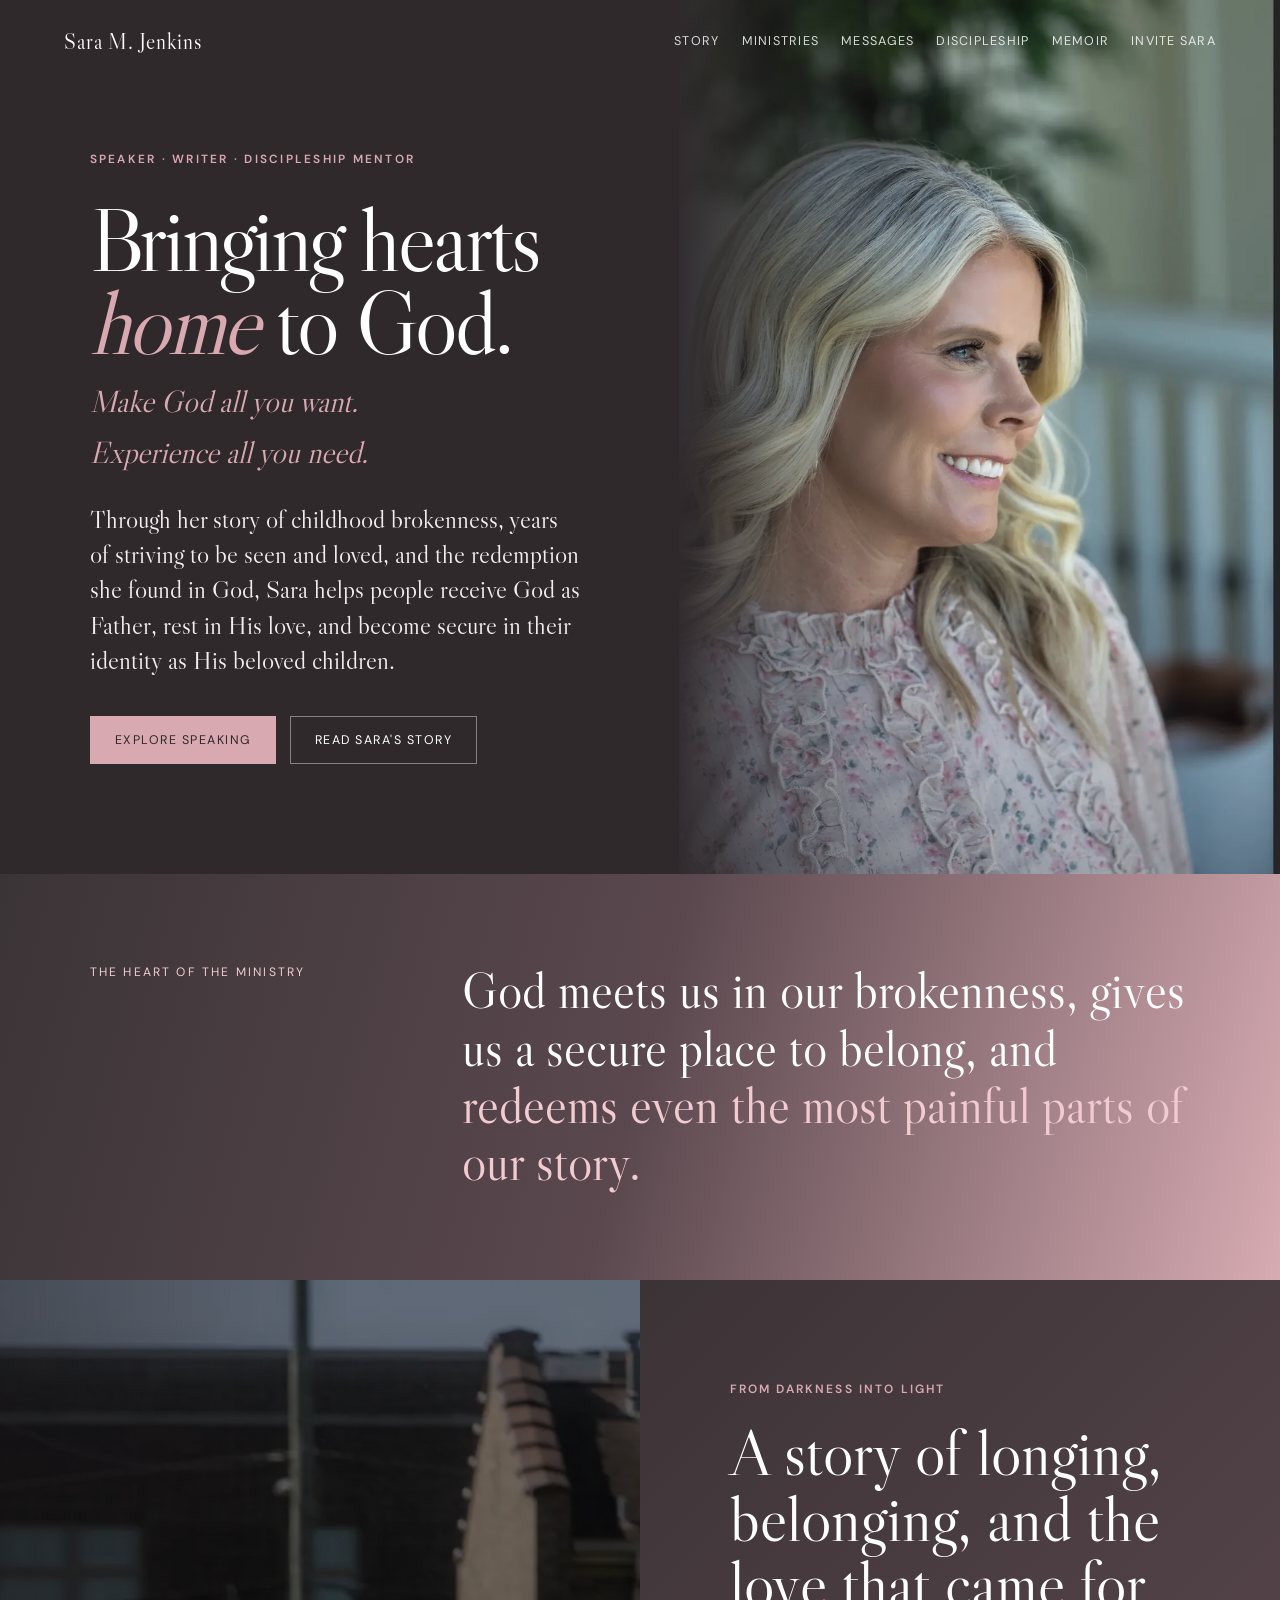
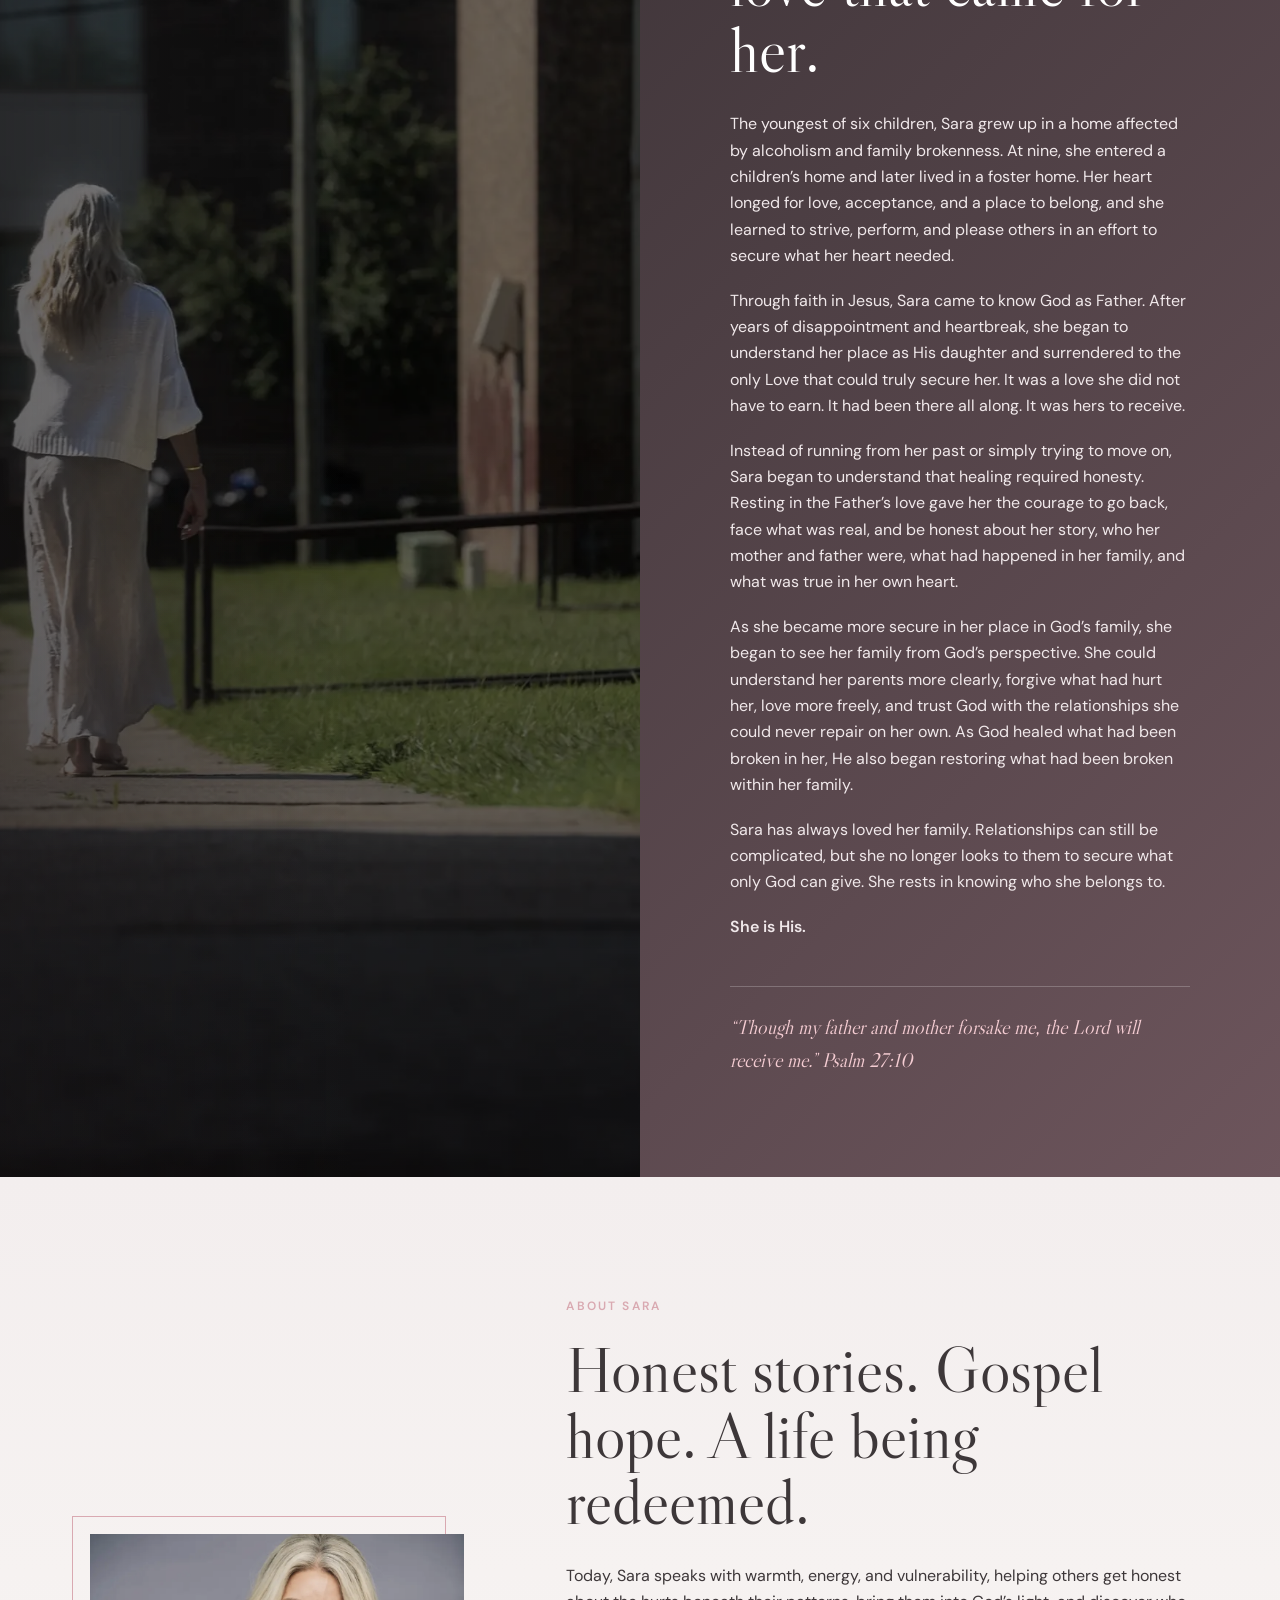
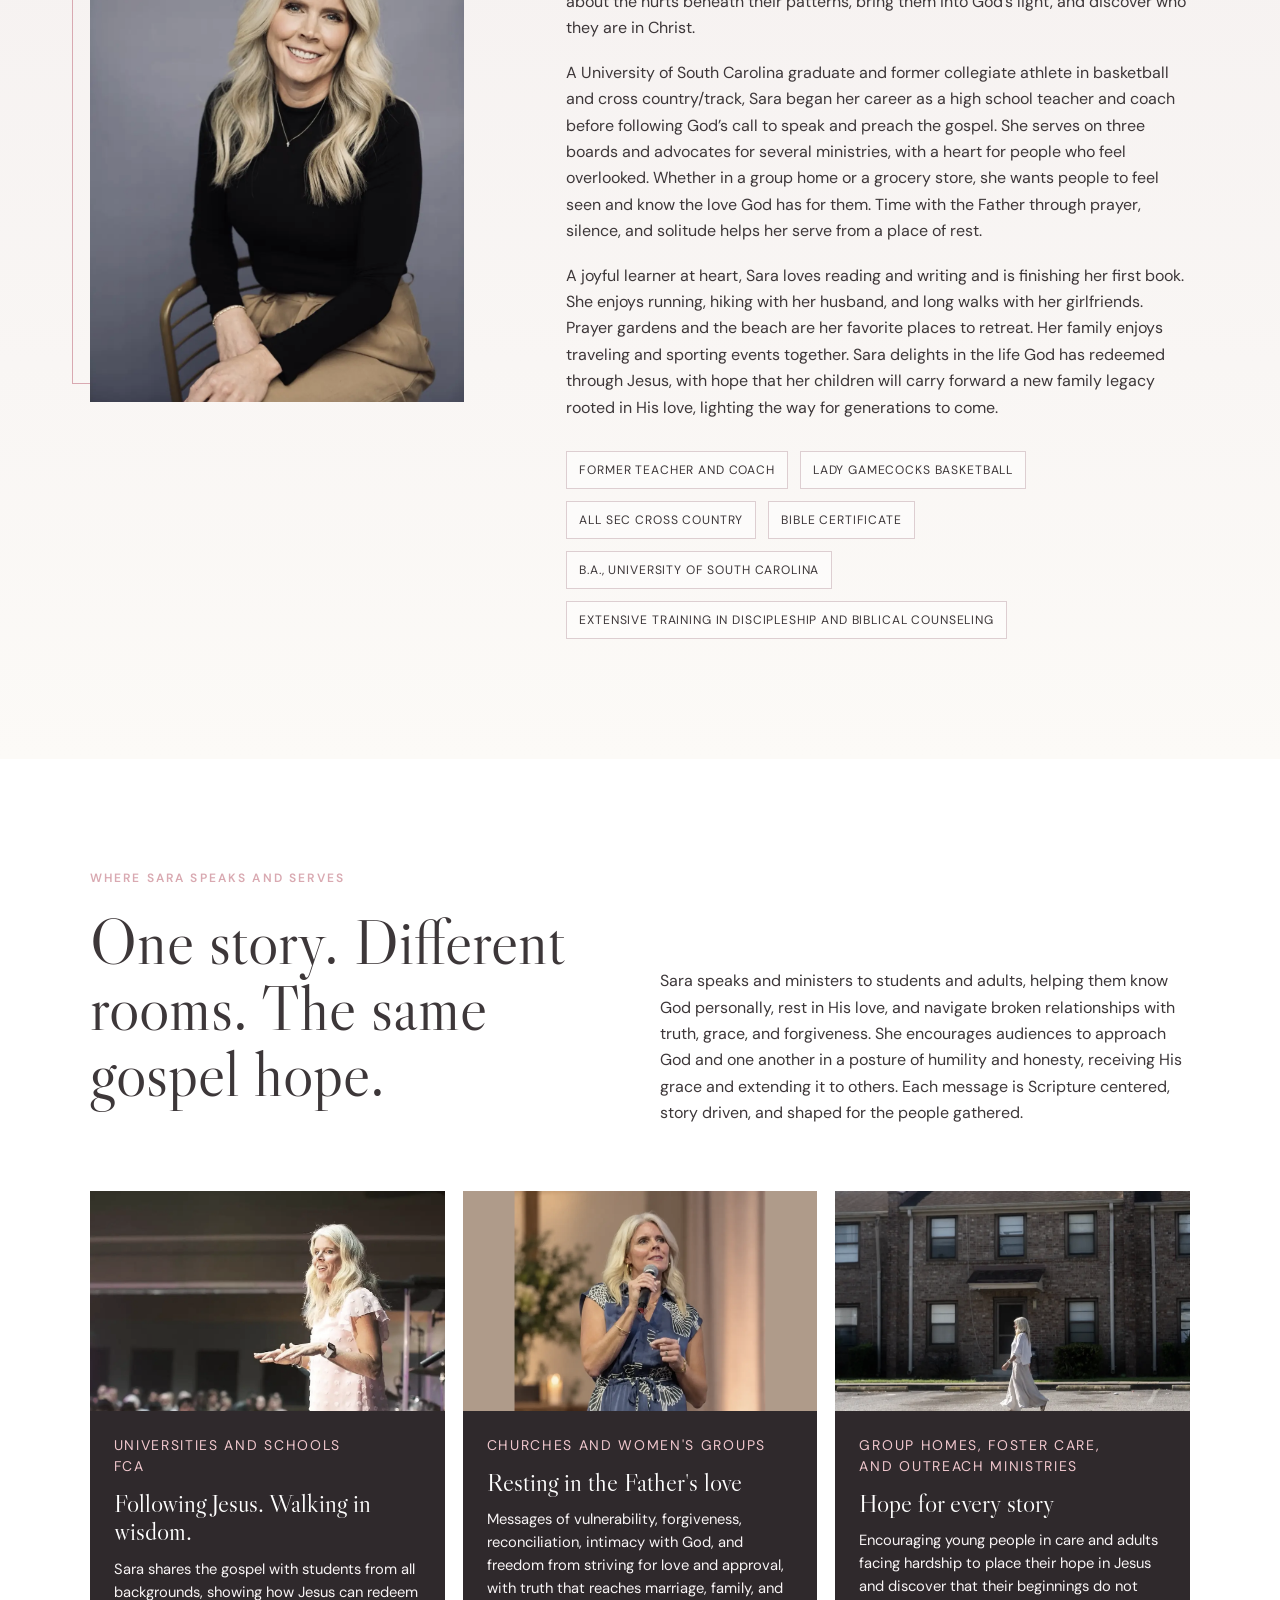
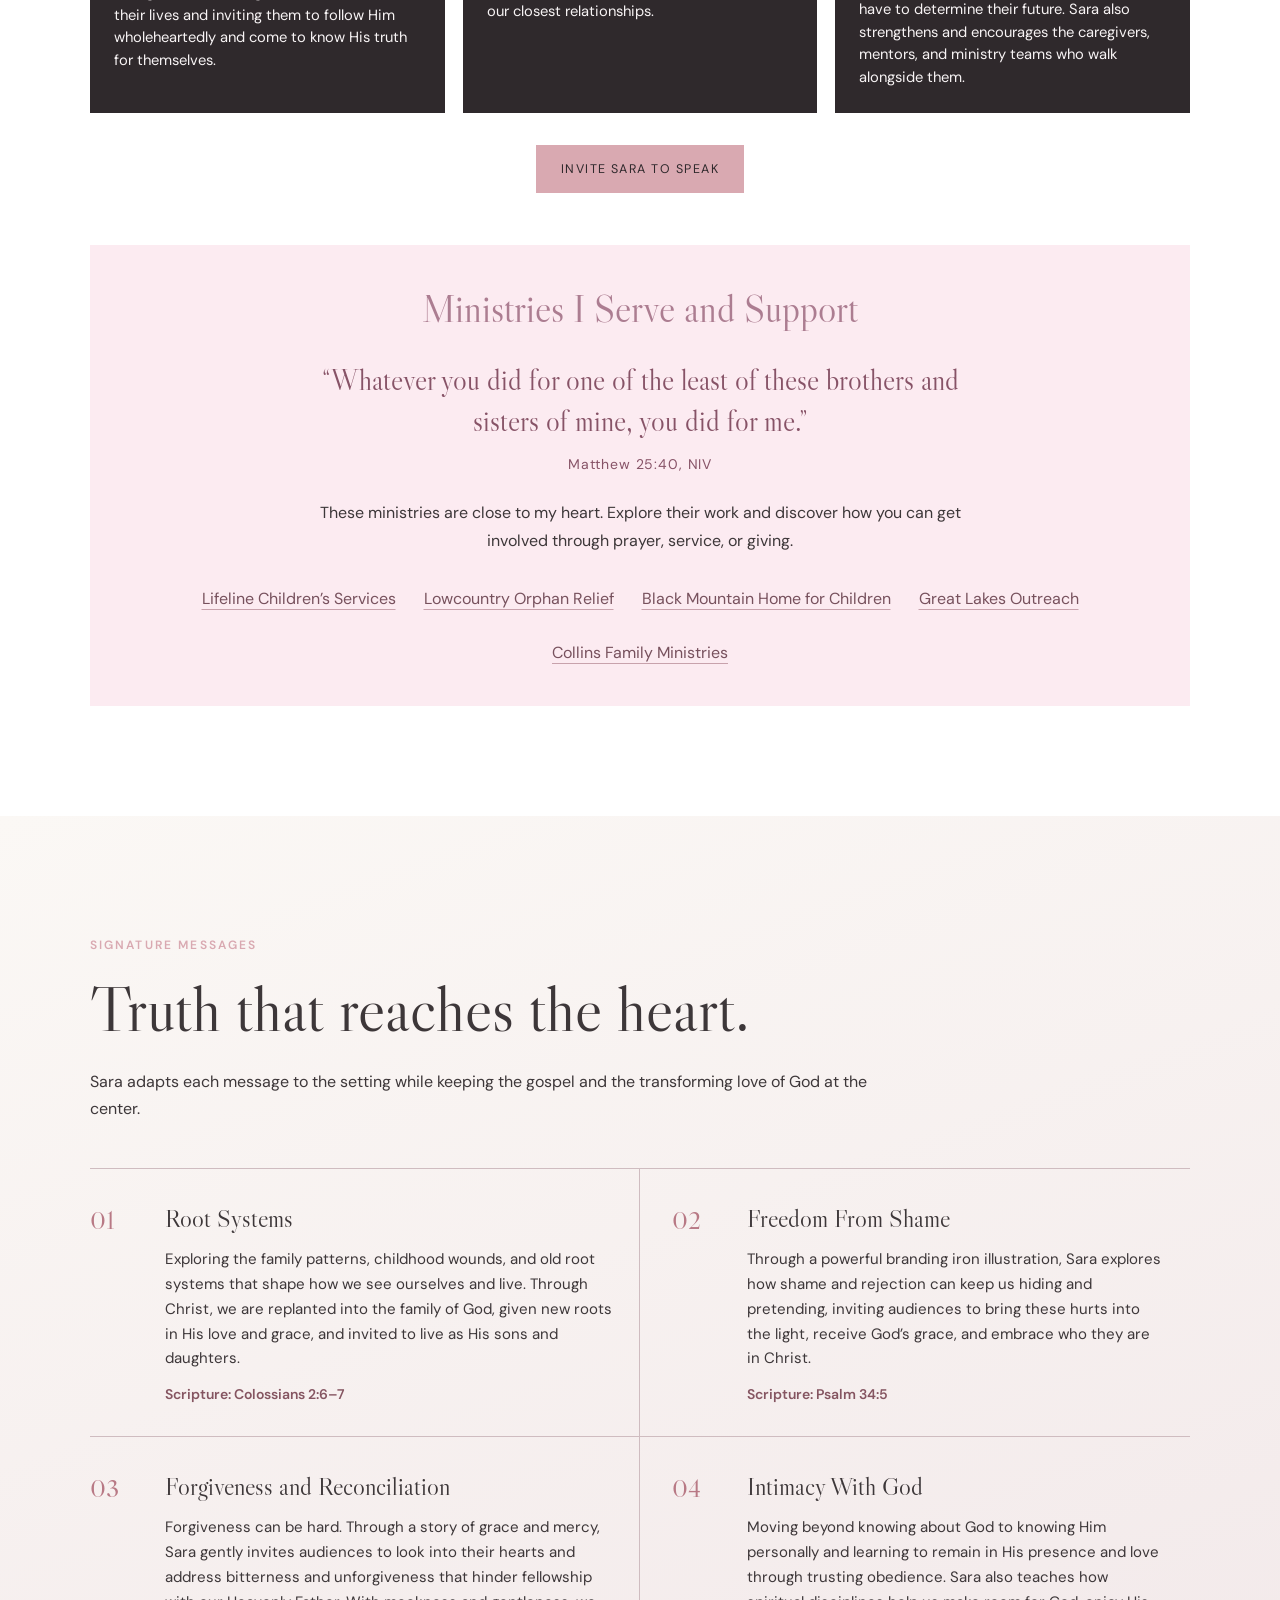
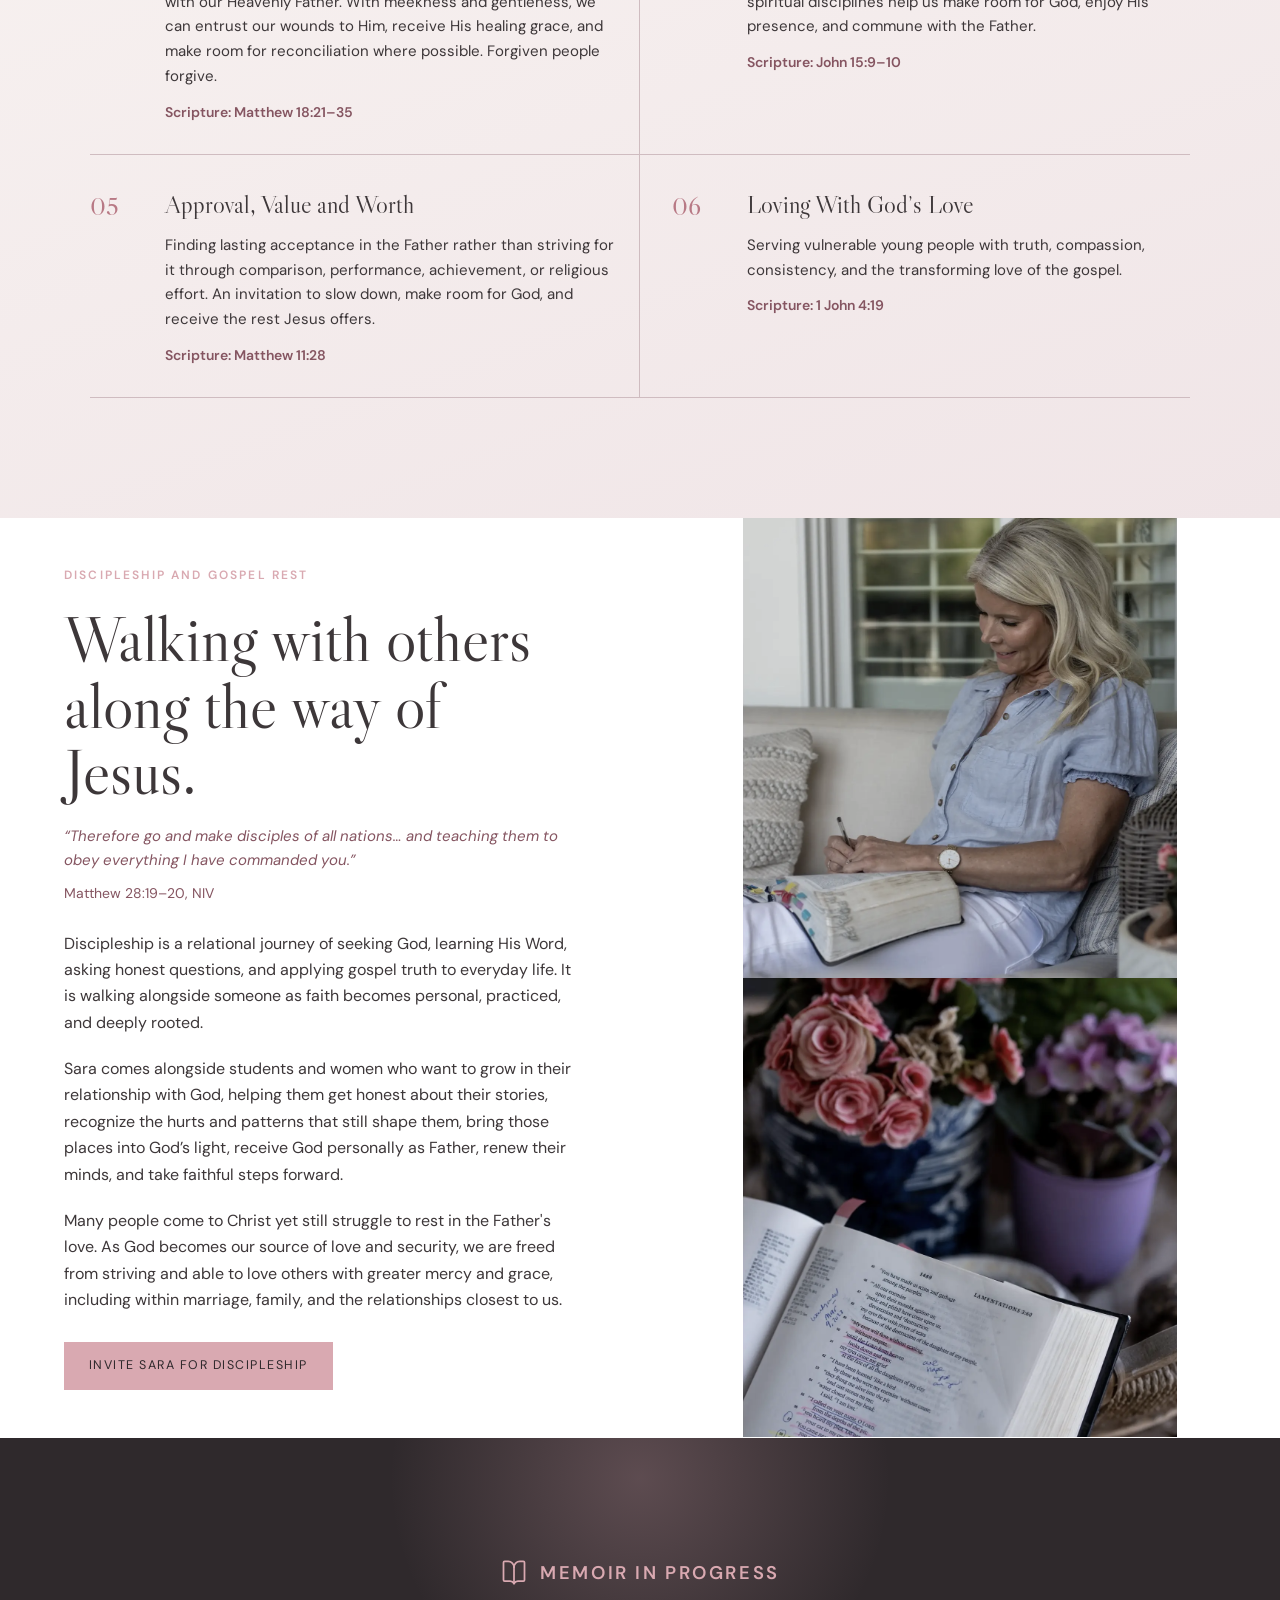
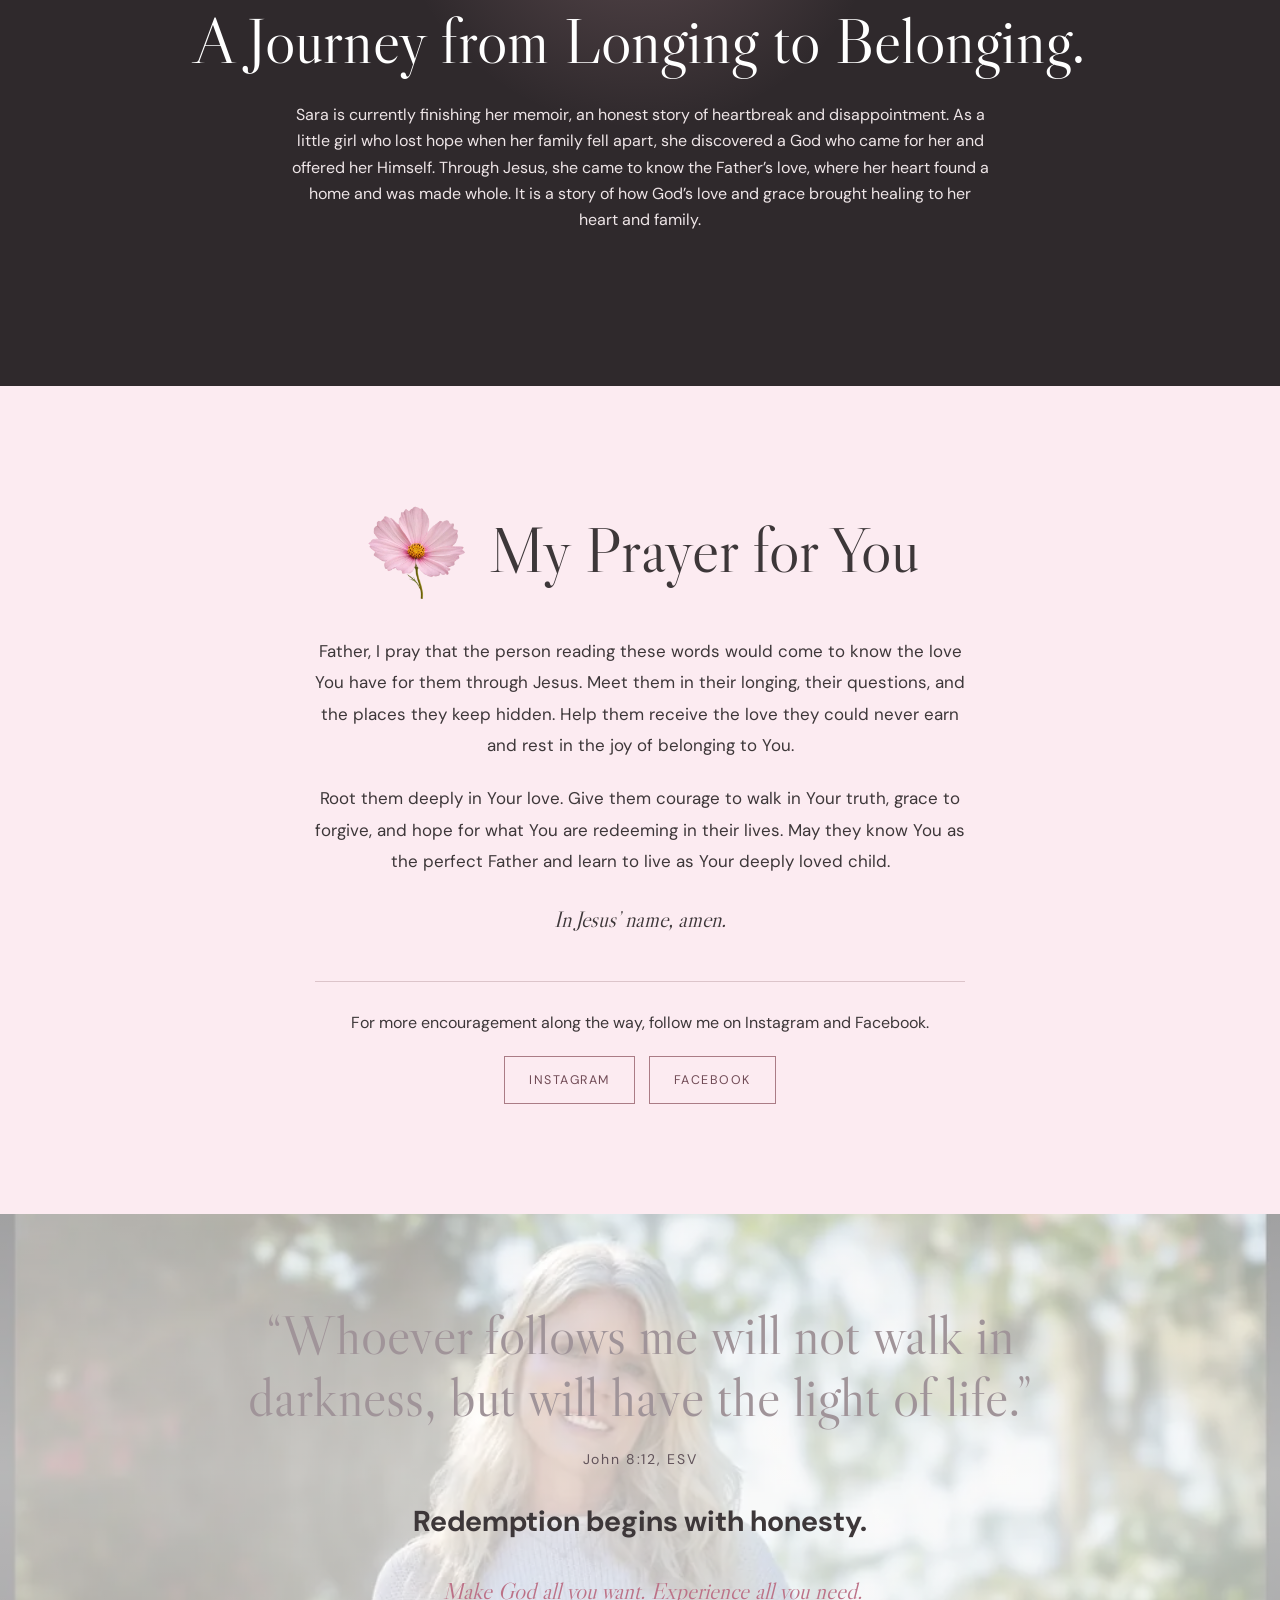
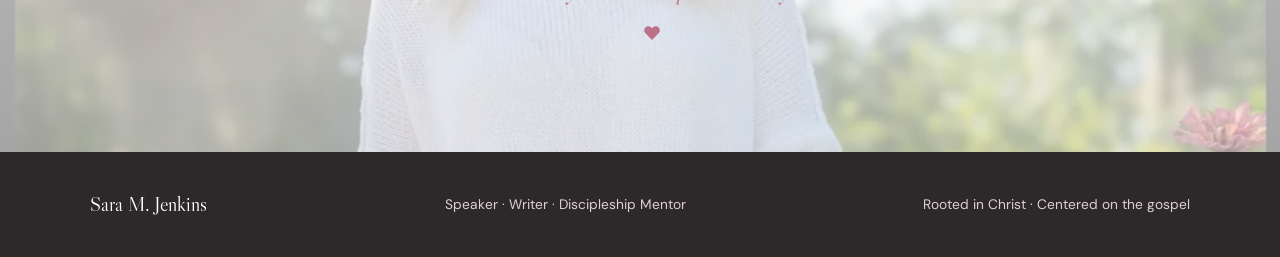
==== commit 6e574b69: "Remove redundant introductory paragraph from About Sara" ====
--- a/index.html
+++ b/index.html
@@ -43,7 +43,7 @@
     </section>
     <section class="mission"><div class="label">The heart of the ministry</div><blockquote>God meets us in our brokenness, gives us a secure place to belong, and <span>redeems even the most painful parts of our story.</span></blockquote></section>
     <section class="story" id="story"><div class="story-image"><img src="assets/story-neighborhood.webp" alt="Sara walking through the neighborhood where her story began"></div><div class="story-copy"><div class="section-kicker">From darkness into light</div><h2>A story of longing, belonging, and the love that came for her.</h2><p>The youngest of six children, Sara grew up in a home affected by alcoholism and family brokenness. At nine, she entered a children’s home and later lived in a foster home. Her heart longed for love, acceptance, and a place to belong, and she learned to strive, perform, and please others in an effort to secure what her heart needed.</p><p>Through faith in Jesus, Sara came to know God as Father. After years of disappointment and heartbreak, she began to understand her place as His daughter and surrendered to the only Love that could truly secure her. It was a love she did not have to earn. It had been there all along. It was hers to receive.</p><p>Instead of running from her past or simply trying to move on, Sara began to understand that healing required honesty. Resting in the Father’s love gave her the courage to go back, face what was real, and be honest about her story, who her mother and father were, what had happened in her family, and what was true in her own heart.</p><p>As she became more secure in her place in God’s family, she began to see her family from God’s perspective. She could understand her parents more clearly, forgive what had hurt her, love more freely, and trust God with the relationships she could never repair on her own. As God healed what had been broken in her, He also began restoring what had been broken within her family.</p><p>Sara has always loved her family. Relationships can still be complicated, but she no longer looks to them to secure what only God can give. She rests in knowing who she belongs to.</p><p class="story-affirmation">She is His.</p><div class="verse">“Though my father and mother forsake me, the Lord will receive me.” <span>Psalm 27:10</span></div></div></section>
-    <section class="about"><div class="about-photo"><img src="assets/sara-about.webp" alt="Portrait of Sara M. Jenkins"></div><div><div class="section-kicker">About Sara</div><h2>Honest stories. Gospel hope. A life being redeemed.</h2><p class="lead">Sara M. Jenkins knows what it is to spend years striving to be chosen, accepted, and secure. Through her own journey from childhood brokenness to belonging, she came to know God not only as Savior, but as the perfect Father and learned to rest in His love, a love she did not have to earn but could simply receive.</p><p>Today, Sara speaks with warmth, energy, and vulnerability, helping others get honest about the hurts beneath their patterns, bring them into God’s light, and discover who they are in Christ.</p><p>A University of South Carolina graduate and former collegiate athlete in basketball and cross country/track, Sara began her career as a high school teacher and coach before following God’s call to speak and preach the gospel. She serves on three boards and advocates for several ministries, with a heart for people who feel overlooked. Whether in a group home or a grocery store, she wants people to feel seen and know the love God has for them. Time with the Father through prayer, silence, and solitude helps her serve from a place of rest.</p><p>A joyful learner at heart, Sara loves reading and writing and is finishing her first book. She enjoys running, hiking with her husband, and long walks with her girlfriends. Prayer gardens and the beach are her favorite places to retreat. Her family enjoys traveling and sporting events together. Sara delights in the life God has redeemed through Jesus, with hope that her children will carry forward a new family legacy rooted in His love, lighting the way for generations to come.</p><div class="credentials"><span>Former teacher and coach</span><span>Lady Gamecocks basketball</span><span>All SEC cross country</span><span>Bible certificate</span><span>B.A., University of South Carolina</span><span>Extensive training in discipleship and biblical counseling</span></div></div></section>
+    <section class="about"><div class="about-photo"><img src="assets/sara-about.webp" alt="Portrait of Sara M. Jenkins"></div><div><div class="section-kicker">About Sara</div><h2>Honest stories. Gospel hope. A life being redeemed.</h2><p>Today, Sara speaks with warmth, energy, and vulnerability, helping others get honest about the hurts beneath their patterns, bring them into God’s light, and discover who they are in Christ.</p><p>A University of South Carolina graduate and former collegiate athlete in basketball and cross country/track, Sara began her career as a high school teacher and coach before following God’s call to speak and preach the gospel. She serves on three boards and advocates for several ministries, with a heart for people who feel overlooked. Whether in a group home or a grocery store, she wants people to feel seen and know the love God has for them. Time with the Father through prayer, silence, and solitude helps her serve from a place of rest.</p><p>A joyful learner at heart, Sara loves reading and writing and is finishing her first book. She enjoys running, hiking with her husband, and long walks with her girlfriends. Prayer gardens and the beach are her favorite places to retreat. Her family enjoys traveling and sporting events together. Sara delights in the life God has redeemed through Jesus, with hope that her children will carry forward a new family legacy rooted in His love, lighting the way for generations to come.</p><div class="credentials"><span>Former teacher and coach</span><span>Lady Gamecocks basketball</span><span>All SEC cross country</span><span>Bible certificate</span><span>B.A., University of South Carolina</span><span>Extensive training in discipleship and biblical counseling</span></div></div></section>
     <section class="pathways" id="ministries"><div class="pathways-head"><div><div class="section-kicker">Where Sara Speaks and Serves</div><h2>One story. Different rooms. The same gospel hope.</h2></div><p>Sara speaks and ministers to students and adults, helping them know God personally, rest in His love, and navigate broken relationships with truth, grace, and forgiveness. She encourages audiences to approach God and one another in a posture of humility and honesty, receiving His grace and extending it to others. Each message is Scripture centered, story driven, and shaped for the people gathered.</p></div><div class="cards">
       <article class="card photo-card"><img src="assets/sara-speaking.webp" alt="Sara speaking on stage in a pink shirt"><div class="card-content"><small>Universities and Schools<br>FCA</small><h3>Following Jesus. Walking in wisdom.</h3><p>Sara shares the gospel with students from all backgrounds, showing how Jesus can redeem their lives and inviting them to follow Him wholeheartedly and come to know His truth for themselves.</p></div></article>
       <article class="card photo-card church-card"><img src="assets/sara-ministry-enhanced.webp" alt="Sara speaking at a ministry gathering"><div class="card-content"><small>Churches and women's groups</small><h3>Resting in the Father's love</h3><p>Messages of vulnerability, forgiveness, reconciliation, intimacy with God, and freedom from striving for love and approval, with truth that reaches marriage, family, and our closest relationships.</p></div></article>
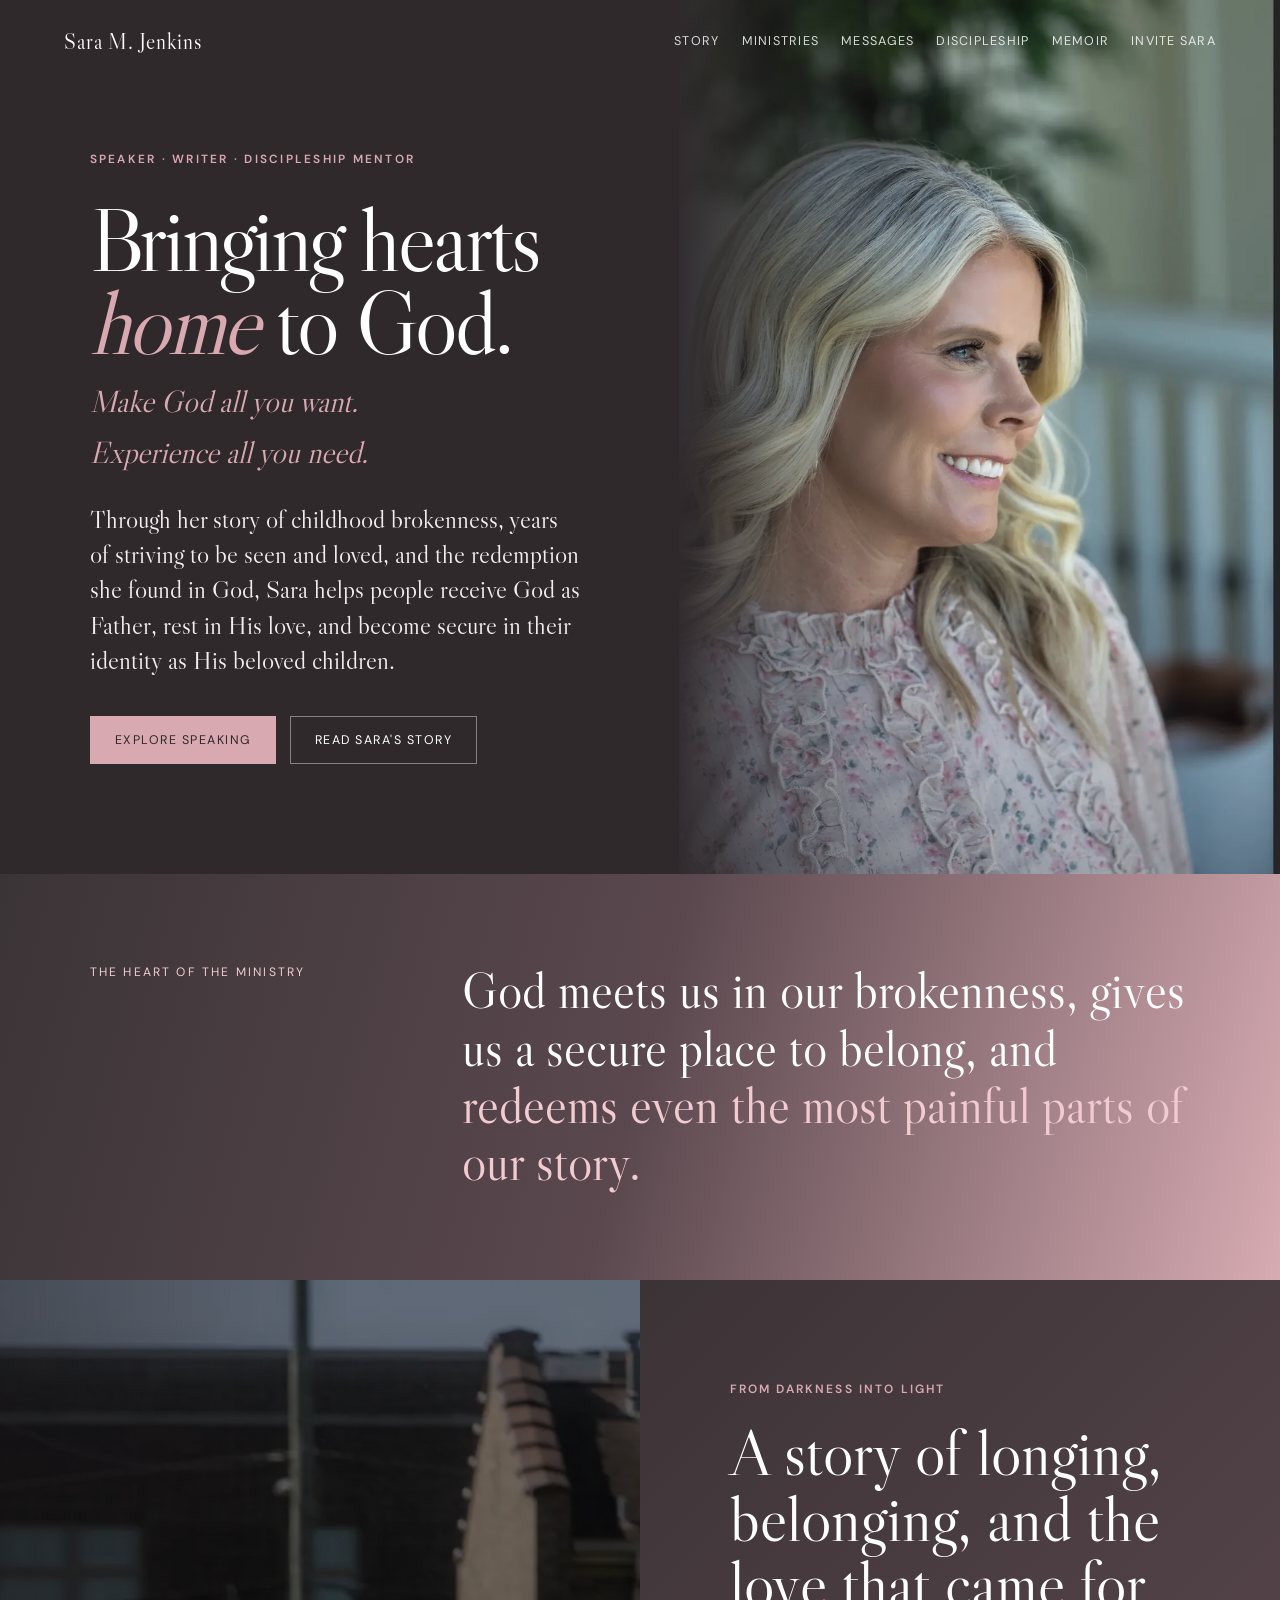
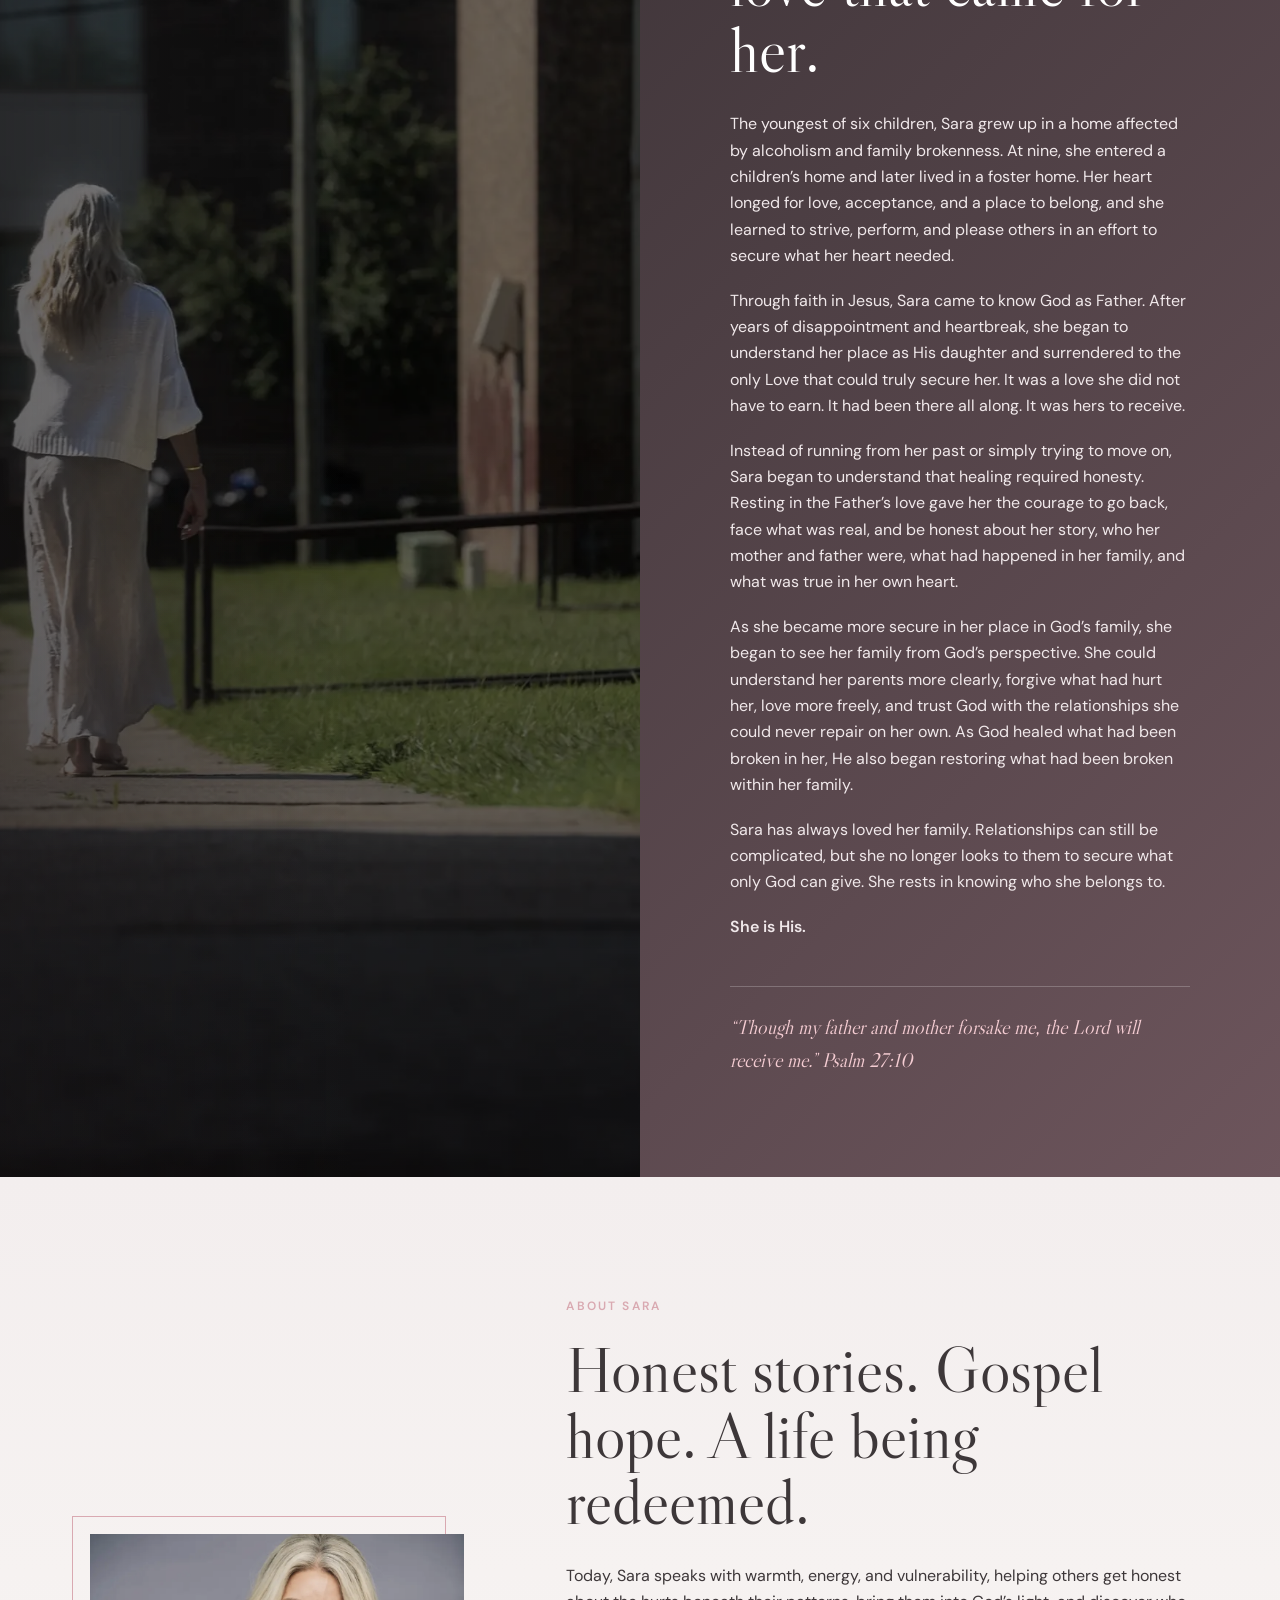
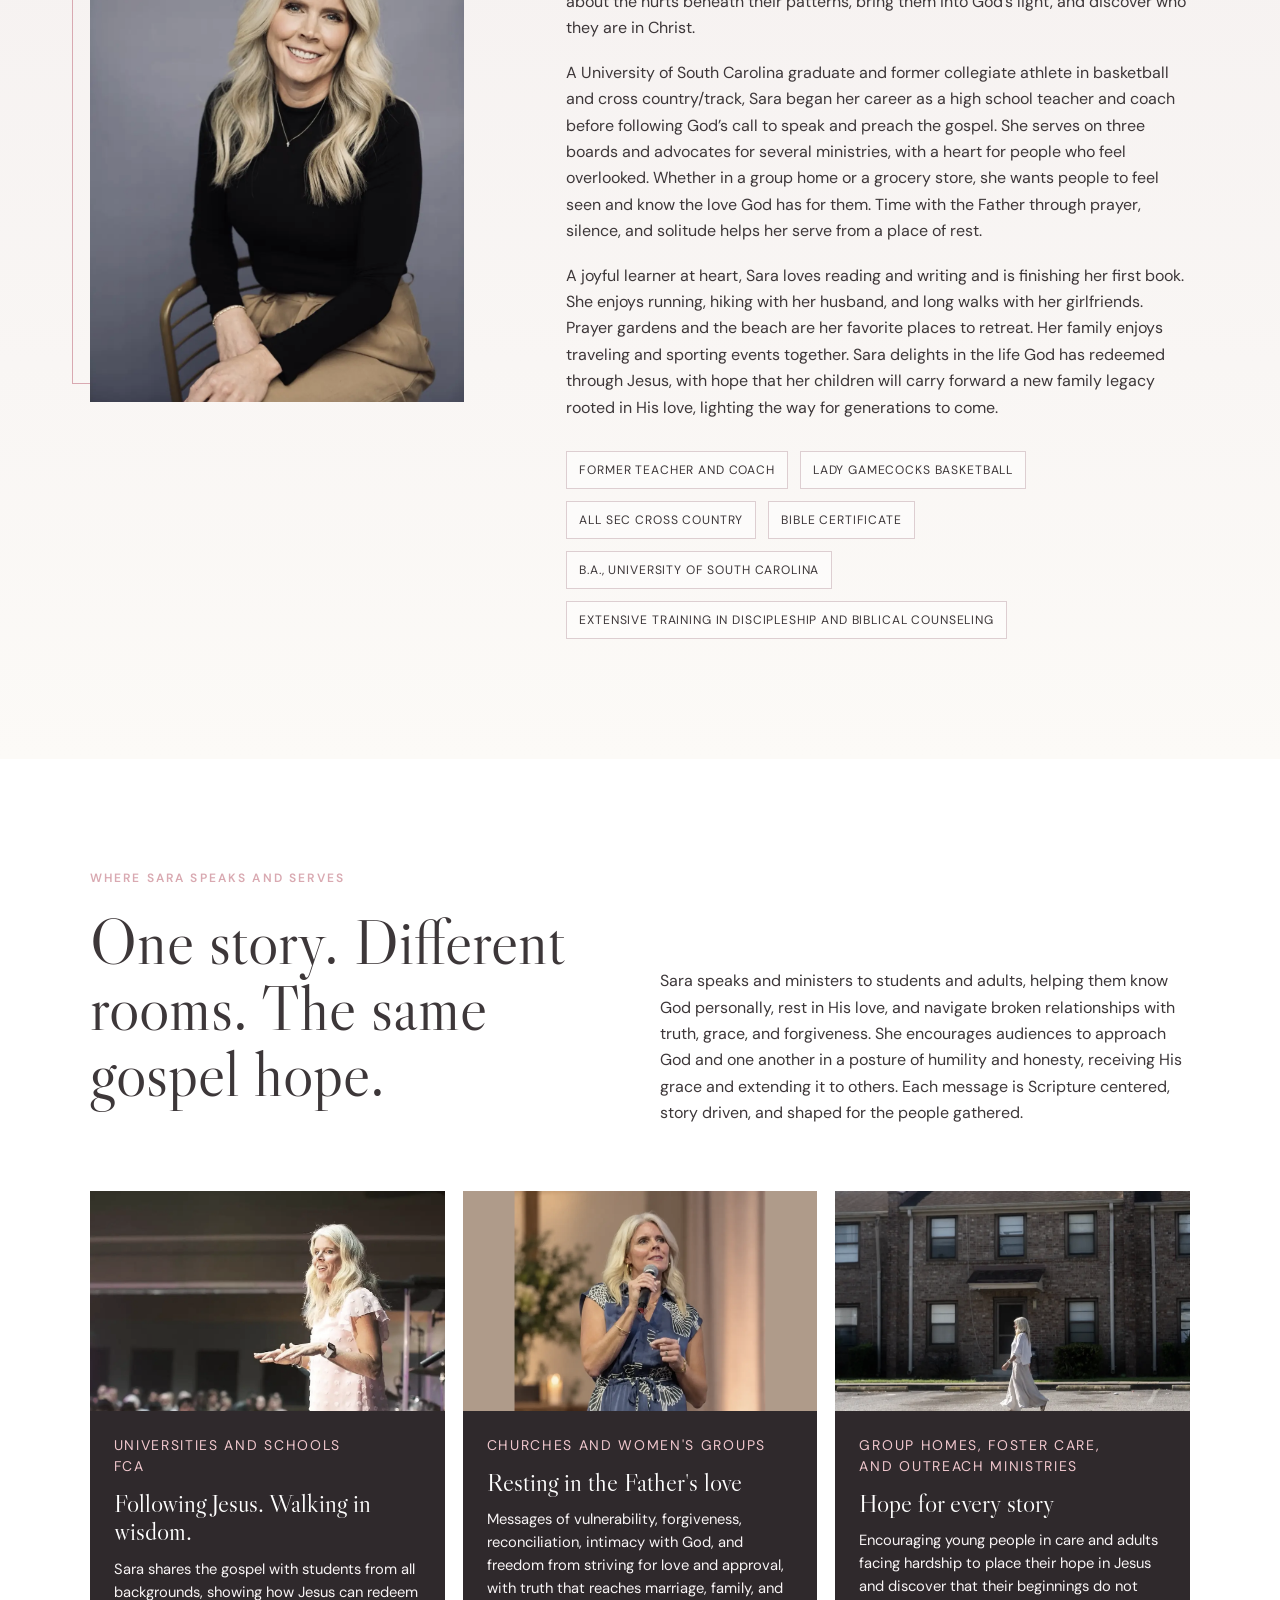
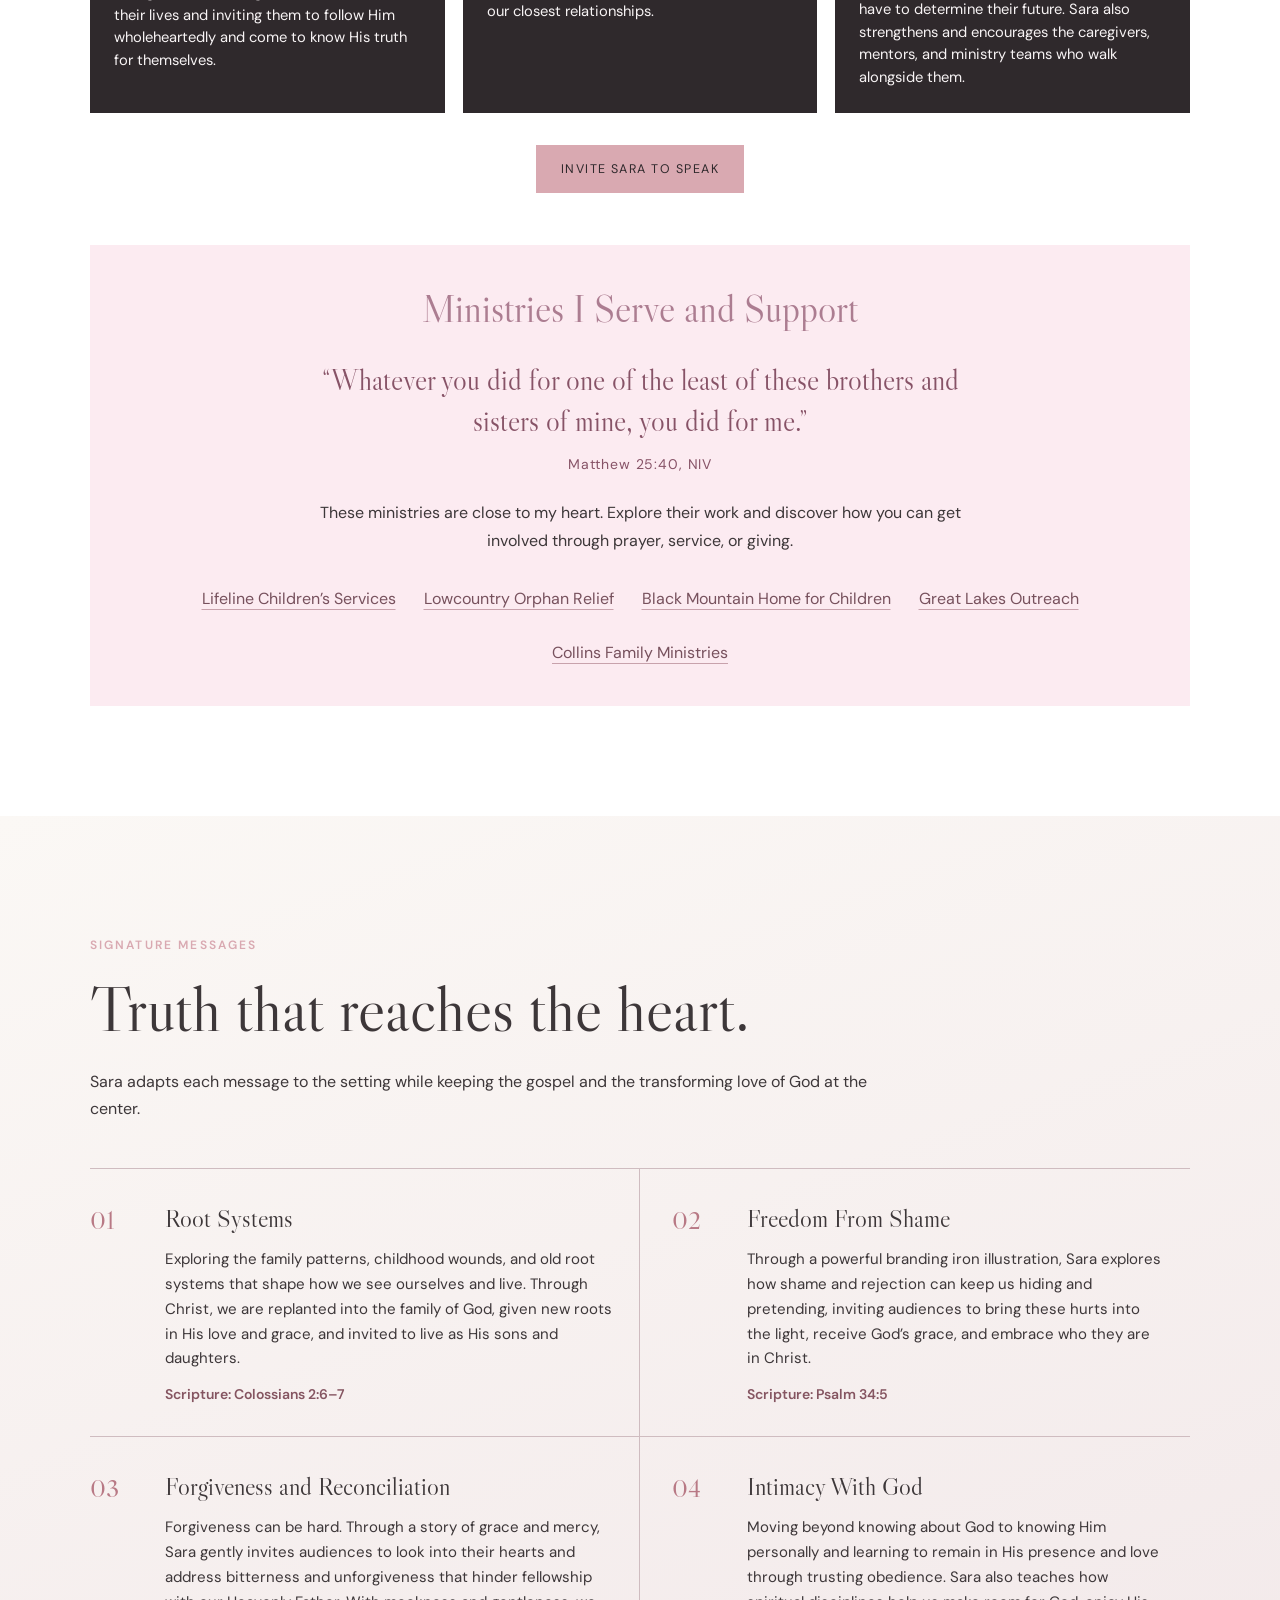
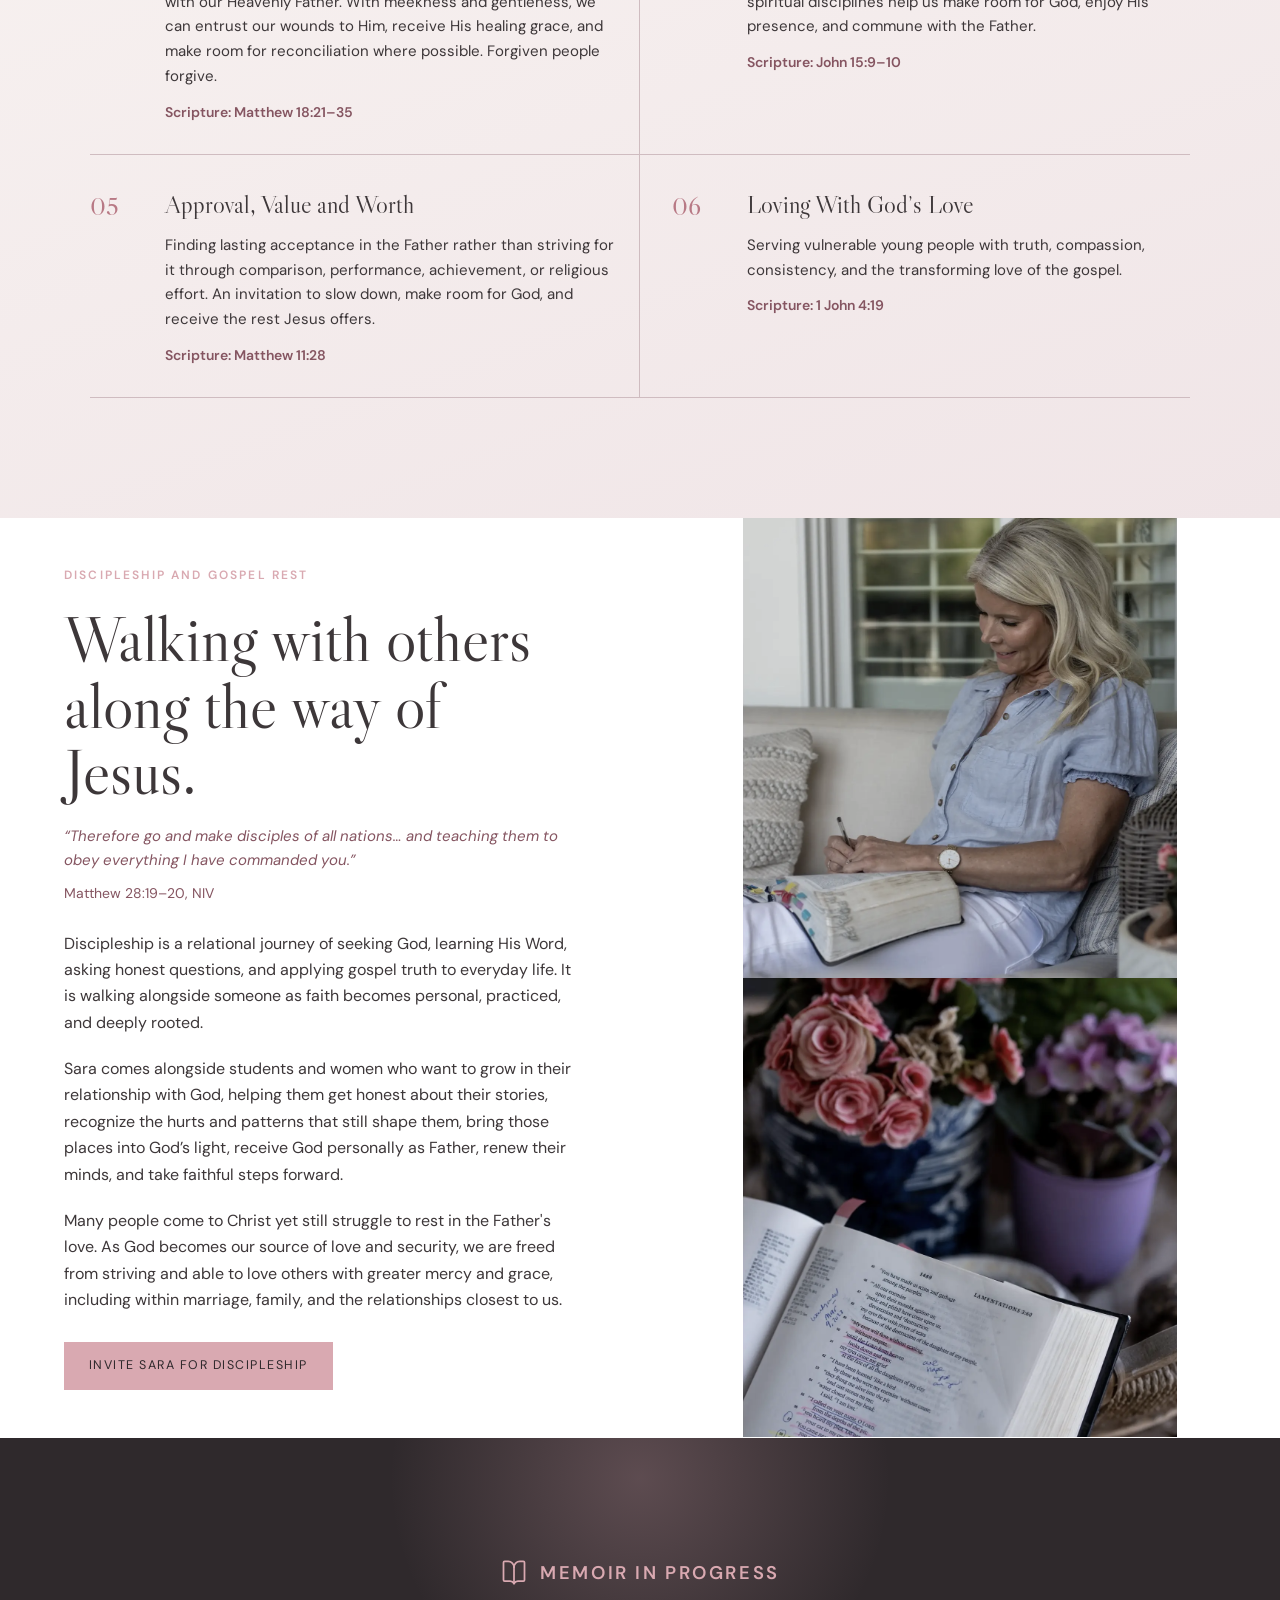
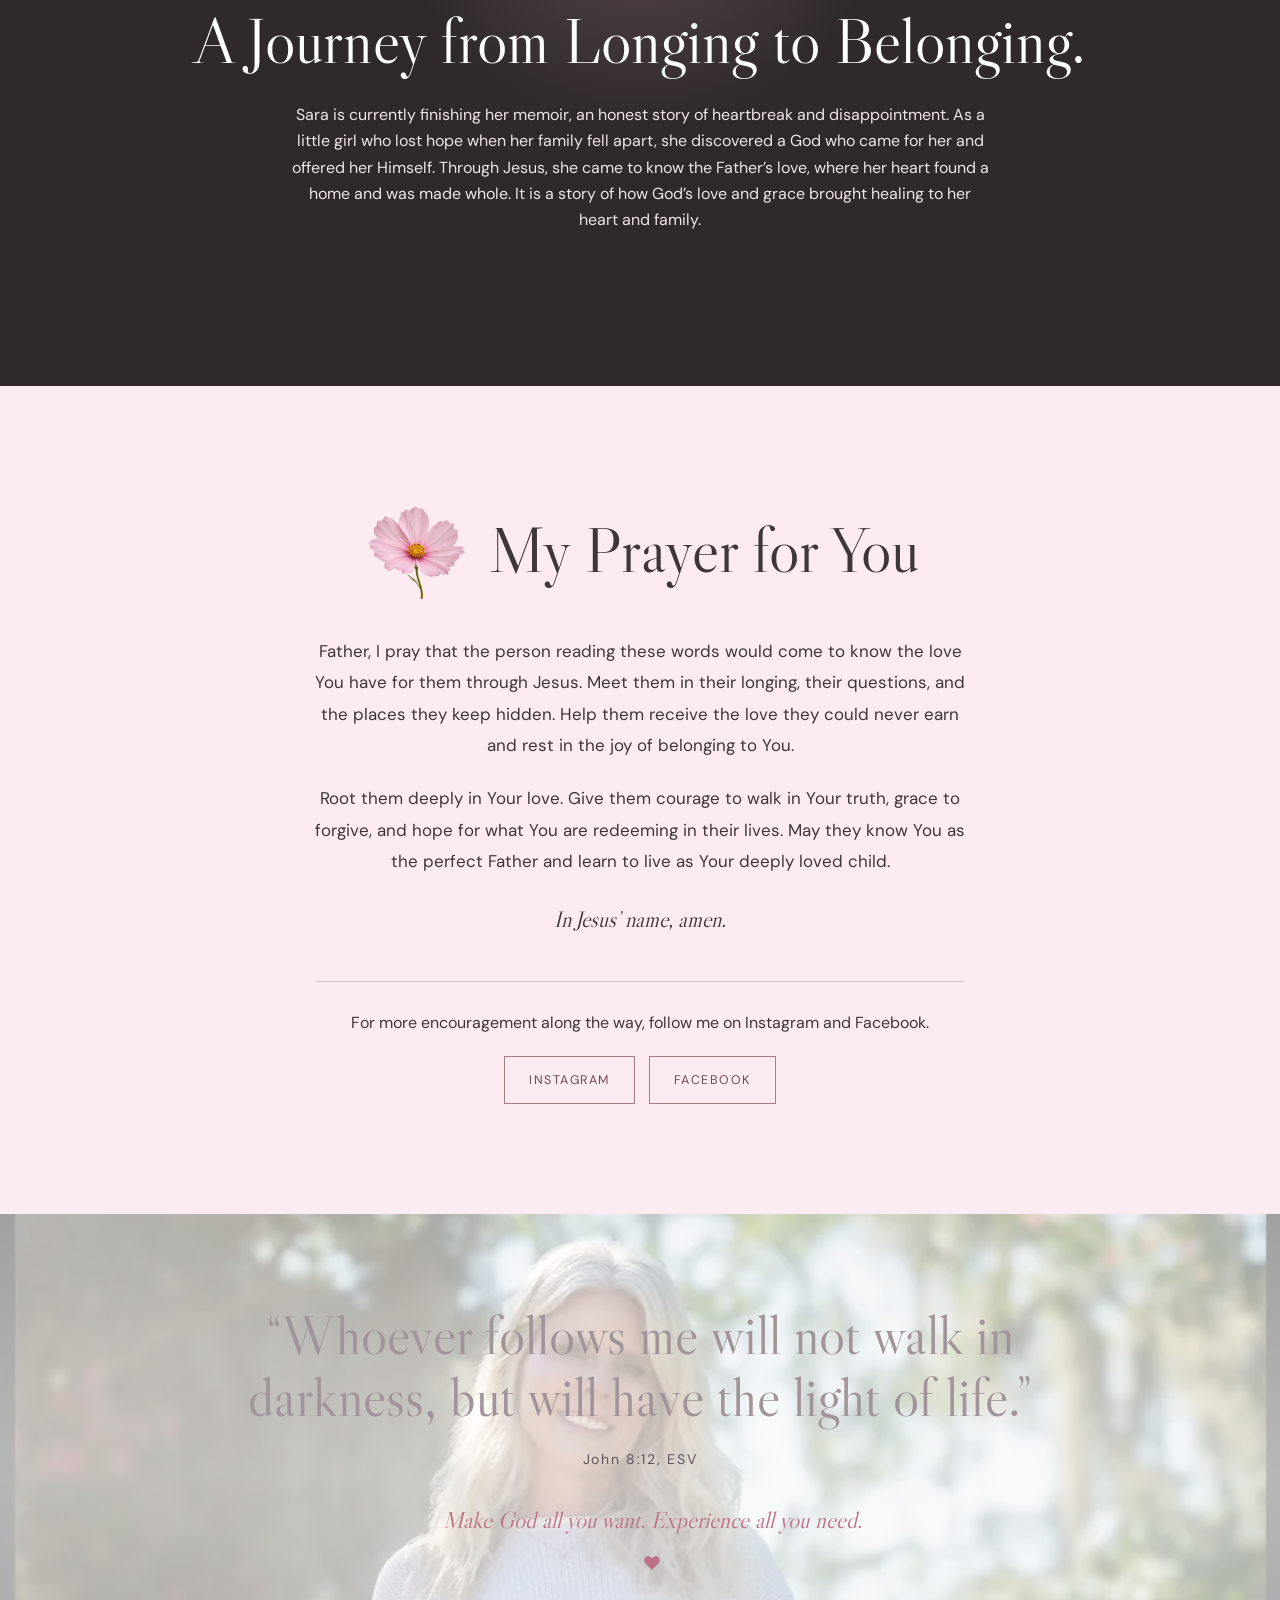
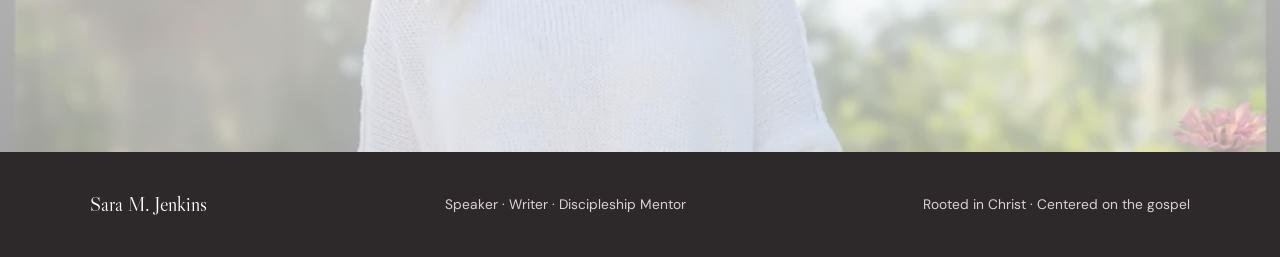
==== commit 7d0992be: "Remove Redemption begins with honesty from closing section" ====
--- a/index.html
+++ b/index.html
@@ -60,7 +60,7 @@
     <section class="rest" id="discipleship"><div class="rest-copy"><div class="section-kicker">Discipleship and gospel rest</div><h2>Walking with others along the way of Jesus.</h2><blockquote class="discipleship-scripture"><p>“Therefore go and make disciples of all nations… and teaching them to obey everything I have commanded you.”</p><cite>Matthew 28:19–20, NIV</cite></blockquote><p>Discipleship is a relational journey of seeking God, learning His Word, asking honest questions, and applying gospel truth to everyday life. It is walking alongside someone as faith becomes personal, practiced, and deeply rooted.</p><p>Sara comes alongside students and women who want to grow in their relationship with God, helping them get honest about their stories, recognize the hurts and patterns that still shape them, bring those places into God’s light, receive God personally as Father, renew their minds, and take faithful steps forward.</p><p>Many people come to Christ yet still struggle to rest in the Father's love. As God becomes our source of love and security, we are freed from striving and able to love others with greater mercy and grace, including within marriage, family, and the relationships closest to us.</p><a class="button" href="mailto:saramariejenks@gmail.com?subject=Discipleship%20with%20Sara">Invite Sara for discipleship</a></div><div class="rest-photos"><figure class="rest-photo"><img src="assets/quiet-time.webp" alt="Sara reading Scripture in a quiet moment"></figure><figure class="rest-photo"><img src="assets/bible.webp" alt="An open Bible with handwritten notes and flowers"></figure></div></section>
     <section class="book" id="memoir"><div class="book-inner"><div class="section-kicker memoir-kicker"><svg class="memoir-icon" xmlns="http://www.w3.org/2000/svg" width="28" height="28" viewBox="0 0 24 24" fill="none" stroke="currentColor" stroke-width="1.5" stroke-linecap="round" stroke-linejoin="round" aria-hidden="true"><path d="M12 7v14"/><path d="M3 18V3a1 1 0 0 1 1-1h3a5 5 0 0 1 5 5 5 5 0 0 1 5-5h3a1 1 0 0 1 1 1v15a1 1 0 0 1-1 1h-4a4 4 0 0 0-4 2 4 4 0 0 0-4-2H4a1 1 0 0 1-1-1Z"/></svg><span>Memoir in progress</span></div><h2>A Journey from Longing to Belonging.</h2><p>Sara is currently finishing her memoir, an honest story of heartbreak and disappointment. As a little girl who lost hope when her family fell apart, she discovered a God who came for her and offered her Himself. Through Jesus, she came to know the Father’s love, where her heart found a home and was made whole. It is a story of how God’s love and grace brought healing to her heart and family.</p></div></section>
     <section class="contact prayer" id="contact"><div class="contact-inner"><div class="prayer-heading"><img class="prayer-flower" src="[data-uri]" alt="" width="108" height="108" loading="lazy"><h2>My Prayer for You</h2></div><div class="prayer-copy"><p>Father, I pray that the person reading these words would come to know the love You have for them through Jesus. Meet them in their longing, their questions, and the places they keep hidden. Help them receive the love they could never earn and rest in the joy of belonging to You.</p><p>Root them deeply in Your love. Give them courage to walk in Your truth, grace to forgive, and hope for what You are redeeming in their lives. May they know You as the perfect Father and learn to live as Your deeply loved child.</p><p class="prayer-amen">In Jesus’ name, amen.</p></div><div class="prayer-social"><p>For more encouragement along the way, follow me on Instagram and Facebook.</p><div class="contact-actions"><a class="button secondary" href="https://www.instagram.com/saramjenkins7/" target="_blank" rel="noopener noreferrer" aria-label="Follow Sara on Instagram">Instagram</a><a class="button secondary" href="https://www.facebook.com/share/1LiRqxjws6/?mibextid=wwXIfr" target="_blank" rel="noopener noreferrer" aria-label="Follow Sara on Facebook">Facebook</a></div></div></div></section>
-    <section class="closing"><blockquote class="closing-verse"><p>“Whoever follows me will not walk in darkness, but will have the light of life.”</p><cite>John 8:12, ESV</cite></blockquote><p class="closing-personal"><strong>Redemption begins with honesty.</strong></p><div class="tagline">Make God all you want. Experience all you need.<svg class="tagline-heart" xmlns="http://www.w3.org/2000/svg" width="18" height="18" viewBox="0 0 24 24" fill="none" stroke="currentColor" stroke-width="1.5" stroke-linecap="round" stroke-linejoin="round" aria-hidden="true"><path d="M20.84 4.61a5.5 5.5 0 0 0-7.78 0L12 5.67l-1.06-1.06a5.5 5.5 0 0 0-7.78 7.78l1.06 1.06L12 21.23l7.78-7.78 1.06-1.06a5.5 5.5 0 0 0 0-7.78Z"/></svg></div></section>
+    <section class="closing"><blockquote class="closing-verse"><p>“Whoever follows me will not walk in darkness, but will have the light of life.”</p><cite>John 8:12, ESV</cite></blockquote><div class="tagline">Make God all you want. Experience all you need.<svg class="tagline-heart" xmlns="http://www.w3.org/2000/svg" width="18" height="18" viewBox="0 0 24 24" fill="none" stroke="currentColor" stroke-width="1.5" stroke-linecap="round" stroke-linejoin="round" aria-hidden="true"><path d="M20.84 4.61a5.5 5.5 0 0 0-7.78 0L12 5.67l-1.06-1.06a5.5 5.5 0 0 0-7.78 7.78l1.06 1.06L12 21.23l7.78-7.78 1.06-1.06a5.5 5.5 0 0 0 0-7.78Z"/></svg></div></section>
   </main>
   <footer><div class="footer-brand">Sara M. Jenkins</div><div>Speaker · Writer · Discipleship Mentor</div><div>Rooted in Christ · Centered on the gospel</div></footer>
 </body>
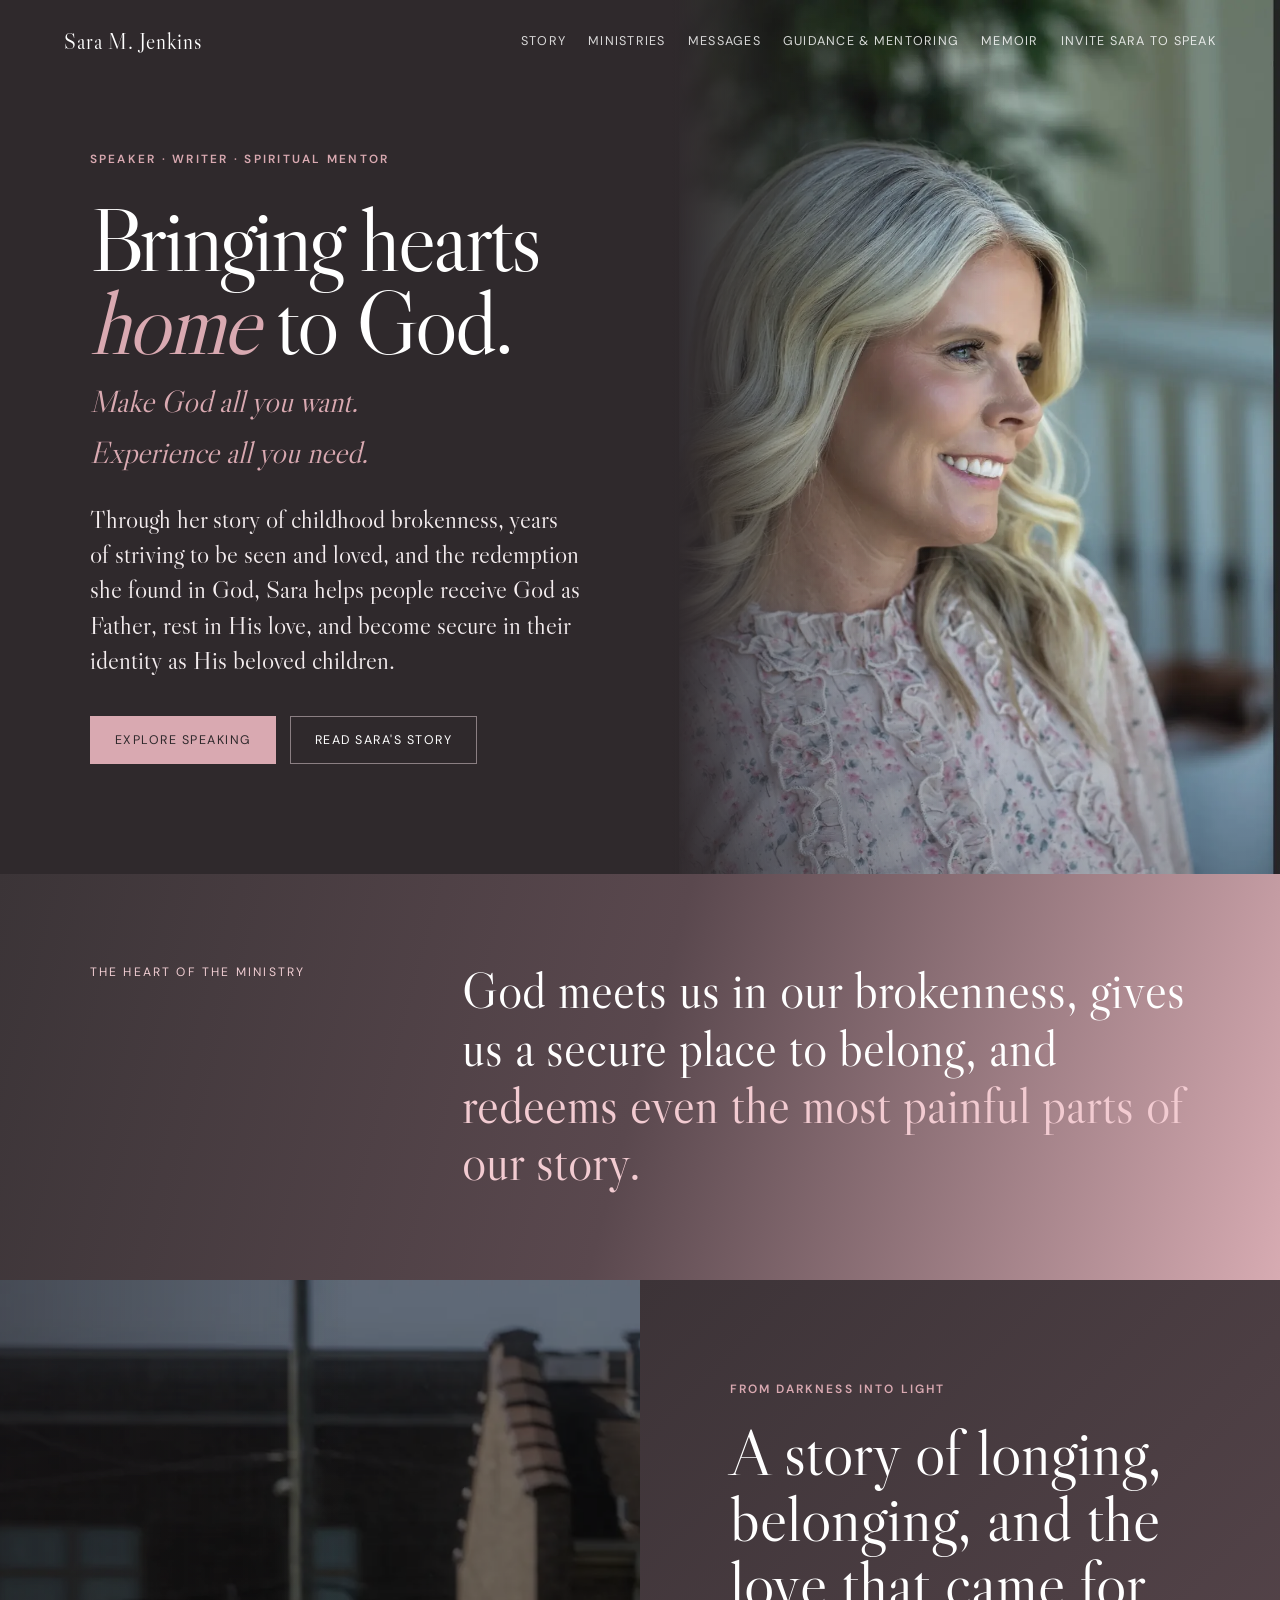
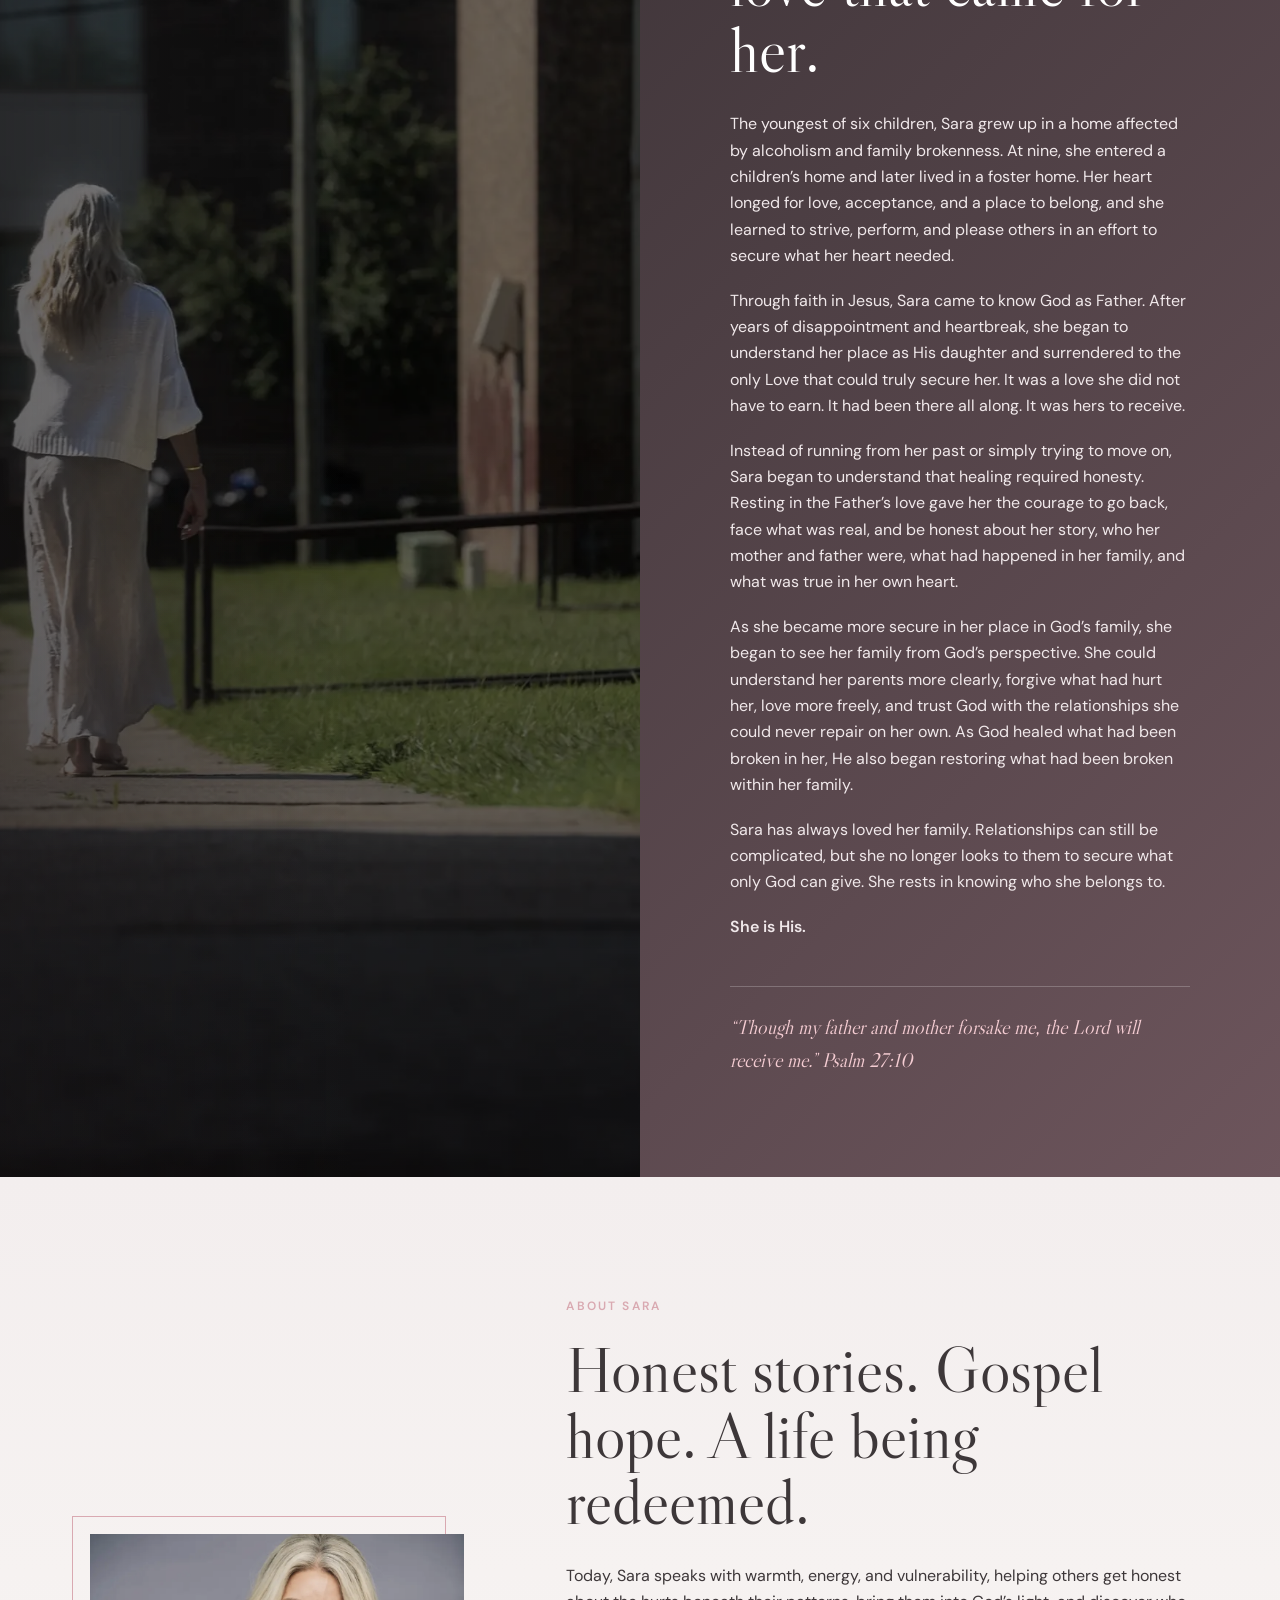
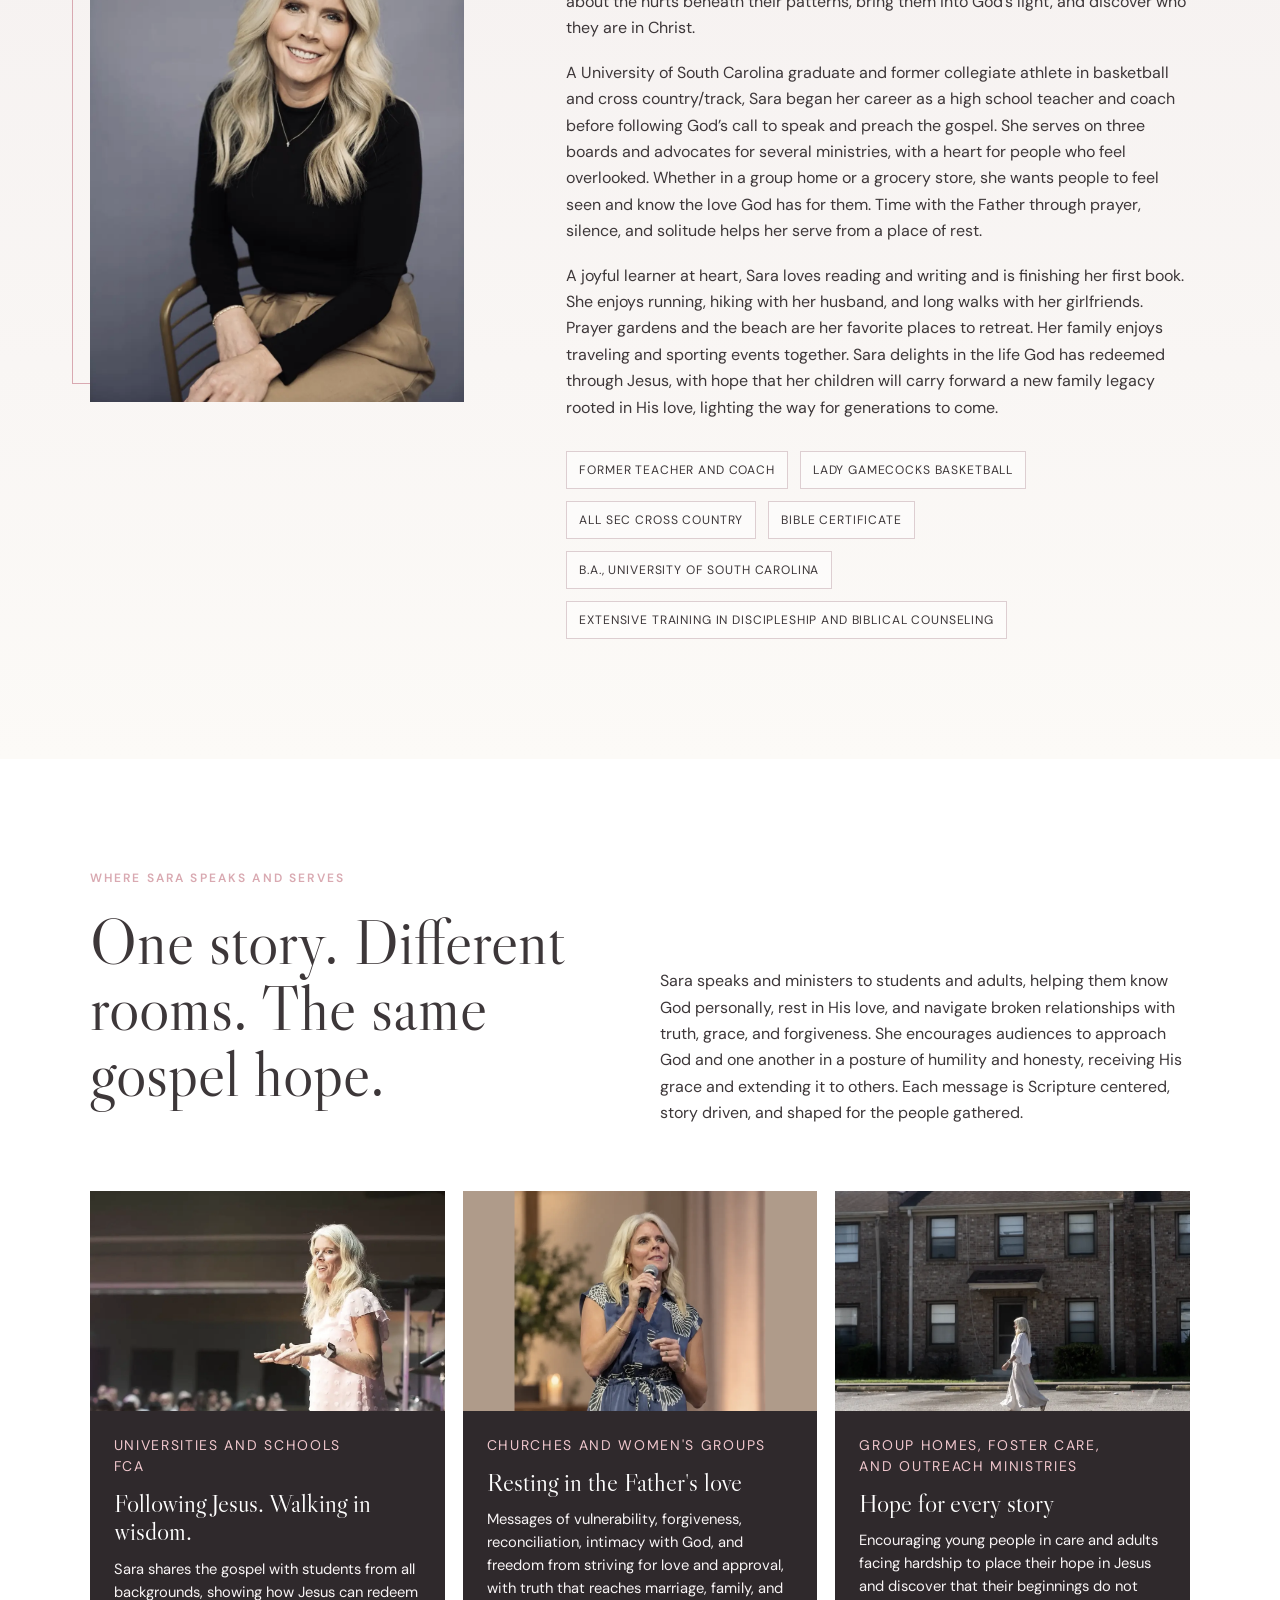
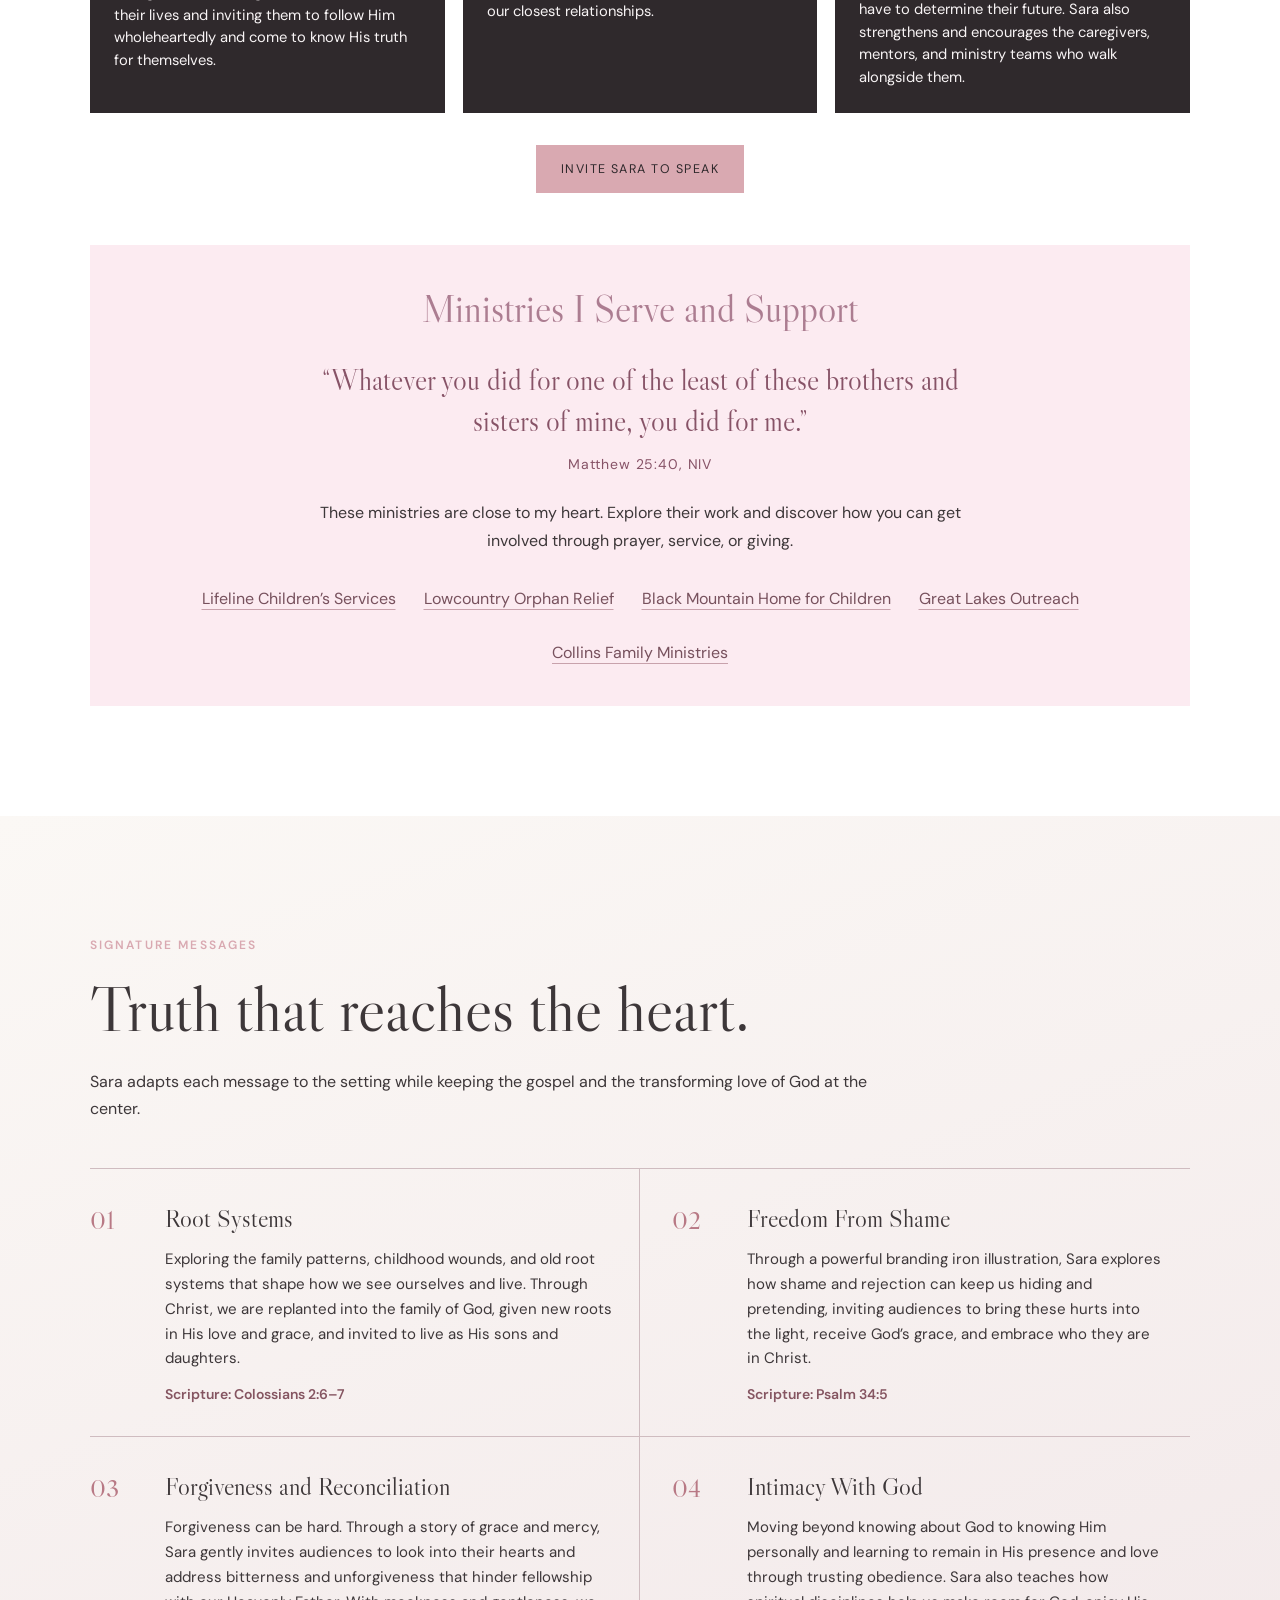
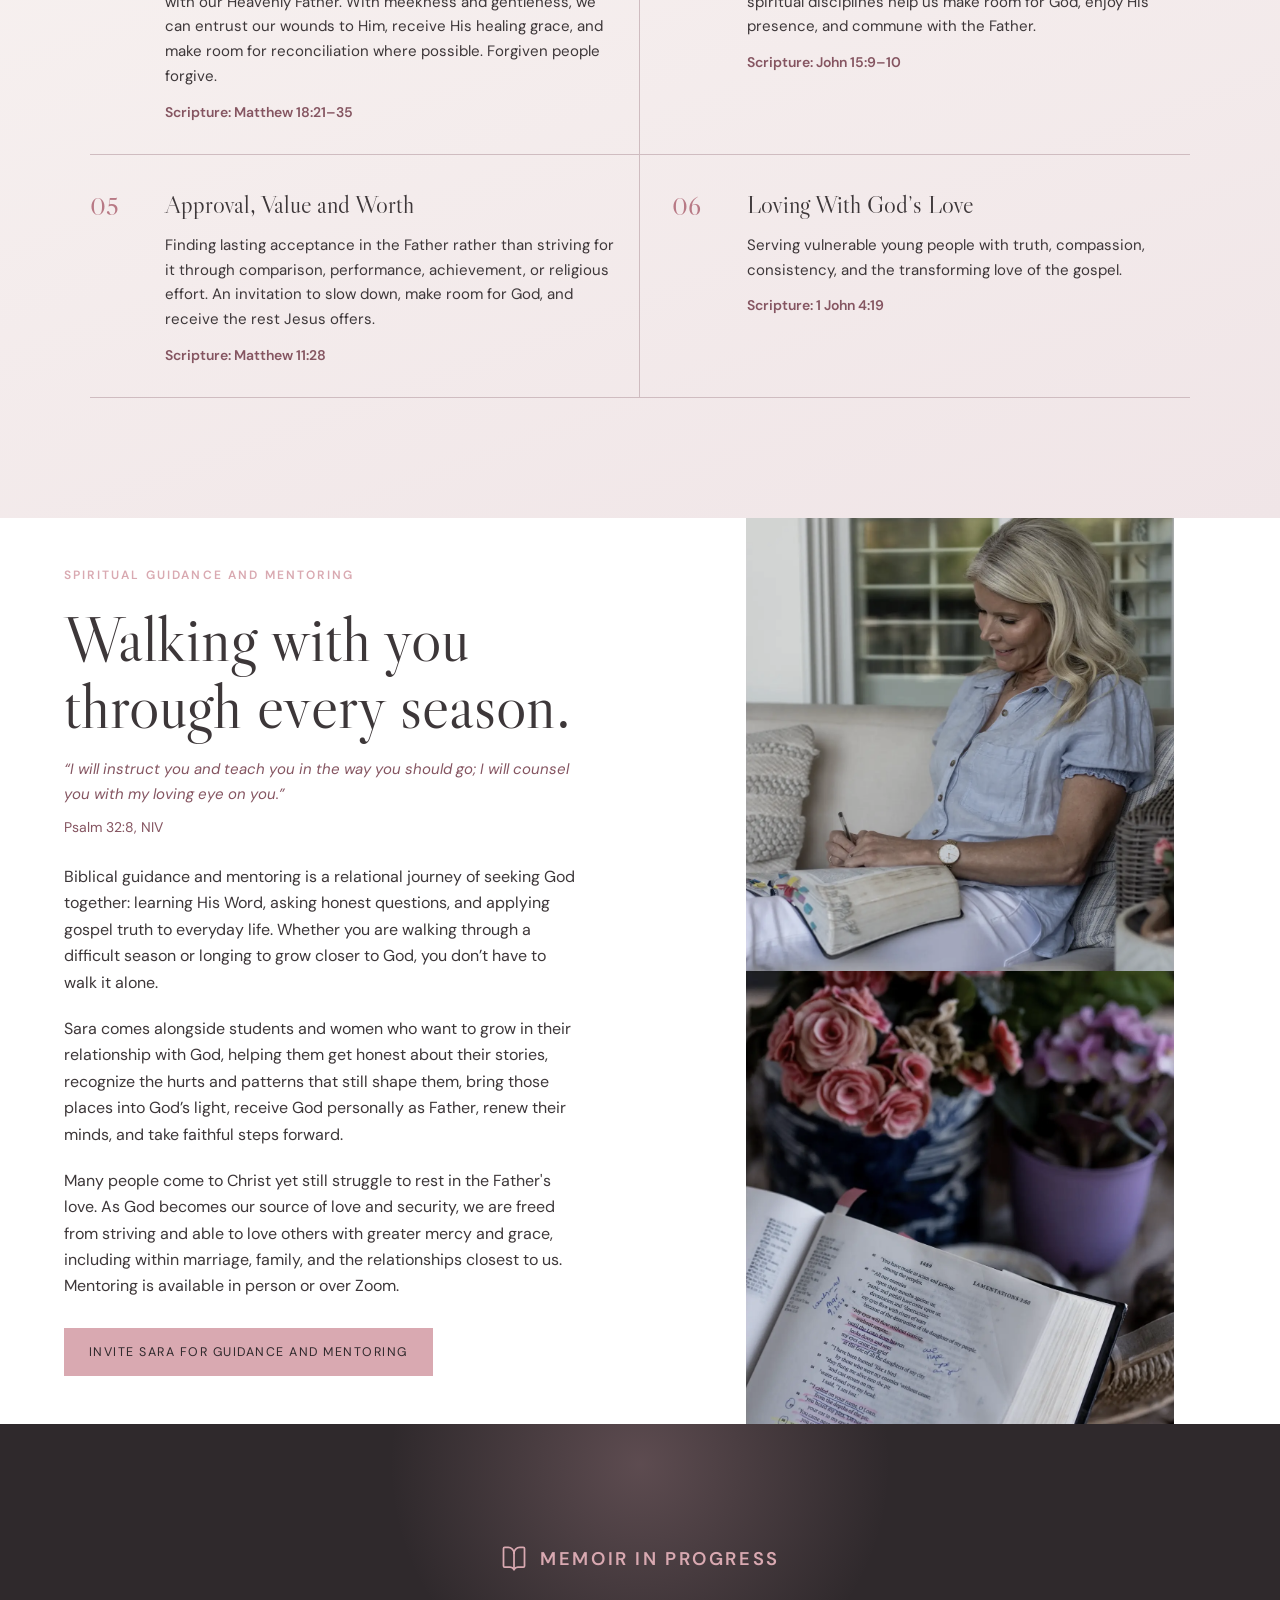
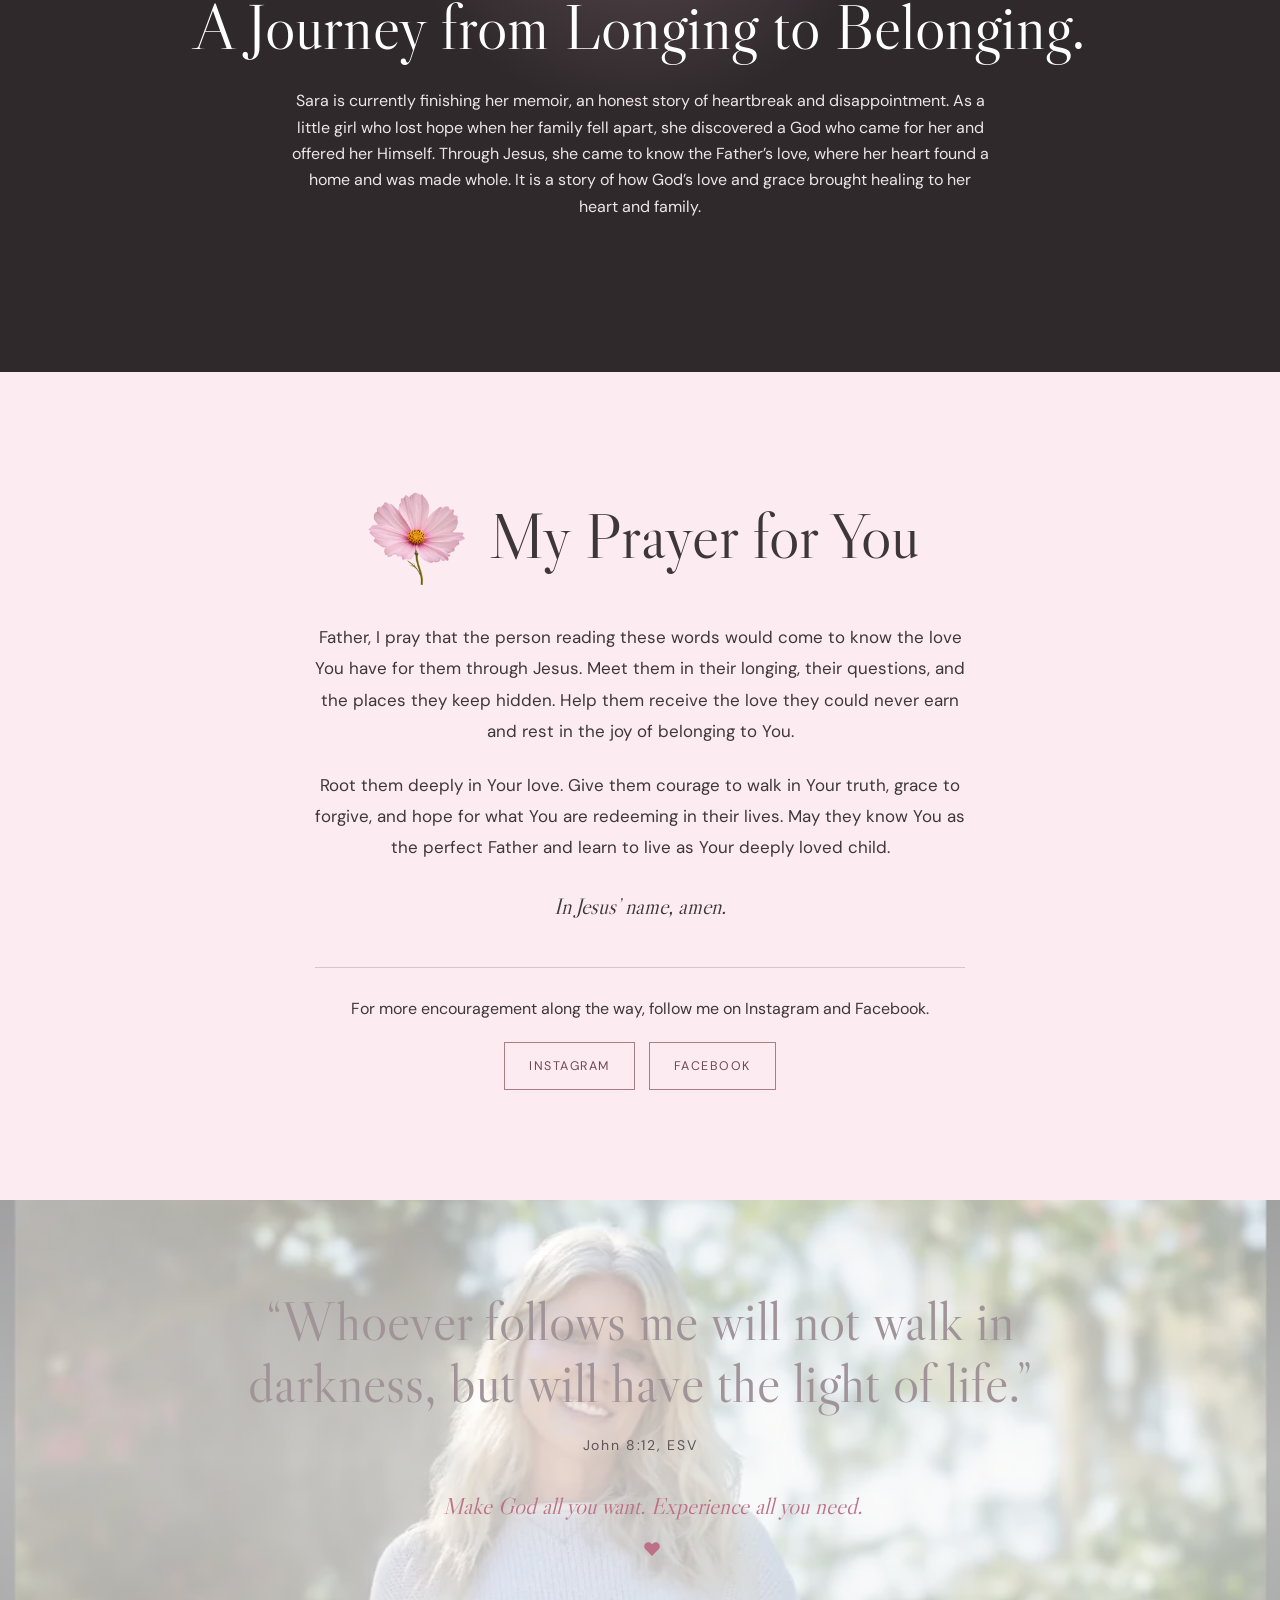
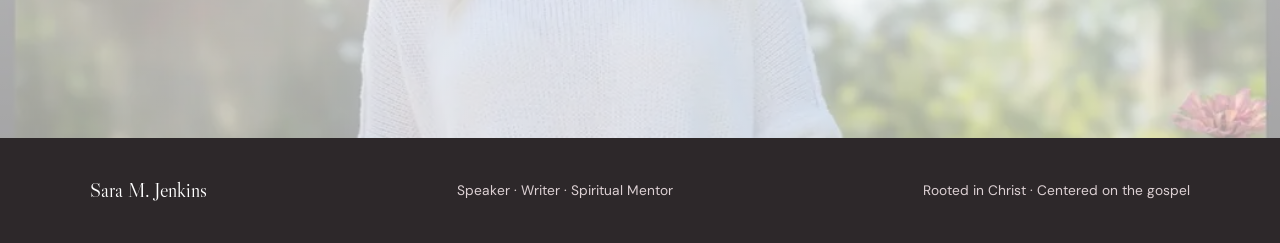
==== commit 542149a0: "Rename Discipleship to Guidance & Mentoring; add mentoring request form; nav 'Invite Sara to Speak'" ====
--- a/index.html
+++ b/index.html
@@ -3,7 +3,7 @@
 <head>
   <meta charset="utf-8">
   <meta name="viewport" content="width=device-width, initial-scale=1">
-  <title>Sara M. Jenkins | Speaker and Discipleship Mentor</title>
+  <title>Sara M. Jenkins | Speaker and Spiritual Mentor</title>
   <meta name="description" content="Sara M. Jenkins shares gospel-centered messages of belonging, identity, forgiveness, reconciliation, and rest in the Father's love.">
   <link rel="preconnect" href="https://fonts.googleapis.com">
   <link rel="preconnect" href="https://fonts.gstatic.com" crossorigin>
@@ -12,7 +12,7 @@
   <style>
     :root{--ink:#3d3739;--deep:#2f292c;--rose:#d9a9b1;--rose-deep:#b87985;--blush:#f4e6e8;--mist:#eeebea;--paper:#fcfaf7;--white:#fff;--serif:'Libre Caslon Display',Georgia,serif;--sans:'DM Sans',Arial,sans-serif}
     *{box-sizing:border-box} html{scroll-behavior:smooth} body{margin:0;background:var(--paper);color:var(--ink);font-family:var(--sans);font-size:16px;line-height:1.65} img{display:block;width:100%;height:100%;object-fit:cover} a{color:inherit;text-decoration:none}
-    .nav{position:absolute;z-index:20;top:0;left:0;width:100%;display:flex;align-items:center;justify-content:space-between;padding:24px clamp(24px,5vw,76px);color:white}.brand{font-family:var(--serif);font-size:1.35rem;letter-spacing:.04em}.navlinks{display:flex;gap:22px;font-size:.79rem;letter-spacing:.1em;text-transform:uppercase}.navlinks a{opacity:.82}.navlinks a:hover{opacity:1}
+    .nav{position:absolute;z-index:20;top:0;left:0;width:100%;display:flex;align-items:center;justify-content:space-between;padding:24px clamp(24px,5vw,76px);color:white}.brand{font-family:var(--serif);font-size:1.35rem;letter-spacing:.04em}.navlinks{display:flex;gap:22px;font-size:.79rem;letter-spacing:.1em;text-transform:uppercase}.navlinks a{opacity:.82;white-space:nowrap}.navlinks a:hover{opacity:1}
     .hero{min-height:760px;position:relative;display:grid;grid-template-columns:1.05fr .95fr;background:var(--deep);overflow:hidden}.hero-copy{position:relative;z-index:2;display:flex;flex-direction:column;justify-content:center;padding:130px clamp(28px,7vw,110px) 90px;color:white}.eyebrow{font-size:.74rem;letter-spacing:.19em;text-transform:uppercase;color:var(--rose);font-weight:600;margin-bottom:28px}.hero h1{font-family:var(--serif);font-weight:400;font-size:clamp(3.6rem,7vw,7.1rem);line-height:.93;letter-spacing:-.035em;margin:0 0 12px}.hero h1 em{color:var(--rose);font-style:italic}.hero-whole{font-family:var(--serif);font-size:clamp(1.35rem,2.4vw,2rem);font-style:italic;color:var(--rose);margin-bottom:24px}.hero p{font-family:var(--serif);font-size:clamp(1.2rem,2vw,1.65rem);line-height:1.38;max-width:620px;color:#f4edef;margin:0 0 38px}.hero-actions{display:flex;gap:14px;flex-wrap:wrap}.button{display:inline-flex;align-items:center;justify-content:center;min-height:48px;padding:0 24px;border:1px solid var(--rose);font-size:.78rem;letter-spacing:.12em;text-transform:uppercase;background:var(--rose);color:var(--deep);transition:.2s}.button.secondary{background:transparent;color:white;border-color:#8b7f83}.button:hover{transform:translateY(-2px)}.hero-image{position:relative;min-height:760px}.hero-image:after{content:'';position:absolute;inset:0;background:linear-gradient(90deg,var(--deep) 0%,rgba(47,41,44,.4) 18%,transparent 55%),linear-gradient(0deg,rgba(47,41,44,.35),transparent 38%)}.hero-image img{filter:saturate(.78) contrast(.96);object-position:center 34%}.hero-note{position:absolute;right:30px;bottom:32px;z-index:3;color:white;font-family:var(--serif);font-style:italic;font-size:1.05rem;max-width:220px;text-align:right}
     .mission{padding:88px clamp(24px,7vw,110px);background:linear-gradient(105deg,#3b3437 0%,#5a484e 50%,#d7abb2 100%);color:white;display:grid;grid-template-columns:.6fr 1.4fr;gap:60px;align-items:start}.mission .label{font-size:.76rem;letter-spacing:.18em;text-transform:uppercase;color:#f0cdd2}.mission blockquote{margin:0;font-family:var(--serif);font-size:clamp(2rem,4vw,4.25rem);line-height:1.12}.mission blockquote span{color:#f2cbd1}
     .story{display:grid;grid-template-columns:1fr 1fr;min-height:760px;background:#433a3d;color:white}.story-image{position:relative;overflow:hidden}.story-image img{filter:brightness(.57) saturate(.68);object-position:center center}.story-image:after{content:'';position:absolute;inset:0;background:linear-gradient(90deg,rgba(25,21,23,.35),transparent 55%),linear-gradient(0deg,rgba(25,21,23,.4),transparent 50%)}.story-copy{padding:100px clamp(32px,7vw,110px);display:flex;flex-direction:column;justify-content:center;background:linear-gradient(135deg,#3c3337,#6d555c)}.section-kicker{font-size:.75rem;letter-spacing:.18em;text-transform:uppercase;color:var(--rose);font-weight:600;margin-bottom:20px}.story h2,.about h2,.messages h2,.pathways h2,.book h2{font-family:var(--serif);font-weight:400;font-size:clamp(2.6rem,5vw,5.25rem);line-height:1.03;margin:0 0 28px}.story p{color:#f0e8ea;max-width:660px;margin:0 0 18px}.verse{margin-top:28px;padding-top:24px;border-top:1px solid rgba(255,255,255,.22);font-family:var(--serif);font-size:1.25rem;font-style:italic;color:#f4ccd2}
@@ -32,13 +32,14 @@
     .rest-copy .discipleship-scripture{margin:-8px 0 24px;max-width:650px;color:#855561}.rest-copy .discipleship-scripture p{font-size:.9375rem;line-height:1.65;font-style:italic;margin:0 0 7px}.discipleship-scripture cite{font-style:normal;font-size:.875rem}.ministry-links{background:#fcebf1;border-top:0;padding:32px clamp(20px,3vw,36px)}.ministry-links h3{color:#ac7d91}.ministry-scripture p,.ministry-scripture cite{color:#875367}
     .closing .tagline{transform:translateX(12px)}.tagline-heart{display:block;width:18px;height:18px;margin:14px auto 0;fill:currentColor;stroke:none}@media(max-width:560px){.closing .tagline{transform:translateX(8px)}}
     .closing .closing-personal{font-size:clamp(1.3rem,2.5vw,1.8rem);line-height:1.4}.story-affirmation{font-weight:600}
-  </style>
+  @media(max-width:1180px) and (min-width:901px){.navlinks{gap:14px;font-size:.72rem}}
+</style>
 </head>
 <body>
-  <header class="nav"><a class="brand" href="#top">Sara M. Jenkins</a><nav class="navlinks" aria-label="Primary"><a href="#story">Story</a><a href="#ministries">Ministries</a><a href="#messages">Messages</a><a href="#discipleship">Discipleship</a><a href="#memoir">Memoir</a><a href="#ministries">Invite Sara</a></nav></header>
+  <header class="nav"><a class="brand" href="#top">Sara M. Jenkins</a><nav class="navlinks" aria-label="Primary"><a href="#story">Story</a><a href="#ministries">Ministries</a><a href="#messages">Messages</a><a href="#guidance-mentoring">Guidance &amp; Mentoring</a><a href="#memoir">Memoir</a><a href="speak/">Invite Sara to Speak</a></nav></header>
   <main id="top">
     <section class="hero">
-      <div class="hero-copy"><div class="eyebrow">Speaker · Writer · Discipleship Mentor</div><h1>Bringing hearts <em>home</em> to God.</h1><div class="hero-whole">Make God all you want.<br>Experience all you need.</div><p>Through her story of childhood brokenness, years of striving to be seen and loved, and the redemption she found in God, Sara helps people receive God as Father, rest in His love, and become secure in their identity as His beloved children.</p><div class="hero-actions"><a class="button" href="#ministries">Explore speaking</a><a class="button secondary" href="#story">Read Sara's story</a></div></div>
+      <div class="hero-copy"><div class="eyebrow">Speaker · Writer · Spiritual Mentor</div><h1>Bringing hearts <em>home</em> to God.</h1><div class="hero-whole">Make God all you want.<br>Experience all you need.</div><p>Through her story of childhood brokenness, years of striving to be seen and loved, and the redemption she found in God, Sara helps people receive God as Father, rest in His love, and become secure in their identity as His beloved children.</p><div class="hero-actions"><a class="button" href="#ministries">Explore speaking</a><a class="button secondary" href="#story">Read Sara's story</a></div></div>
       <div class="hero-image"><img src="assets/sara-profile.webp" alt="Sara M. Jenkins smiling in soft natural light"></div>
     </section>
     <section class="mission"><div class="label">The heart of the ministry</div><blockquote>God meets us in our brokenness, gives us a secure place to belong, and <span>redeems even the most painful parts of our story.</span></blockquote></section>
@@ -48,7 +49,7 @@
       <article class="card photo-card"><img src="assets/sara-speaking.webp" alt="Sara speaking on stage in a pink shirt"><div class="card-content"><small>Universities and Schools<br>FCA</small><h3>Following Jesus. Walking in wisdom.</h3><p>Sara shares the gospel with students from all backgrounds, showing how Jesus can redeem their lives and inviting them to follow Him wholeheartedly and come to know His truth for themselves.</p></div></article>
       <article class="card photo-card church-card"><img src="assets/sara-ministry-enhanced.webp" alt="Sara speaking at a ministry gathering"><div class="card-content"><small>Churches and women's groups</small><h3>Resting in the Father's love</h3><p>Messages of vulnerability, forgiveness, reconciliation, intimacy with God, and freedom from striving for love and approval, with truth that reaches marriage, family, and our closest relationships.</p></div></article>
       <article class="card photo-card"><img src="assets/neighborhood.webp" alt="Sara walking through a neighborhood connected to her childhood"><div class="card-content"><small>Group Homes, Foster Care,<br>and Outreach Ministries</small><h3>Hope for every story</h3><p>Encouraging young people in care and adults facing hardship to place their hope in Jesus and discover that their beginnings do not have to determine their future. Sara also strengthens and encourages the caregivers, mentors, and ministry teams who walk alongside them.</p></div></article>
-    </div><div class="speaking-invite"><a class="button" href="mailto:saramariejenks@gmail.com?subject=Speaking%20Invitation%20for%20Sara">Invite Sara to Speak</a></div><div class="ministry-links" aria-labelledby="ministry-links-heading"><h3 id="ministry-links-heading">Ministries I Serve and Support</h3><blockquote class="ministry-scripture"><p>“Whatever you did for one of the least of these brothers and sisters of mine, you did for me.”</p><cite>Matthew 25:40, NIV</cite></blockquote><p class="ministry-invitation">These ministries are close to my heart. Explore their work and discover how you can get involved through prayer, service, or giving.</p><ul class="ministry-links-list"><li><a href="https://lifelinechild.org/" target="_blank" rel="noopener noreferrer">Lifeline Children’s Services</a></li><li><a href="https://www.lowcountryorphanrelief.org/" target="_blank" rel="noopener noreferrer">Lowcountry Orphan Relief</a></li><li><a href="https://www.blackmountainhome.org/" target="_blank" rel="noopener noreferrer">Black Mountain Home for Children</a></li><li><a href="https://www.greatlakesoutreach.org/" target="_blank" rel="noopener noreferrer">Great Lakes Outreach</a></li><li><a href="https://collinsfamilyministries.org/" target="_blank" rel="noopener noreferrer">Collins Family Ministries</a></li></ul></div></section>
+    </div><div class="speaking-invite"><a class="button" href="speak/">Invite Sara to Speak</a></div><div class="ministry-links" aria-labelledby="ministry-links-heading"><h3 id="ministry-links-heading">Ministries I Serve and Support</h3><blockquote class="ministry-scripture"><p>“Whatever you did for one of the least of these brothers and sisters of mine, you did for me.”</p><cite>Matthew 25:40, NIV</cite></blockquote><p class="ministry-invitation">These ministries are close to my heart. Explore their work and discover how you can get involved through prayer, service, or giving.</p><ul class="ministry-links-list"><li><a href="https://lifelinechild.org/" target="_blank" rel="noopener noreferrer">Lifeline Children’s Services</a></li><li><a href="https://www.lowcountryorphanrelief.org/" target="_blank" rel="noopener noreferrer">Lowcountry Orphan Relief</a></li><li><a href="https://www.blackmountainhome.org/" target="_blank" rel="noopener noreferrer">Black Mountain Home for Children</a></li><li><a href="https://www.greatlakesoutreach.org/" target="_blank" rel="noopener noreferrer">Great Lakes Outreach</a></li><li><a href="https://collinsfamilyministries.org/" target="_blank" rel="noopener noreferrer">Collins Family Ministries</a></li></ul></div></section>
     <section class="messages" id="messages"><div class="messages-head"><div class="section-kicker">Signature messages</div><h2>Truth that reaches the heart.</h2><p>Sara adapts each message to the setting while keeping the gospel and the transforming love of God at the center.</p></div><div class="messages-grid">
       <div class="message"><div class="number">01</div><div><h3>Root Systems</h3><p>Exploring the family patterns, childhood wounds, and old root systems that shape how we see ourselves and live. Through Christ, we are replanted into the family of God, given new roots in His love and grace, and invited to live as His sons and daughters.</p><p class="scripture">Scripture: Colossians 2:6–7</p></div></div>
       <div class="message"><div class="number">02</div><div><h3>Freedom From Shame</h3><p>Through a powerful branding iron illustration, Sara explores how shame and rejection can keep us hiding and pretending, inviting audiences to bring these hurts into the light, receive God’s grace, and embrace who they are in Christ.</p><p class="scripture">Scripture: Psalm 34:5</p></div></div>
@@ -57,11 +58,11 @@
       <div class="message"><div class="number">05</div><div><h3>Approval, Value and Worth</h3><p>Finding lasting acceptance in the Father rather than striving for it through comparison, performance, achievement, or religious effort. An invitation to slow down, make room for God, and receive the rest Jesus offers.</p><p class="scripture">Scripture: Matthew 11:28</p></div></div>
       <div class="message"><div class="number">06</div><div><h3>Loving With God’s Love</h3><p>Serving vulnerable young people with truth, compassion, consistency, and the transforming love of the gospel.</p><p class="scripture">Scripture: 1 John 4:19</p></div></div>
     </div></section>
-    <section class="rest" id="discipleship"><div class="rest-copy"><div class="section-kicker">Discipleship and gospel rest</div><h2>Walking with others along the way of Jesus.</h2><blockquote class="discipleship-scripture"><p>“Therefore go and make disciples of all nations… and teaching them to obey everything I have commanded you.”</p><cite>Matthew 28:19–20, NIV</cite></blockquote><p>Discipleship is a relational journey of seeking God, learning His Word, asking honest questions, and applying gospel truth to everyday life. It is walking alongside someone as faith becomes personal, practiced, and deeply rooted.</p><p>Sara comes alongside students and women who want to grow in their relationship with God, helping them get honest about their stories, recognize the hurts and patterns that still shape them, bring those places into God’s light, receive God personally as Father, renew their minds, and take faithful steps forward.</p><p>Many people come to Christ yet still struggle to rest in the Father's love. As God becomes our source of love and security, we are freed from striving and able to love others with greater mercy and grace, including within marriage, family, and the relationships closest to us.</p><a class="button" href="mailto:saramariejenks@gmail.com?subject=Discipleship%20with%20Sara">Invite Sara for discipleship</a></div><div class="rest-photos"><figure class="rest-photo"><img src="assets/quiet-time.webp" alt="Sara reading Scripture in a quiet moment"></figure><figure class="rest-photo"><img src="assets/bible.webp" alt="An open Bible with handwritten notes and flowers"></figure></div></section>
+    <section class="rest" id="guidance-mentoring"><div class="rest-copy"><span id="discipleship" aria-hidden="true"></span><div class="section-kicker">Spiritual guidance and mentoring</div><h2>Walking with you through every season.</h2><blockquote class="discipleship-scripture"><p>“I will instruct you and teach you in the way you should go; I will counsel you with my loving eye on you.”</p><cite>Psalm 32:8, NIV</cite></blockquote><p>Biblical guidance and mentoring is a relational journey of seeking God together: learning His Word, asking honest questions, and applying gospel truth to everyday life. Whether you are walking through a difficult season or longing to grow closer to God, you don’t have to walk it alone.</p><p>Sara comes alongside students and women who want to grow in their relationship with God, helping them get honest about their stories, recognize the hurts and patterns that still shape them, bring those places into God’s light, receive God personally as Father, renew their minds, and take faithful steps forward.</p><p>Many people come to Christ yet still struggle to rest in the Father's love. As God becomes our source of love and security, we are freed from striving and able to love others with greater mercy and grace, including within marriage, family, and the relationships closest to us. Mentoring is available in person or over Zoom.</p><a class="button" href="mentoring/">Invite Sara for Guidance and Mentoring</a></div><div class="rest-photos"><figure class="rest-photo"><img src="assets/quiet-time.webp" alt="Sara reading Scripture in a quiet moment"></figure><figure class="rest-photo"><img src="assets/bible.webp" alt="An open Bible with handwritten notes and flowers"></figure></div></section>
     <section class="book" id="memoir"><div class="book-inner"><div class="section-kicker memoir-kicker"><svg class="memoir-icon" xmlns="http://www.w3.org/2000/svg" width="28" height="28" viewBox="0 0 24 24" fill="none" stroke="currentColor" stroke-width="1.5" stroke-linecap="round" stroke-linejoin="round" aria-hidden="true"><path d="M12 7v14"/><path d="M3 18V3a1 1 0 0 1 1-1h3a5 5 0 0 1 5 5 5 5 0 0 1 5-5h3a1 1 0 0 1 1 1v15a1 1 0 0 1-1 1h-4a4 4 0 0 0-4 2 4 4 0 0 0-4-2H4a1 1 0 0 1-1-1Z"/></svg><span>Memoir in progress</span></div><h2>A Journey from Longing to Belonging.</h2><p>Sara is currently finishing her memoir, an honest story of heartbreak and disappointment. As a little girl who lost hope when her family fell apart, she discovered a God who came for her and offered her Himself. Through Jesus, she came to know the Father’s love, where her heart found a home and was made whole. It is a story of how God’s love and grace brought healing to her heart and family.</p></div></section>
     <section class="contact prayer" id="contact"><div class="contact-inner"><div class="prayer-heading"><img class="prayer-flower" src="[data-uri]" alt="" width="108" height="108" loading="lazy"><h2>My Prayer for You</h2></div><div class="prayer-copy"><p>Father, I pray that the person reading these words would come to know the love You have for them through Jesus. Meet them in their longing, their questions, and the places they keep hidden. Help them receive the love they could never earn and rest in the joy of belonging to You.</p><p>Root them deeply in Your love. Give them courage to walk in Your truth, grace to forgive, and hope for what You are redeeming in their lives. May they know You as the perfect Father and learn to live as Your deeply loved child.</p><p class="prayer-amen">In Jesus’ name, amen.</p></div><div class="prayer-social"><p>For more encouragement along the way, follow me on Instagram and Facebook.</p><div class="contact-actions"><a class="button secondary" href="https://www.instagram.com/saramjenkins7/" target="_blank" rel="noopener noreferrer" aria-label="Follow Sara on Instagram">Instagram</a><a class="button secondary" href="https://www.facebook.com/share/1LiRqxjws6/?mibextid=wwXIfr" target="_blank" rel="noopener noreferrer" aria-label="Follow Sara on Facebook">Facebook</a></div></div></div></section>
     <section class="closing"><blockquote class="closing-verse"><p>“Whoever follows me will not walk in darkness, but will have the light of life.”</p><cite>John 8:12, ESV</cite></blockquote><div class="tagline">Make God all you want. Experience all you need.<svg class="tagline-heart" xmlns="http://www.w3.org/2000/svg" width="18" height="18" viewBox="0 0 24 24" fill="none" stroke="currentColor" stroke-width="1.5" stroke-linecap="round" stroke-linejoin="round" aria-hidden="true"><path d="M20.84 4.61a5.5 5.5 0 0 0-7.78 0L12 5.67l-1.06-1.06a5.5 5.5 0 0 0-7.78 7.78l1.06 1.06L12 21.23l7.78-7.78 1.06-1.06a5.5 5.5 0 0 0 0-7.78Z"/></svg></div></section>
   </main>
-  <footer><div class="footer-brand">Sara M. Jenkins</div><div>Speaker · Writer · Discipleship Mentor</div><div>Rooted in Christ · Centered on the gospel</div></footer>
+  <footer><div class="footer-brand">Sara M. Jenkins</div><div>Speaker · Writer · Spiritual Mentor</div><div>Rooted in Christ · Centered on the gospel</div></footer>
 </body>
 </html>
